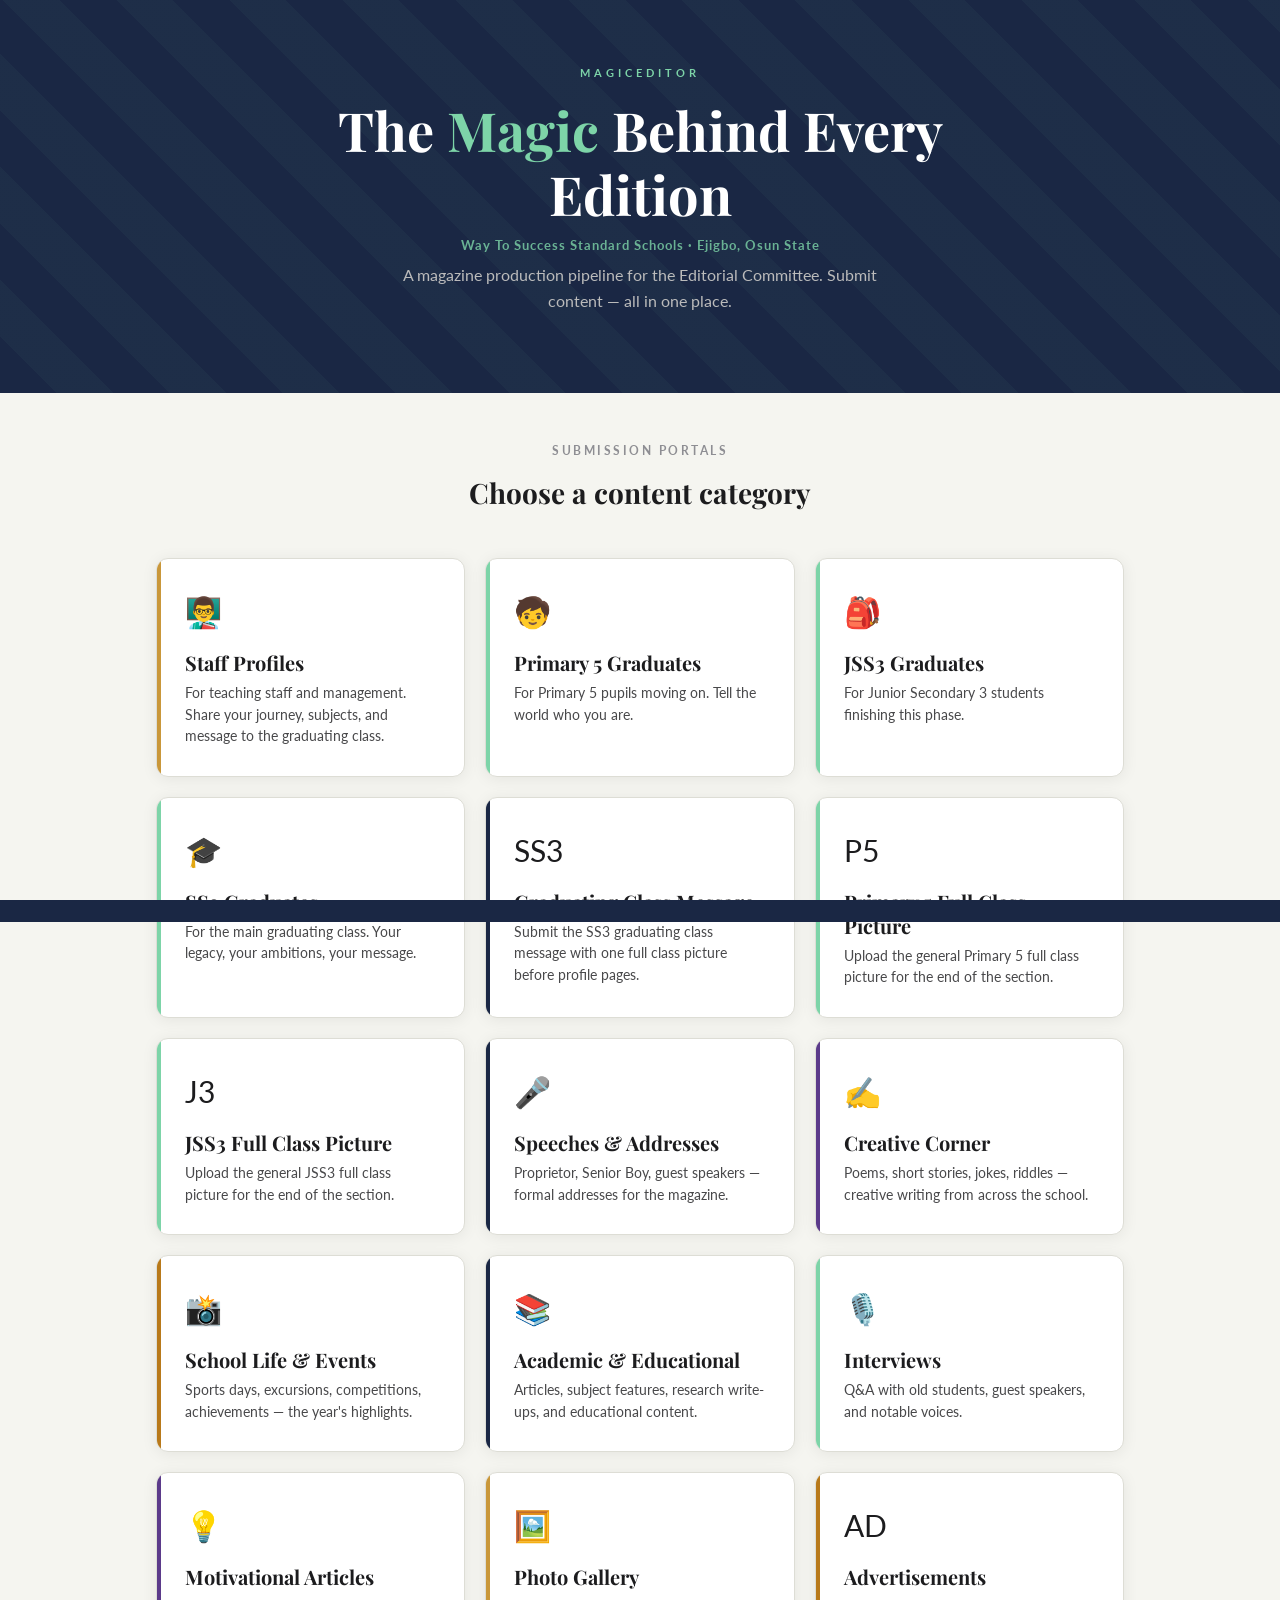
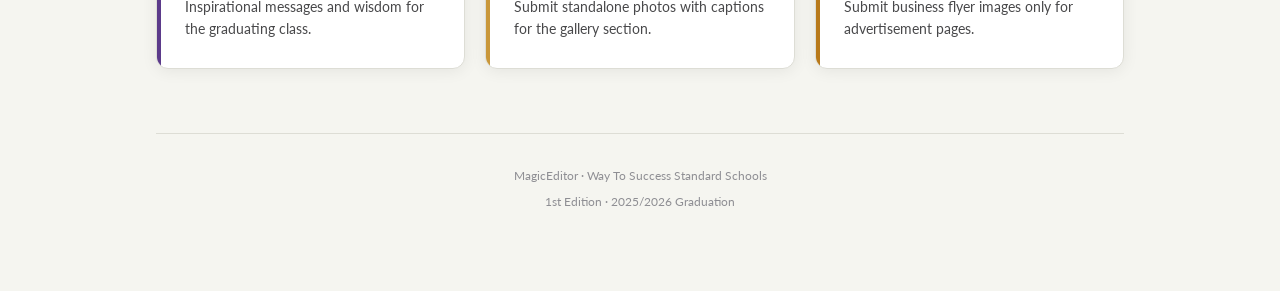
==== index.html @ 41bf74a6 "Fix bulk photo uploads" ====
﻿<!DOCTYPE html>
<html lang="en">
<head>
<meta charset="UTF-8"/>
<meta name="viewport" content="width=device-width, initial-scale=1.0, minimum-scale=1.0, viewport-fit=cover"/>
<title>MagicEditor v2.0 | Way To Success Standard Schools</title>
<link href="https://fonts.googleapis.com/css2?family=Playfair+Display:wght@400;600;700&family=Lato:wght@300;400;700&family=Crimson+Text:ital,wght@0,400;0,600;1,400&display=swap" rel="stylesheet"/>
<script src="https://cdnjs.cloudflare.com/ajax/libs/jszip/3.10.1/jszip.min.js"></script>
<script src="https://cdn.jsdelivr.net/npm/@supabase/supabase-js@2"></script>
<link rel="stylesheet" href="style.css">
<style>
  /* Failsafe: auto-show force-open button after 5s via CSS animation */
  @keyframes showForceBtn { from { opacity:0; pointer-events:none; } to { opacity:1; pointer-events:auto; } }
  #bootForceOpen { animation: showForceBtn 0.3s ease 5s forwards; display:block !important; opacity:0; pointer-events:none; }
  /* Failsafe: auto-fade overlay after 12s even if JS fully fails */
  @keyframes fadeOverlay { from { opacity:1; visibility:visible; } to { opacity:0; visibility:hidden; } }
  #bootLoadingOverlay { animation: fadeOverlay 0.6s ease 12s forwards; }
</style>
<style id="ai-custom-css"></style>
<style id="mobile-touch-fix">
  /* Mobile touch fix: ensure all interactive elements register taps */
  button, .form-card, .admin-tab, .editor-tab, .pin-key, .ls-tab,
  [onclick], a, select, input, textarea, label {
    cursor: pointer;
    -webkit-tap-highlight-color: rgba(0,0,0,0.08);
    touch-action: manipulation;
  }
  /* Force boot overlay fully gone after 10s on all devices */
  @keyframes forceHide {
    0%   { opacity: 1; visibility: visible; pointer-events: auto; }
    99%  { opacity: 0; visibility: visible; pointer-events: none; }
    100% { opacity: 0; visibility: hidden;  pointer-events: none; display: none; }
  }
  #bootLoadingOverlay {
    animation: forceHide 0.5s ease 10s forwards !important;
  }
  /* Prevent invisible overlay blocking touch after fade */
  #bootLoadingOverlay[style*="display: none"],
  #bootLoadingOverlay[style*="display:none"],
  #bootLoadingOverlay[style*="visibility: hidden"] {
    pointer-events: none !important;
    display: none !important;
  }
</style>

<style id="layout-studio-css">
.section-row {
  display: flex;
  align-items: center;
  padding: 12px 16px;
  background: #fff;
  border: 1px solid #e0e0d8;
  border-radius: 8px;
  margin-bottom: 8px;
  cursor: grab;
  transition: transform 0.2s, box-shadow 0.2s, border-color 0.2s;
  user-select: none;
}
.section-row:active {
  cursor: grabbing;
}
.section-row.drag-over {
  border-top: 3px solid #7dd4a8;
  transform: translateY(2px);
  box-shadow: 0 4px 12px rgba(0,0,0,0.1);
}
.section-handle {
  color: #bbb;
  font-size: 18px;
  margin-right: 12px;
  cursor: grab;
}
.section-row-num {
  font-weight: 700;
  color: #1a2744;
  margin-right: 16px;
  width: 20px;
  text-align: center;
}
.section-row-info {
  flex: 1;
}
.section-row-name {
  font-weight: 700;
  color: #1c1c1e;
  font-size: 14px;
}
.section-row-meta {
  font-size: 12px;
  color: #6e6e73;
  margin-top: 2px;
}
.section-row-controls {
  display: flex;
  align-items: center;
  gap: 8px;
}
.section-toggle {
  padding: 4px 8px;
  font-size: 11px;
  border-radius: 4px;
  border: 1px solid #ccc;
  background: #f0f0f0;
  cursor: pointer;
}
.section-toggle.on {
  background: #e6f7ec;
  color: #2e8b57;
  border-color: #2e8b57;
}
.section-layout-select {
  padding: 4px;
  font-size: 12px;
  border-radius: 4px;
  border: 1px solid #ccc;
}
.section-rename-btn {
  padding: 4px 8px;
  font-size: 11px;
  border-radius: 4px;
  border: 1px solid #ccc;
  background: #fff;
  cursor: pointer;
}
</style>

</head>
<body>

<!-- GLOBAL BOOT LOADING OVERLAY -->
<div id="bootLoadingOverlay" style="position:fixed;top:0;left:0;right:0;bottom:0;background:#1a2744;z-index:9999;display:flex;flex-direction:column;align-items:center;justify-content:center;color:#fff;transition:opacity .5s ease,visibility .5s;">
  <div style="width:48px;height:48px;border:4px solid rgba(255,255,255,.1);border-top-color:#7dd4a8;border-radius:50%;animation:spin 1s linear infinite;margin-bottom:20px;"></div>
  <div style="font-family:'Playfair Display',serif;font-size:24px;margin-bottom:8px;">MagicEditor</div>
  <div id="bootLoadingStatus" style="font-family:'Lato',sans-serif;font-size:14px;color:rgba(255,255,255,.7);margin-bottom:20px;">Connecting to Cloud...</div>
  <button id="bootForceOpen" onclick="removeBootOverlay()" style="display:none;background:rgba(255,255,255,.1);border:1px solid rgba(255,255,255,.3);color:#fff;padding:8px 24px;border-radius:20px;font-size:12px;cursor:pointer;font-family:'Lato',sans-serif;">Force Open Dashboard</button>
</div>

<!-- LANDING PAGE — Admin buttons HIDDEN. Access via ?admin or ?editor in URL, or type "admin"/"editor" on keyboard -->
<div id="viewLanding" class="view active">
  <div class="land-hero">
    <div class="land-hero-inner">
      <span class="land-logo">MagicEditor</span>
      <h1>The <span class="me-magic">Magic</span> Behind Every Edition</h1>
      <div class="land-hero-school">Way To Success Standard Schools · Ejigbo, Osun State</div>
      <p>A magazine production pipeline for the Editorial Committee. Submit content — all in one place.</p>
    </div>
  </div>
  <div class="land-body">
    <div class="land-section-title">Submission Portals</div>
    <h2 class="land-section-h" id="landingHeading">Choose a content category</h2>
    <div class="form-grid" id="formGrid"></div>
    <div class="land-footer" onclick="handleFooterClick()">
      <p>MagicEditor · Way To Success Standard Schools</p>
      <p style="margin-top:6px;">1st Edition · 2025/2026 Graduation</p>
    </div>
  </div>
</div>

<!-- FORM VIEW -->
<div id="viewForm" class="view">
  <div class="form-hero">
    <button class="form-hero-back" id="formBackBtn" onclick="goLanding()">← Back</button>
    <div class="form-hero-inner">
      <span class="form-hero-tag" id="formTag">—</span>
      <h1 id="formTitle">—</h1>
      <p id="formSubtitle">—</p>
    </div>
  </div>
  <div id="formContainer" class="form-body"></div>
  <div id="successWrap" class="success-wrap" style="display:none;">
    <div id="successUploading" style="display:none;text-align:center;">
      <div style="font-size:56px;margin-bottom:1rem;">⏳</div>
      <h2 style="color:var(--school-navy);">Saving your submission…</h2>
      <p style="margin-bottom:1rem;">Please wait while we upload your content to the cloud.</p>
      <div style="width:100%;max-width:280px;height:6px;background:#e0e0d8;border-radius:3px;margin:0 auto;overflow:hidden;">
        <div id="uploadProgressBar" style="height:100%;background:var(--school-mint3);width:0%;border-radius:3px;transition:width .4s;"></div>
      </div>
      <p id="uploadProgressText" style="font-size:12px;color:var(--ink3);margin-top:8px;">Connecting to cloud…</p>
    </div>
    <div id="successDone" style="display:none;">
      <div class="success-icon">🎉</div>
      <h2>Submission Received!</h2>
      <p>Thank you. Your submission has been sent to the Editor-in-Chief for review.</p>
      <p style="font-size:12px;color:var(--school-mint3);font-weight:700;margin-bottom:1.5rem;">✓ Saved to cloud — visible to editors on all devices</p>
      <button id="successHomeBtn" onclick="goLanding()">Back to Home</button>
    </div>
  </div>
</div>

<!-- PRODUCTION DASHBOARD -->
<div id="viewAdmin" class="view">
  <div class="admin-layout">
    <aside class="admin-sidebar">
      <div class="admin-topbar">
        <div class="admin-topbar-left"><div><span class="admin-logo">MagicEditor</span><h1>Production Dashboard</h1></div></div>
      </div>
      <div class="admin-tabs">
        <button class="admin-tab active" onclick="setCategory('all')" id="tab-all">All <span class="tab-count" id="count-all">0</span></button>
        <button class="admin-tab" onclick="setCategory('teachers')" id="tab-teachers">Staff <span class="tab-count" id="count-teachers">0</span></button>
        <button class="admin-tab" onclick="setCategory('primary5')" id="tab-primary5">Primary 5 <span class="tab-count" id="count-primary5">0</span></button>
        <button class="admin-tab" onclick="setCategory('jss3')" id="tab-jss3">JSS3 <span class="tab-count" id="count-jss3">0</span></button>
        <button class="admin-tab" onclick="setCategory('ss3')" id="tab-ss3">SS3 <span class="tab-count" id="count-ss3">0</span></button>
        <button class="admin-tab" onclick="setCategory('speeches')" id="tab-speeches">Speeches <span class="tab-count" id="count-speeches">0</span></button>
        <button class="admin-tab" onclick="setCategory('creative')" id="tab-creative">Creative <span class="tab-count" id="count-creative">0</span></button>
        <button class="admin-tab" onclick="setCategory('events')" id="tab-events">Events <span class="tab-count" id="count-events">0</span></button>
        <button class="admin-tab" onclick="setCategory('academic')" id="tab-academic">Academic <span class="tab-count" id="count-academic">0</span></button>
        <button class="admin-tab" onclick="setCategory('interviews')" id="tab-interviews">Interviews <span class="tab-count" id="count-interviews">0</span></button>
        <button class="admin-tab" onclick="setCategory('motivational')" id="tab-motivational">Motivation <span class="tab-count" id="count-motivational">0</span></button>
        <button class="admin-tab" onclick="setCategory('gallery')" id="tab-gallery">Gallery <span class="tab-count" id="count-gallery">0</span></button>
        <button class="admin-tab" onclick="setCategory('editorial')" id="tab-editorial" style="color:var(--gold);font-style:italic;">✎ Editorial <span class="tab-count" id="count-editorial">0</span></button>
        <button class="admin-tab" onclick="openWorkspace()" id="tab-layout" style="color:var(--ws-accent);font-weight:700;">🛠 Open Workspace</button>
        <button class="admin-tab" onclick="openShareLinks()" id="tab-sharelinks">🔗 Share Links</button>
        <button class="admin-tab" onclick="openSettings()" id="tab-settings">⚙ Settings</button>
      </div>
      <div class="admin-topbar-right">
        <button class="admin-exit" onclick="adminRefresh()">↻ Refresh from Cloud</button>
        <button class="admin-exit" onclick="goLanding()">← Back to Home</button>
      </div>
    </aside>
    <main class="admin-main">
      <div style="background:var(--school-navy);color:#fff;padding:14px 20px;text-align:center;font-family:'Lato',sans-serif;border-bottom:4px solid var(--school-mint3);">
        <div style="font-size:11px;letter-spacing:3px;color:var(--school-mint);font-weight:700;margin-bottom:4px;">CURRENTLY VIEWING</div>
        <div style="font-size:22px;font-weight:700;letter-spacing:1px;">⚙ PRODUCTION ADMIN</div>
        <div style="font-size:12px;color:#bbb;margin-top:3px;">Content intake · Structuring · Routing · Layout Studio</div>
      </div>
      <div class="admin-body">
    <!-- Submissions -->
    <div id="adminModeSubs">
      <div class="stats-row">
        <div class="stat-card"><div class="stat-num" id="statTotal">0</div><div class="stat-lbl">Total Submissions</div><div class="stat-sub">Across all categories</div></div>
        <div class="stat-card"><div class="stat-num pending" id="statPending">0</div><div class="stat-lbl">Pending Review</div><div class="stat-sub">Awaiting Editor-in-Chief</div></div>
        <div class="stat-card"><div class="stat-num approved" id="statApproved">0</div><div class="stat-lbl">Approved</div><div class="stat-sub">Ready for layout</div></div>
        <div class="stat-card"><div class="stat-num" id="statFinalized">0</div><div class="stat-lbl">Finalized</div><div class="stat-sub">Locked &amp; exported</div></div>
      </div>
      <div class="action-row">
        <span class="action-row-label">Filter:</span>
        <select class="filter-select" id="filterStatus" onchange="renderAdmin()">
          <option value="all">All statuses</option>
          <option value="draft">Draft</option>
          <option value="pending">Pending Review</option>
          <option value="approved">Approved</option>
          <option value="rejected">Rejected</option>
          <option value="finalized">Finalized</option>
        </select>
        <span class="action-row-label" style="margin-left:auto;">Export:</span>
        <button class="btn btn-primary" onclick="exportCurrentCategory()">⬇ Category ZIP</button>
        <button class="btn btn-gold" onclick="exportMasterMagazine()">⬇ Master Magazine ZIP</button>
      </div>
      <div id="adminSubList" class="sub-list"></div>
    </div>

    <!-- Editorial -->
    <div id="adminModeEditorial" style="display:none;">
      <div class="editorial-compose">
        <h3>📜 Appreciation Section</h3>
        <p class="intro">Written by Production Admin. Acknowledgements, contributors, sponsors, and thanks.</p>
        <input type="text" id="apprTitle" placeholder="Section title (e.g., 'With Gratitude')"/>
        <textarea id="apprBody" placeholder="List of contributors, sponsors, special thanks..."></textarea>
        <div class="compose-actions">
          <button class="btn btn-primary" onclick="saveAppreciation()">Save Appreciation</button>
          <span id="apprStatus" style="font-size:12px;color:var(--ink3);align-self:center;"></span>
        </div>
      </div>
      <div class="editorial-compose" style="background:linear-gradient(135deg,#f4f0fd,#eae4fa);border-color:#c6a5f0;">
        <h3 style="color:#2d1b4e;">✎ Editorial Note (read-only here)</h3>
        <p class="intro" style="color:#4a2d7a;">Written by the Editor-in-Chief. Displayed here for reference.</p>
        <div id="edNotePreview" style="background:#fff;padding:14px;border-radius:7px;font-size:14px;color:var(--ink2);min-height:80px;white-space:pre-wrap;"></div>
      </div>
      <h2 style="margin-top:2rem;margin-bottom:1rem;font-size:18px;font-family:'Lato',sans-serif;">Editorial Entries</h2>
      <div id="editorialList" class="sub-list"></div>
    </div>

    <!-- Layout Studio -->
    <div id="adminModeLayout" style="display:none;">
      <div style="background:linear-gradient(135deg,var(--school-navy),var(--school-navy2));color:#fff;padding:1.25rem 1.5rem;display:flex;align-items:center;justify-content:space-between;flex-wrap:wrap;gap:10px;border-bottom:3px solid var(--school-mint3);">
        <div>
          <div style="font-size:10px;letter-spacing:2px;text-transform:uppercase;color:var(--school-mint);margin-bottom:3px;">Production Admin</div>
          <h2 style="font-size:18px;color:#fff;font-family:'Lato',sans-serif;">🗞 Layout Studio</h2>
        </div>
        <div style="display:flex;gap:10px;flex-wrap:wrap;">
          <button class="btn btn-mint" onclick="generateMagPreview()">▶ Generate Preview</button>
          <button class="btn btn-ai" onclick="lsTab('aiassist')">✦ AI Assistant</button>
          <button class="btn btn-gold" onclick="openPrintView()">🖨 Open Print View</button>
        </div>
      </div>
      <div class="ls-tabs">
        <button class="ls-tab active" onclick="lsTab('preview')" id="lstab-preview">📖 Preview</button>
        <button class="ls-tab" onclick="lsTab('sections')" id="lstab-sections">📋 Sections</button>
        <button class="ls-tab" onclick="lsTab('design')" id="lstab-design">🎨 Design</button>
        <button class="ls-tab" onclick="lsTab('toc')" id="lstab-toc">📑 Contents</button>
        <button class="ls-tab" onclick="lsTab('aiassist')" id="lstab-aiassist">✦ AI Chat</button>
      </div>
      <div class="ls-body">
        <!-- Preview -->
        <div id="lspanel-preview">
          <div class="mag-preview-toolbar">
            <h3 id="previewPageTitle">Page 1 of —</h3>
            <div class="page-nav">
              <button onclick="prevPage()" id="btnPrevPage" disabled>‹</button>
              <span class="page-nav-info" id="pageNavInfo">1 / —</span>
              <button onclick="nextPage()" id="btnNextPage">›</button>
            </div>
            <span style="font-size:11px;color:var(--ink3);margin-left:8px;">Live preview — updates as content is approved</span>
          </div>
          <div class="mag-canvas" id="magCanvas">
            <div style="text-align:center;color:var(--ink3);padding:4rem 1rem;">
              <div style="font-size:48px;margin-bottom:1rem;">🗞</div>
              <h3 style="font-family:'Lato',sans-serif;color:var(--ink2);margin-bottom:8px;">No preview yet</h3>
              <p style="font-size:14px;">Click <strong>Generate Preview</strong> above to build your magazine pages.</p>
            </div>
          </div>
        </div>
        <!-- Section Manager -->
        <div id="lspanel-sections" style="display:none;">
          <div style="background:var(--school-mint2);border:1px solid var(--school-mint3);border-radius:var(--radius);padding:14px 18px;margin-bottom:1.25rem;">
            <p style="font-size:13.5px;color:var(--school-navy);"><strong>Drag</strong> sections to reorder · <strong>Toggle</strong> to show/hide · <strong>Layout</strong> sets items per page · <strong>Rename</strong> to change print heading</p>
          </div>
          <div class="section-list" id="sectionList"></div>
          <button class="btn btn-primary" style="margin-top:1.25rem;" onclick="saveSectionOrder()">💾 Save Section Order</button>
        </div>
        <!-- Design Settings -->
        <div id="lspanel-design" style="display:none;">
          <div class="ls-settings-grid">
            <div class="ls-setting-card">
              <h4>📰 Magazine Identity</h4>
              <div class="ls-field"><label>Magazine Title</label><input type="text" id="ls-magTitle" placeholder="e.g., The Torch"/></div>
              <div class="ls-field"><label>School Name</label><input type="text" id="ls-schoolName" placeholder="Way To Success Standard Schools"/></div>
              <div class="ls-field"><label>Location</label><input type="text" id="ls-location" placeholder="Ejigbo, Osun State"/></div>
              <div class="ls-field"><label>Edition</label><input type="text" id="ls-edition" placeholder="1st Edition"/></div>
              <div class="ls-field"><label>Year</label><input type="text" id="ls-year" placeholder="2025/2026"/></div>
              <div class="ls-field"><label>Theme / Motto</label><input type="text" id="ls-theme" placeholder="e.g., Lighting the Path"/></div>
              <button class="ls-save-btn" onclick="saveLsSettings()">Save Identity</button>
            </div>
            <div class="ls-setting-card">
              <h4>🎨 Color Scheme</h4>
              <div class="ls-field"><label>Primary Color</label><input type="color" id="ls-color1" value="#1a2744"/></div>
              <div class="ls-field"><label>Accent Color</label><input type="color" id="ls-color2" value="#7dd4a8"/></div>
              <div class="ls-field"><label>Highlight Color</label><input type="color" id="ls-color3" value="#8b1a1a"/></div>
              <div class="ls-field"><label>Page Background</label><input type="color" id="ls-pageBg" value="#ffffff"/></div>
              <div class="ls-field"><label>Text Color</label><input type="color" id="ls-textColor" value="#1c1c1e"/></div>
              <button class="ls-save-btn" onclick="saveLsSettings()">Apply Colors</button>
            </div>
            <div class="ls-setting-card">
              <h4>🔤 Typography</h4>
              <div class="ls-field"><label>Heading Font</label>
                <select id="ls-headingFont">
                  <option value="'Playfair Display',serif">Playfair Display (Classic)</option>
                  <option value="Georgia,serif">Georgia (Traditional)</option>
                  <option value="'Times New Roman',serif">Times New Roman</option>
                  <option value="'Lato',sans-serif">Lato (Modern)</option>
                </select>
              </div>
              <div class="ls-field"><label>Body Font</label>
                <select id="ls-bodyFont">
                  <option value="'Crimson Text',serif">Crimson Text (Editorial)</option>
                  <option value="'Lato',sans-serif">Lato (Clean)</option>
                  <option value="Georgia,serif">Georgia</option>
                </select>
              </div>
              <div class="ls-field"><label>Body Font Size</label>
                <select id="ls-fontSize">
                  <option value="10px">10px (Compact)</option>
                  <option value="11px" selected>11px (Standard)</option>
                  <option value="12px">12px (Comfortable)</option>
                  <option value="13px">13px (Large)</option>
                </select>
              </div>
              <button class="ls-save-btn" onclick="saveLsSettings()">Apply Typography</button>
            </div>
            <div class="ls-setting-card">
              <h4>📐 Page Layout</h4>
              <div class="ls-field"><label>Page Size</label>
                <select id="ls-pageSize" onchange="updatePageSizeUI()">
                  <option value="a4">A4 (210 × 297mm)</option>
                  <option value="a5">A5 (148 × 210mm)</option>
                  <option value="letter">Letter (216 × 279mm)</option>
                  <option value="custom">Custom</option>
                </select>
              </div>
              <div class="ls-field" id="ls-customSizeRow" style="display:none;">
                <label>Custom (width × height px)</label>
                <div style="display:flex;gap:6px;">
                  <input type="number" id="ls-customW" placeholder="794" style="flex:1;"/>
                  <input type="number" id="ls-customH" placeholder="1123" style="flex:1;"/>
                </div>
              </div>
              <div class="ls-field"><label>Orientation</label>
                <select id="ls-orientation"><option value="portrait">Portrait</option><option value="landscape">Landscape</option></select>
              </div>
              <div class="ls-field"><label>Show Page Numbers</label>
                <select id="ls-pageNums"><option value="yes">Yes</option><option value="no">No</option></select>
              </div>
              <button class="ls-save-btn" onclick="saveLsSettings()">Apply Layout</button>
            </div>
            <div class="ls-setting-card">
              <h4>🤖 AI Configuration</h4>
              <div class="ls-field"><label>OpenRouter API Key</label><input type="password" id="ls-apiKey" placeholder="sk-or-v1-…"/></div>
              <div class="ls-field"><label>Layout AI Model</label>
                <select id="ls-layoutModel">
                  <option value="google/gemini-2.0-flash-001">Gemini 2.0 Flash ✓ (Fast/Cheap)</option>
                  <option value="google/gemini-2.0-flash-lite-001">Gemini 2.0 Flash Lite (Cheapest)</option>
                  <option value="google/gemini-2.0-pro-exp-02-05">Gemini 2.0 Pro (Best Quality)</option>
                  <option value="anthropic/claude-3.5-sonnet">Claude 3.5 Sonnet (Premium)</option>
                  <option value="anthropic/claude-3-haiku">Claude 3 Haiku (Reliable)</option>
                  <option value="deepseek/deepseek-chat">DeepSeek V3 (Cheap/Smart)</option>
                  <option value="openai/gpt-4o-mini">GPT-4o Mini (Fast)</option>
                  <option value="meta-llama/llama-3.1-8b-instruct">Llama 3.1 8B (Free)</option>
                </select>
              </div>
              <div class="ls-field"><label>Proofread AI Model</label>
                <select id="ls-proofModel">
                  <option value="google/gemini-2.0-flash-001">Gemini 2.0 Flash ✓ (Fast/Cheap)</option>
                  <option value="google/gemini-2.0-flash-lite-001">Gemini 2.0 Flash Lite (Cheapest)</option>
                  <option value="google/gemini-2.0-pro-exp-02-05">Gemini 2.0 Pro (Best Quality)</option>
                  <option value="anthropic/claude-3.5-sonnet">Claude 3.5 Sonnet (Premium)</option>
                  <option value="anthropic/claude-3-haiku">Claude 3 Haiku (Reliable)</option>
                  <option value="deepseek/deepseek-chat">DeepSeek V3 (Cheap/Smart)</option>
                  <option value="openai/gpt-4o-mini">GPT-4o Mini (Fast)</option>
                  <option value="meta-llama/llama-3.1-8b-instruct">Llama 3.1 8B (Free)</option>
                </select>
              </div>
              <div class="ls-field"><label>Max Tokens (per AI call)</label>
                <select id="ls-maxTokens">
                  <option value="500">500 (Fastest/cheapest)</option>
                  <option value="1000" selected>1000 (Standard)</option>
                  <option value="2000">2000 (Detailed)</option>
                </select>
              </div>
              <button class="ls-save-btn" onclick="saveLsSettings()">Save AI Config</button>
            </div>
            <div class="ls-setting-card">
              <h4>🏷 Section &amp; Form Labels</h4>
              <p style="font-size:12px;color:var(--ink3);margin-bottom:10px;">Rename any section heading or form title. Changes reflect everywhere — TOC, preview, and landing page.</p>
              <div id="labelRenameList"></div>
              <button class="ls-save-btn" onclick="saveAllLabels()">Save All Labels</button>
            </div>
            <div class="ls-setting-card">
              <h4>⚙️ Automation Rules</h4>
              <div class="ls-field"><label>Staff per page</label>
                <select id="ls-teachersPerPage">
                  <option value="6">6 (large cards)</option>
                  <option value="9" selected>9 (medium 3×3 grid)</option>
                  <option value="12">12 (compact)</option>
                  <option value="15">15 (very compact)</option>
                  <option value="18">18 (dense)</option>
                  <option value="20">20 (dense)</option>
                  <option value="24">24 (press grid)</option>
                  <option value="30">30 (maximum)</option>
                </select>
              </div>
              <div class="ls-field"><label>Students per page</label>
                <select id="ls-studentsPerPage">
                  <option value="1">1 (full page)</option>
                  <option value="2" selected>2 (half page each)</option>
                  <option value="3">3 (thirds)</option>
                  <option value="4">4 (compact grid)</option>
                  <option value="6">6 (small grid)</option>
                  <option value="9">9 (medium grid)</option>
                  <option value="12">12 (compact)</option>
                  <option value="15">15 (very compact)</option>
                  <option value="18">18 (dense)</option>
                  <option value="20">20 (dense)</option>
                  <option value="24">24 (press grid)</option>
                  <option value="30">30 (maximum)</option>
                </select>
              </div>
              <div class="ls-field"><label>Speeches per page</label>
                <select id="ls-speechesPerPage">
                  <option value="1" selected>1 (full — recommended)</option>
                  <option value="2">2 (half each)</option>
                </select>
              </div>
              <div class="ls-field"><label>Gallery photos per page</label>
                <select id="ls-galleryPerPage">
                  <option value="2">2 (large)</option>
                  <option value="4" selected>4 (standard grid)</option>
                  <option value="6">6 (compact)</option>
                  <option value="9">9 (mosaic)</option>
                </select>
              </div>
              <div class="ls-field"><label>Creative items per page</label>
                <select id="ls-creativePerPage">
                  <option value="1">1 (full)</option>
                  <option value="2" selected>2 (two items)</option>
                  <option value="3">3 (three items)</option>
                </select>
              </div>
              <div class="ls-field"><label>Auto-trim long text</label>
                <select id="ls-autoTrim">
                  <option value="yes" selected>Yes (AI adds "…continued")</option>
                  <option value="no">No (may overflow)</option>
                </select>
              </div>
              <button class="ls-save-btn" onclick="saveLsSettings()">Save Automation Rules</button>
            </div>
          </div>
        </div>
        <!-- TOC -->
        <div id="lspanel-toc" style="display:none;">
          <div style="background:#fff;border:1px solid var(--border);border-radius:var(--radius);padding:1.5rem;box-shadow:var(--shadow);">
            <h3 style="margin-bottom:4px;font-family:'Lato',sans-serif;">Auto-Generated Table of Contents</h3>
            <p style="font-size:13px;color:var(--ink3);margin-bottom:1.5rem;">Updates when you click Generate Preview. Page numbers are calculated from your section order and layout settings.</p>
            <div id="tocPreview"></div>
          </div>
        </div>
        <!-- AI Assistant -->
        <div id="lspanel-aiassist" style="display:none;">
          <div class="ls-ai-panel">
            <h4>✦ AI Layout Designer — Conversational</h4>
            <p style="font-size:12.5px;color:var(--school-navy);margin-bottom:12px;">Chat with the AI about your magazine design. Ask about layout, colours, typography, headers, styles — the AI can suggest changes and you can review before applying. Use <strong>Gemini 2.0 Flash</strong> for best speed/cost balance.</p>

            <!-- Chat history -->
            <div id="aiChatHistory" style="max-height:420px;overflow-y:auto;margin-bottom:14px;background:#fff;border:1px solid var(--border);border-radius:10px;padding:12px;"></div>

            <!-- Input area -->
            <textarea id="aiAssistQuery" style="width:100%;padding:12px;border:2px solid var(--school-mint3);border-radius:10px;font-size:14px;font-family:'Lato',sans-serif;min-height:80px;resize:vertical;margin-bottom:10px;background:#fff;display:block;" placeholder="Ask the AI about layout, colours, bold headers, styles, etc..."></textarea>
            <div style="display:flex;gap:10px;flex-wrap:wrap;align-items:center;">
              <button class="btn btn-ai" onclick="runLayoutAI()">✦ Send Message</button>
              <button class="btn btn-primary" id="btnApplyLayout" onclick="applyLayoutSuggestions()" style="display:none;background:var(--school-mint3);color:#fff;border:none;">⚡ Apply Suggestions</button>
              <button class="btn" onclick="clearAIChat()" style="font-size:12px;">Clear Chat</button>
            </div>

            <!-- Pending suggestion review box -->
            <div id="aiReviewBox" style="display:none;margin-top:14px;background:linear-gradient(135deg,#fdf8ee,#faf4e4);border:2px solid #e8d090;border-radius:10px;padding:14px 16px;">
              <div style="font-size:12px;font-weight:700;color:#4a3408;margin-bottom:8px;">📋 AI Suggestion Ready for Review</div>
              <div id="aiReviewText" style="font-size:13px;color:#4a3408;margin-bottom:12px;max-height:200px;overflow-y:auto;"></div>
              <div style="display:flex;gap:10px;">
                <button class="btn btn-primary" onclick="approveAISuggestion()" style="background:var(--green);color:#fff;border:none;">✓ Apply This</button>
                <button class="btn" onclick="rejectAISuggestion()" style="color:var(--red);border-color:var(--red2);">✗ Reject</button>
              </div>
            </div>

            <div class="ls-ai-result" id="aiAssistResult"></div>
            <div id="aiApplyLog" style="display:none;margin-top:12px;background:#f0fdf6;border:1px solid var(--school-mint2);border-radius:9px;padding:12px 14px;font-size:13px;color:var(--green);"></div>
          </div>
          <div class="ls-ai-panel" style="margin-top:1.25rem;">
            <h4>📊 Content Summary</h4>
            <div id="aiContentSummary" style="font-size:13px;color:var(--ink2);background:#fff;padding:12px;border-radius:8px;border:1px solid var(--school-mint2);white-space:pre-line;"></div>
          </div>
        </div>
      </div>
    </div>

    <!-- Share Links -->
    <div id="adminModeShareLinks" style="display:none;">
      <div class="editor-intro"><h2>🔗 Share Links</h2><p>Copy and send to each group via WhatsApp or email. Each link opens that category's form directly.</p></div>
      <div id="shareLinksContainer"></div>
    </div>

    <!-- Settings -->
    <div id="adminModeSettings" style="display:none;">
      <div class="settings-section">
        <div style="display:flex;justify-content:space-between;align-items:center;margin-bottom:8px;">
          <h3 style="margin:0;">🛠️ Customize Forms</h3>
          <button class="btn btn-primary" style="padding:4px 12px;font-size:12px;" onclick="openCreateFormModal()">+ Create New Form</button>
        </div>
        <p class="desc">Hide/show fields, toggle required status, reorder, or add custom fields per form.</p>
        <div class="cust-cat-picker">
          <label>Edit form:</label>
          <select id="custCatPicker" onchange="renderFieldCustomizer()">
            <option value="">— Select a category —</option>
            <option value="teachers">👨‍🏫 Staff Profiles</option>
            <option value="primary5">🧒 Primary 5 Graduates</option>
            <option value="primary5_class_photo">P5 Primary 5 Full Class Picture</option>
            <option value="jss3">🎒 JSS3 Graduates</option>
            <option value="jss3_class_photo">J3 JSS3 Full Class Picture</option>
            <option value="ss3_class_message">SS3 Graduating Class Message</option>
            <option value="ss3">🎓 SS3 Graduates</option>
            <option value="speeches">🎤 Speeches &amp; Addresses</option>
            <option value="creative">✍️ Creative Corner</option>
            <option value="events">📸 School Life &amp; Events</option>
            <option value="academic">📚 Academic &amp; Educational</option>
            <option value="interviews">🎙️ Interviews</option>
            <option value="motivational">💡 Motivational Articles</option>
            <option value="gallery">🖼️ Photo Gallery</option>
            <option value="advertisements">AD Advertisements</option>
          </select>
        </div>
        <div id="custFieldsList"></div>
        <div id="custActions" class="cust-actions-row" style="display:none;">
          <button class="btn btn-primary" onclick="openCustomFieldModal()">+ Add Custom Field</button>
          <button class="btn" onclick="resetCategoryToDefaults()" style="color:var(--amber);border-color:var(--amber2);">↺ Reset to defaults</button>
        </div>
      </div>
      <div class="settings-section">
        <h3>Change PINs</h3>
        <p class="desc">Set new 4-digit PINs. Current defaults: Admin 1234 / Editor 5678.</p>
        <div class="settings-row"><label>Production Admin PIN:</label><input type="text" id="setAdminPin" maxlength="4" pattern="[0-9]*" inputmode="numeric" placeholder="4 digits"/></div>
        <div class="settings-row"><label>Editor-in-Chief PIN:</label><input type="text" id="setEditorPin" maxlength="4" pattern="[0-9]*" inputmode="numeric" placeholder="4 digits"/></div>
        <button class="btn btn-primary" onclick="savePins()">Save PINs</button>
        <span id="pinSaveStatus" style="font-size:12px;color:var(--ink3);margin-left:10px;"></span>
      </div>
      <div class="settings-section">
        <h3>🤖 AI API Key</h3>
        <p class="desc">Required for the AI Design Assistant and AI Proofreader in the workspace. Get a free key from <a href="https://openrouter.ai/keys" target="_blank" style="color:var(--school-mint3);font-weight:700;">openrouter.ai/keys</a></p>
        <div class="settings-row"><label>OpenRouter API Key:</label><input type="password" id="settingsApiKey" placeholder="sk-or-v1-…" style="flex:1;max-width:400px;"/></div>
        <button class="btn btn-primary" onclick="saveApiKeyFromSettings()">Save API Key</button>
        <span id="apiKeySaveStatus" style="font-size:12px;color:var(--ink3);margin-left:10px;"></span>
      </div>
      <div class="settings-section">
        <h3>System Diagnostics</h3>
        <p class="desc">Current state of the system.</p>
        <div class="settings-diag" id="diagOutput">Loading...</div>
        <button class="btn" onclick="refreshDiag()" style="margin-top:10px;">Refresh diagnostics</button>
      </div>
      <div class="settings-section">
        <h3 style="color:var(--red);">⚠️ Reset Zone</h3>
        <p class="desc">Reset PINs to defaults (1234/5678) or clear ALL submissions.</p>
        <button class="btn" onclick="resetPinsToDefault()">Reset PINs to defaults</button>
        <button class="btn btn-danger" onclick="wipeAllData()" style="margin-left:10px;">Wipe all submissions</button>
      </div>
      <div class="settings-section">
        <h3>🗑️ Purge Local Cache</h3>
        <p class="desc">Clear stale localStorage data from old database connections. Cloud data remains safe.</p>
        <button class="btn btn-danger" onclick="purgeLocalCache()" style="background:#d4380d;">Purge Local Cache</button>
        <span id="purgeStatus" style="font-size:12px;color:var(--ink3);margin-left:10px;"></span>
      </div>
      </div>
    </div> <!-- Added missing closing div for admin-body -->
    </main>
  </div>
</div>

<!-- EDITOR-IN-CHIEF VIEW -->
<div id="viewEditor" class="view">
  <div class="admin-layout">
    <aside class="admin-sidebar" style="background:#fcfaff;border-right:1px solid #e9e0f5;">
      <div class="admin-topbar" style="background:#2d1b4e;">
        <div class="admin-topbar-left"><div><span class="admin-logo" style="color:#c6a5f0;">MagicEditor</span><h1 style="color:#fff;">Editor-in-Chief</h1></div></div>
      </div>
      <div class="admin-tabs" style="padding-top:1.5rem; gap:8px;">
        <button class="editor-tab active" onclick="setEditorCategory('pending')" id="etab-pending">Pending Review <span class="tab-count" id="ecount-pending">0</span></button>
        <button class="editor-tab" onclick="setEditorCategory('approved')" id="etab-approved">Approved <span class="tab-count" id="ecount-approved">0</span></button>
        <button class="editor-tab" onclick="setEditorCategory('rejected')" id="etab-rejected">Rejected <span class="tab-count" id="ecount-rejected">0</span></button>
        <button class="editor-tab" onclick="setEditorCategory('all')" id="etab-all" style="margin-bottom:1rem;">All <span class="tab-count" id="ecount-all">0</span></button>
        <button class="editor-tab" onclick="setEditorCategory('editorial')" id="etab-editorial" style="color:#a683d6;font-style:italic;">✎ My Editorial Note</button>
      </div>
      <div class="admin-topbar-right">
        <button class="admin-exit" onclick="editorRefresh()">↻ Refresh Data</button>
        <button class="admin-exit" onclick="goLanding()">← Back to Home</button>
      </div>
    </aside>
    <main class="admin-main" style="background:#f7f3ff;">
      <div style="background:#2d1b4e;color:#fff;padding:14px 20px;text-align:center;font-family:'Lato',sans-serif;border-bottom:4px solid #c6a5f0;">
        <div style="font-size:11px;letter-spacing:3px;color:#c6a5f0;font-weight:700;margin-bottom:4px;">CURRENTLY VIEWING</div>
        <div style="font-size:22px;font-weight:700;letter-spacing:1px;">✎ EDITOR-IN-CHIEF</div>
        <div style="font-size:12px;color:rgba(255,255,255,.6);margin-top:3px;">Review · Approve · Reject · AI Proofread · Editorial Note</div>
      </div>
      <div class="admin-body" style="max-width:960px;margin:0 auto;padding-top:2rem;">
        <!-- Welcome Banner -->
        <div id="editorWelcomeBanner" style="background:#eaf8f0;border:1px solid #c8f0dc;border-radius:12px;padding:20px 24px;margin-bottom:2rem;">
          <h2 style="color:#1e6b45;font-family:'Lato',sans-serif;font-size:20px;margin-bottom:8px;">Welcome, Editor-in-Chief</h2>
          <p style="color:#1e6b45;font-size:14px;line-height:1.6;">Review submissions sent by Production. Use ✦ AI Proofread to check grammar before approving. Your decisions shape the maiden edition of Way To Success Standard Schools.</p>
        </div>
        <!-- List Mode -->
        <div id="editorModeList">
          <div id="editorSubList" class="sub-list"></div>
        </div>
        
        <!-- Editorial Note Mode -->
        <div id="editorModeNote" style="display:none;">
          <div class="editorial-compose" style="background:linear-gradient(135deg,#f4f0fd,#eae4fa);border-color:#c6a5f0;padding:2rem;">
            <h3 style="color:#2d1b4e;font-size:20px;margin-bottom:8px;">✎ Write Editorial Note</h3>
            <p class="intro" style="color:#4a2d7a;margin-bottom:1.5rem;">This note will appear on the first few pages of the magazine. Proofread carefully.</p>
            <div class="field">
              <label style="color:#2d1b4e;">Note Title</label>
              <input type="text" id="edNoteTitle" placeholder="e.g., A Word from the Editor" style="border-color:#c6a5f0;"/>
            </div>
            <div class="field">
              <label style="color:#2d1b4e;">Main Content</label>
              <textarea id="edNoteBody" placeholder="Write your message to the students and parents..." style="border-color:#c6a5f0;min-height:300px;"></textarea>
            </div>
            <!-- Photo Upload for Editorial Note -->
            <div class="field" style="background:#f0ebfa;border:1.5px dashed #c6a5f0;border-radius:10px;padding:14px 16px;">
              <label style="color:#2d1b4e;font-weight:700;display:block;margin-bottom:8px;">📸 Editor Photo (optional)</label>
              <p style="font-size:12px;color:#6b4da0;margin-bottom:10px;">Add a photo to accompany the editorial note — shown on the editorial page in the magazine.</p>
              <input type="file" id="edNotePhotoInput" accept="image/*" capture="environment" style="display:none;" onchange="edNotePickPhoto(event)"/>
              <div style="display:flex;gap:10px;align-items:center;flex-wrap:wrap;">
                <button class="btn btn-primary" style="background:#2d1b4e;border-color:#2d1b4e;padding:8px 16px;font-size:13px;" onclick="document.getElementById('edNotePhotoInput').click()">📷 Choose / Take Photo</button>
                <button class="btn" onclick="edNoteRemovePhoto()" style="color:#8b1a1a;border-color:#d4a0a0;font-size:13px;padding:8px 14px;">✕ Remove</button>
                <span id="edNoteImgLabel" style="font-size:12px;color:#6b4da0;">No photo selected</span>
              </div>
              <img id="edNoteImgPreview" src="" alt="Editorial photo preview" style="display:none;margin-top:12px;max-width:200px;max-height:200px;object-fit:cover;border-radius:8px;border:2px solid #c6a5f0;"/>
            </div>
            <div class="compose-actions">
              <button class="btn btn-primary" style="background:#2d1b4e;border-color:#2d1b4e;padding:12px 24px;" onclick="saveEditorialNote()">💾 Save &amp; Sync to Cloud</button>
              <button class="btn btn-ai" onclick="proofreadText('edNoteBody')" style="padding:12px 24px;">✦ AI Proofread Content</button>
              <span id="edNoteStatus" style="font-size:12px;color:#4a2d7a;font-weight:700;align-self:center;margin-left:10px;"></span>
            </div>
            <div id="proofread-edNoteBody" class="proofread-panel" style="display:none;margin-top:1.5rem;background:#fff;border:1px solid #c6a5f0;"></div>
          </div>
        </div>
      </div>
    </main>
  </div>
</div>

<!-- WORKSPACE — VS Code-style Design Studio -->
<div id="viewWorkspace" class="view">
  <div class="ws-layout" id="wsLayout">
    <!-- Topbar -->
    <div class="ws-topbar">
      <span class="ws-topbar-logo">MagicEditor</span>
      <span class="ws-topbar-title" id="wsProjectTitle">Design Workspace</span>
      <div class="ws-topbar-controls">
        <span class="ws-topbar-save" id="wsSaveIndicator">● Saved</span>
        <div class="ws-topbar-divider"></div>
        <button class="ws-topbar-btn mobile-toggle" onclick="document.querySelector('.ws-sidebar').classList.toggle('open')" style="display:none;" title="Menu">☰ Menu</button>
        <button class="ws-topbar-btn mobile-toggle" onclick="document.querySelector('.ws-ai').classList.toggle('open')" style="display:none;" title="AI">✦ AI</button>
        <button class="ws-topbar-btn" onclick="wsUndo()" title="Undo">↶ Undo</button>
        <button class="ws-topbar-btn" onclick="wsRedo()" title="Redo">↷ Redo</button>
        <div class="ws-topbar-divider"></div>
        <button class="ws-topbar-btn" onclick="wsToggleGuides()" id="wsGuidesBtn">☐ Guides</button>
        <button class="ws-topbar-btn" onclick="wsToggleSpread()" id="wsSpreadBtn">⊞ Spread</button>
        <div class="ws-topbar-divider"></div>
        <button class="ws-topbar-btn accent" onclick="wsGeneratePreview()">▶ Generate</button>
        <button class="ws-topbar-btn danger" onclick="closeWorkspace()">✕ Close</button>
      </div>
    </div>

    <!-- Left Sidebar -->
    <aside class="ws-sidebar">
      <!-- Pages Panel -->
      <div class="ws-panel" id="wsPanelPages">
        <div class="ws-panel-header" onclick="wsTogglePanel('wsPanelPages')">
          <span>📄 Pages</span><span class="ws-chevron">▼</span>
        </div>
        <div class="ws-panel-body" id="wsPageList"></div>
      </div>
      <!-- Production Builder Panel -->
      <div class="ws-panel" id="wsPanelProduction">
        <div class="ws-panel-header" onclick="wsTogglePanel('wsPanelProduction')">
          <span>Production</span><span class="ws-chevron">?</span>
        </div>
        <div class="ws-panel-body">
          <label class="ws-font-label">Page status</label>
          <select class="ws-font-select" id="wsPageStatus" onchange="wsSetPageStatus(this.value)">
            <option value="draft">Draft</option>
            <option value="needs-content">Needs content</option>
            <option value="needs-image">Needs image</option>
            <option value="text-overflow">Text overflow</option>
            <option value="needs-review">Needs review</option>
            <option value="approved">Approved</option>
            <option value="locked">Locked for print</option>
          </select>
          <label class="ws-font-label">Template</label>
          <select class="ws-font-select" id="wsPageTemplate" onchange="wsSetPageTemplate(this.value)">
            <option value="single">Single article</option>
            <option value="double">Two-column content</option>
            <option value="article-columns">Article columns</option>
            <option value="article-newspaper">Newspaper mix</option>
            <option value="article-feature">Feature story</option>
            <option value="article-photo-break">Picture break article</option>
            <option value="article-briefs">Two/three content briefs</option>
            <option value="article-ribbon">Segmented ribbon story</option>
            <option value="grid">Student grid</option>
            <option value="teacher-grid">Staff grid</option>
            <option value="gallery">Gallery</option>
            <option value="events">Event report</option>
            <option value="class-photo">Full class picture</option>
            <option value="class-message">Class message + picture</option>
            <option value="advertisements">Advertisement flyers</option>
          </select>
          <label class="ws-font-label">Section title</label>
          <input class="ws-font-select" id="wsPageTitleInput" type="text" oninput="wsSetPageTitle(this.value)" placeholder="Section title"/>
          <label class="ws-font-label">Name placement</label>
          <select class="ws-font-select" id="wsNamePlacement" onchange="wsSetNamePlacement(this.value)">
            <option value="side">Beside photo</option>
            <option value="under">Under photo</option>
            <option value="photo-under">Only under photo</option>
          </select>
          <div class="ws-profile-controls" id="wsProfileControls">
            <div class="ws-profile-title">Profile Cards</div>
            <label class="ws-font-label">Cards per page</label>
            <select class="ws-font-select" id="wsProfileCardsPerPage" onchange="wsSetProfileCardsPerPage(this.value)">
              <option value="1">1</option>
              <option value="2">2</option>
              <option value="3">3</option>
              <option value="4">4</option>
              <option value="5">5</option>
              <option value="6">6</option>
              <option value="7">7</option>
              <option value="8">8</option>
              <option value="9">9</option>
              <option value="10">10</option>
              <option value="12">12</option>
              <option value="15">15</option>
              <option value="18">18</option>
              <option value="20">20</option>
              <option value="24">24</option>
              <option value="30">30</option>
            </select>
            <label class="ws-font-label">Photo size</label>
            <select class="ws-font-select" id="wsProfilePhotoSize" onchange="wsSetProfileControl('photoSize',this.value)">
              <option value="small">Small</option>
              <option value="medium">Medium</option>
              <option value="large">Large</option>
            </select>
            <label class="ws-font-label">Photo shape</label>
            <select class="ws-font-select" id="wsProfilePhotoShape" onchange="wsSetProfileControl('photoShape',this.value)">
              <option value="square">Square</option>
              <option value="rounded">Rounded</option>
              <option value="circle">Circle</option>
            </select>
            <label class="ws-font-label">Name size</label>
            <select class="ws-font-select" id="wsProfileNameSize" onchange="wsSetProfileControl('nameSize',this.value)">
              <option value="small">Small</option>
              <option value="medium">Medium</option>
              <option value="large">Large</option>
            </select>
            <label class="ws-font-label">Card spacing</label>
            <select class="ws-font-select" id="wsProfileCardSpacing" onchange="wsSetProfileControl('cardSpacing',this.value)">
              <option value="compact">Compact</option>
              <option value="normal">Normal</option>
              <option value="roomy">Roomy</option>
            </select>
            <label class="ws-font-label">Card design</label>
            <select class="ws-font-select" id="wsProfileCardDesign" onchange="wsSetProfileControl('cardDesign',this.value)">
              <option value="classic">Classic side bar</option>
              <option value="frame">Photo frame</option>
              <option value="badge">Badge card</option>
              <option value="editorial">Editorial card</option>
              <option value="yearbook">Yearbook tile</option>
              <option value="portrait-split">Portrait split</option>
              <option value="ribbon">Ribbon label</option>
              <option value="minimal">Minimal line</option>
            </select>
            <label class="ws-font-label">Fields under name</label>
            <select class="ws-font-select" id="wsProfileFieldsMode" onchange="wsSetProfileControl('fieldsMode',this.value)">
              <option value="all">All fields</option>
              <option value="key">Key fields only</option>
              <option value="custom">Choose fields</option>
              <option value="name-only">Name only</option>
            </select>
            <div class="ws-field-picker" id="wsProfileFieldPicker"></div>
            <div class="ws-student-photo-bg" id="wsStudentPhotoBgWrap">
              <label class="ws-font-label">Student photo background</label>
              <input type="color" class="ws-color-swatch" id="wsStudentPhotoBg" value="#ffffff" onchange="wsSetProfileControl('photoBg',this.value)"/>
            </div>
            <label class="ws-font-label">Preset</label>
            <select class="ws-font-select" id="wsProfilePreset" onchange="wsApplyProfilePreset(this.value)">
              <option value="custom">Custom</option>
              <option value="student-balanced">Student balanced</option>
              <option value="student-photo">Student photo focus</option>
              <option value="student-yearbook">Student yearbook</option>
              <option value="staff-compact">Staff compact</option>
              <option value="staff-detailed">Staff detailed</option>
              <option value="staff-editorial-ribbon">Staff editorial ribbon</option>
            </select>
            <div class="ws-profile-actions">
              <button class="ws-prod-btn" onclick="wsApplyProfileToCategory()">Apply to Category</button>
              <button class="ws-prod-btn" onclick="wsResetProfilePage()">Reset Page</button>
            </div>
          </div>
          <div class="ws-prod-actions">
            <button class="ws-prod-btn" onclick="wsSetPageStatus('approved')">Approve Page</button>
            <button class="ws-prod-btn" onclick="wsTogglePageLock()" id="wsLockPageBtn">Lock Page</button>
          </div>
        </div>
      </div>
      <!-- Page Editing Panel -->
      <div class="ws-panel" id="wsPanelPageEditing">
        <div class="ws-panel-header" onclick="wsTogglePanel('wsPanelPageEditing')">
          <span>Page Editing</span><span class="ws-chevron">?</span>
        </div>
        <div class="ws-panel-body">
          <button class="ws-export-btn" id="wsHidePageBtn" onclick="wsTogglePageHidden()">
            <span class="ws-export-icon">?</span><span>Hide Page<span class="ws-export-desc">Exclude from final print/PDF</span></span>
          </button>
          <button class="ws-export-btn" onclick="wsDuplicateCurrentPage()">
            <span class="ws-export-icon">?</span><span>Duplicate Page<span class="ws-export-desc">Create an extra editable copy</span></span>
          </button>
          <button class="ws-export-btn" onclick="wsDeleteCurrentPageCopy()">
            <span class="ws-export-icon">?</span><span>Delete Copy<span class="ws-export-desc">Remove duplicated workspace page</span></span>
          </button>
          <div class="ws-prod-actions">
            <button class="ws-prod-btn" onclick="wsMoveSelectedItemToPage(-1)">Move to Previous</button>
            <button class="ws-prod-btn" onclick="wsMoveSelectedItemToPage(1)">Move to Next</button>
          </div>
          <div class="ws-prod-actions">
            <button class="ws-prod-btn" onclick="wsAddManualTextBox()">Add Text Box</button>
            <button class="ws-prod-btn" onclick="wsAddManualImageBox()">Add Image Box</button>
          </div>
          <div class="ws-prod-actions">
            <button class="ws-prod-btn" onclick="wsAddManualCaption()">Add Caption</button>
            <button class="ws-prod-btn" onclick="wsSplitLongTextToCopy()">Split Long Text</button>
          </div>
          <div id="wsPageEditList" class="ws-page-edit-list"></div>
        </div>
      </div>
      <!-- Image Production Panel -->
      <div class="ws-panel" id="wsPanelImageProduction">
        <div class="ws-panel-header" onclick="wsTogglePanel('wsPanelImageProduction')">
          <span>Image Production</span><span class="ws-chevron">?</span>
        </div>
        <div class="ws-panel-body">
          <div class="ws-profile-title">Page Images</div>
          <div class="ws-image-general">
            <div class="ws-profile-title">General Image Style</div>
            <label class="ws-font-label">General fit / crop</label>
            <select class="ws-font-select" id="wsGlobalImageFit" onchange="wsSetGlobalImageDefault('fit',this.value)">
              <option value="cover">Cover frame</option>
              <option value="contain">Contain full image</option>
              <option value="top">Top crop</option>
              <option value="center">Center crop</option>
            </select>
            <label class="ws-font-label">General zoom</label>
            <input class="ws-range" id="wsGlobalImageZoom" type="range" min="50" max="300" value="100" oninput="wsSetGlobalImageDefault('zoom',this.value/100)"/>
            <div class="ws-prod-actions">
              <button class="ws-prod-btn" onclick="wsApplyGlobalImageDefaults()">Apply General Style</button>
              <button class="ws-prod-btn" onclick="wsResetGlobalImageDefaults()">Reset General</button>
            </div>
          </div>
          <select class="ws-font-select" id="wsImageSelect" onchange="wsSelectImageForEdit(this.value)"></select>
          <div id="wsImageQuality" class="ws-image-quality">Select an image on this page.</div>
          <div class="ws-image-preview" id="wsImagePreview"></div>
          <label class="ws-font-label">Fit / crop</label>
          <select class="ws-font-select" id="wsImageFit" onchange="wsSetImageEdit('fit',this.value)">
            <option value="cover">Cover frame</option>
            <option value="contain">Contain full image</option>
            <option value="top">Top crop</option>
            <option value="center">Center crop</option>
          </select>
          <label class="ws-font-label">Zoom</label>
          <input class="ws-range" id="wsImageZoom" type="range" min="50" max="300" value="100" oninput="wsSetImageEdit('zoom',this.value/100)"/>
          <div class="ws-prod-actions">
            <button class="ws-prod-btn" onclick="wsNudgeImage(0,-5)">Up</button>
            <button class="ws-prod-btn" onclick="wsNudgeImage(0,5)">Down</button>
          </div>
          <div class="ws-prod-actions">
            <button class="ws-prod-btn" onclick="wsNudgeImage(-5,0)">Left</button>
            <button class="ws-prod-btn" onclick="wsNudgeImage(5,0)">Right</button>
          </div>
          <div class="ws-prod-actions">
            <button class="ws-prod-btn" onclick="wsRotateImage(-90)">Rotate Left</button>
            <button class="ws-prod-btn" onclick="wsRotateImage(90)">Rotate Right</button>
          </div>
          <input type="file" id="wsImageReplaceInput" accept=".jpg,.jpeg,.png,.webp" style="display:none;" onchange="wsReplaceSelectedImage(event)"/>
          <div class="ws-prod-actions">
            <button class="ws-prod-btn" onclick="document.getElementById('wsImageReplaceInput').click()">Replace</button>
            <button class="ws-prod-btn" onclick="wsResetImageEdit()">Reset</button>
          </div>
          <div class="ws-prod-actions">
            <button class="ws-prod-btn" onclick="wsApplyImageEdit('page')">Apply Page</button>
            <button class="ws-prod-btn" onclick="wsApplyImageEdit('category')">Apply Category</button>
          </div>
          <button class="ws-export-btn" onclick="wsApplyImageEdit('all')">
            <span class="ws-export-icon">?</span><span>Apply Image Style Globally<span class="ws-export-desc">Use current fit, zoom, and position for all page images</span></span>
          </button>
        </div>
      </div>
      <!-- Text Editing Panel -->
      <div class="ws-panel" id="wsPanelTextEditing">
        <div class="ws-panel-header" onclick="wsTogglePanel('wsPanelTextEditing')">
          <span>Text Editing</span><span class="ws-chevron">?</span>
        </div>
        <div class="ws-panel-body">
          <label class="ws-font-label">Text item</label>
          <select class="ws-font-select" id="wsTextEditSelect" onchange="wsUpdateTextStats()"></select>
          <div id="wsTextStats" class="ws-empty-mini">No editable text on this page.</div>
          <div class="ws-prod-actions">
            <button class="ws-prod-btn" onclick="wsShortenSelectedText()">Shorten</button>
            <button class="ws-prod-btn" onclick="wsExpandSelectedText()">Expand</button>
          </div>
          <div class="ws-prod-actions">
            <button class="ws-prod-btn" onclick="wsProofreadSelectedText()">Proofread</button>
            <button class="ws-prod-btn" onclick="wsRewriteSelectedText()">Rewrite</button>
          </div>
          <div class="ws-prod-actions">
            <button class="ws-prod-btn" onclick="wsMagazineStyleText()">Magazine Style</button>
            <button class="ws-prod-btn" onclick="wsSuggestHeadline()">Title Suggestion</button>
          </div>
          <button class="ws-export-btn" onclick="wsResetSelectedText()">
            <span class="ws-export-icon">?</span><span>Reset Text<span class="ws-export-desc">Restore original submission text</span></span>
          </button>
        </div>
      </div>
      <!-- Design Controls Panel -->
      <div class="ws-panel" id="wsPanelDesignControls">
        <div class="ws-panel-header" onclick="wsTogglePanel('wsPanelDesignControls')">
          <span>Design Controls</span><span class="ws-chevron">?</span>
        </div>
        <div class="ws-panel-body">
          <div id="wsColorPanel"></div>
          <label class="ws-font-label">Heading font</label>
          <select class="ws-font-select" id="wsHeadingFont" onchange="wsUpdateFont('headingFont',this.value)">
            <option value="'Playfair Display',serif">Playfair Display</option>
            <option value="Georgia,serif">Georgia</option>
            <option value="'Lato',sans-serif">Lato</option>
          </select>
          <label class="ws-font-label">Body font</label>
          <select class="ws-font-select" id="wsBodyFont" onchange="wsUpdateFont('bodyFont',this.value)">
            <option value="'Crimson Text',serif">Crimson Text</option>
            <option value="Georgia,serif">Georgia</option>
            <option value="'Lato',sans-serif">Lato</option>
          </select>
          <label class="ws-font-label">Body size</label>
          <select class="ws-font-select" id="wsFontSize" onchange="wsUpdateFont('fontSize',this.value)">
            <option value="10px">10px</option>
            <option value="11px">11px</option>
            <option value="12px">12px</option>
            <option value="13px">13px</option>
          </select>
        </div>
      </div>
      <!-- Preflight Panel -->
      <div class="ws-panel" id="wsPanelPreflight">
        <div class="ws-panel-header" onclick="wsTogglePanel('wsPanelPreflight')">
          <span>Print Check</span><span class="ws-chevron">?</span>
        </div>
        <div class="ws-panel-body">
          <button class="ws-export-btn" onclick="wsRunPreflight()"><span class="ws-export-icon">?</span><span>Run Print Check<span class="ws-export-desc">Press readiness, image quality, overflow, duplicates</span></span></button>
          <div id="wsPreflightList" class="ws-preflight-list"></div>
        </div>
      </div>
      <!-- Assets Panel -->
      <div class="ws-panel" id="wsPanelAssets">
        <div class="ws-panel-header" onclick="wsTogglePanel('wsPanelAssets')">
          <span>Photos</span><span class="ws-chevron">?</span>
        </div>
        <div class="ws-panel-body">
          <div id="wsAssetEmpty" class="ws-empty-mini">No photos loaded yet.</div>
          <div id="wsAssetGrid" class="ws-asset-grid"></div>
        </div>
      </div>
      <!-- Export Panel -->
      <div class="ws-panel" id="wsPanelExport">
        <div class="ws-panel-header" onclick="wsTogglePanel('wsPanelExport')">
          <span>⬇ Export</span><span class="ws-chevron">▼</span>
        </div>
        <div class="ws-panel-body">
          <button class="ws-export-btn" onclick="wsExportPrintPDF()">
            <span class="ws-export-icon">🖨</span>
            <span>Print-Ready PDF<span class="ws-export-desc">High-res with bleed &amp; crop marks</span></span>
          </button>
          <button class="ws-export-btn" onclick="wsExportEditable()">
            <span class="ws-export-icon">📦</span>
            <span>Editable Package<span class="ws-export-desc">SVG pages + project JSON</span></span>
          </button>
          <button class="ws-export-btn" onclick="exportMasterMagazine()">
            <span class="ws-export-icon">📁</span>
            <span>Master ZIP<span class="ws-export-desc">All content + photos organized</span></span>
          </button>
          <button class="ws-export-btn" onclick="wsExportWord()">
            <span class="ws-export-icon">📝</span>
            <span>Word Document<span class="ws-export-desc">Full content for printing press editing</span></span>
          </button>
        </div>
      </div>
    </aside>

    <!-- Center Canvas -->
    <div class="ws-canvas" id="wsCanvas">
      <!-- Page nav overlay -->
      <div class="ws-page-nav">
        <button class="ws-page-nav-btn" onclick="wsPrevPage()" id="wsBtnPrev" disabled>‹</button>
        <span class="ws-page-nav-info" id="wsPageNavInfo">— / —</span>
        <button class="ws-page-nav-btn" onclick="wsNextPage()" id="wsBtnNext">›</button>
      </div>
      <!-- Magazine page renders here -->
      <div id="wsPageContainer"></div>
      <!-- Zoom controls overlay -->
      <div class="ws-zoom-bar">
        <button class="ws-zoom-btn" onclick="wsSetZoom(wsZoom-25)">−</button>
        <button class="ws-zoom-btn" onclick="wsSetZoom(50)">50</button>
        <button class="ws-zoom-btn" onclick="wsSetZoom(75)">75</button>
        <span class="ws-zoom-level" id="wsZoomLevel">100%</span>
        <button class="ws-zoom-btn" onclick="wsSetZoom(100)">Fit</button>
        <button class="ws-zoom-btn" onclick="wsSetZoom(150)">150</button>
        <button class="ws-zoom-btn" onclick="wsSetZoom(wsZoom+25)">+</button>
      </div>
    </div>

    <!-- Right AI Panel -->
    <div class="ws-ai">
      <div class="ws-ai-header">
        <div class="ws-ai-title">✦ AI Design Assistant</div>
        <div class="ws-ai-selectors">
          <select class="ws-ai-select" id="wsAIModel" title="AI Model">
            <option value="google/gemini-2.0-flash-001">Gemini 2.0 Flash</option>
            <option value="google/gemini-2.0-pro-exp-02-05">Gemini 2.0 Pro</option>
            <option value="anthropic/claude-3.5-sonnet">Claude 3.5 Sonnet</option>
            <option value="anthropic/claude-3-haiku">Claude 3 Haiku</option>
            <option value="deepseek/deepseek-chat">DeepSeek V3</option>
            <option value="openai/gpt-4o-mini">GPT-4o Mini</option>
            <option value="meta-llama/llama-3.1-8b-instruct">Llama 3.1 8B</option>
          </select>
          <select class="ws-ai-select" id="wsAITask" title="Task Type">
            <option value="design">🎨 Design</option>
            <option value="reasoning">🧠 Reasoning</option>
            <option value="proofread">📝 Proofread</option>
            <option value="image">🖼 Image Analysis</option>
          </select>
        </div>
      </div>
      <!-- Chat area -->
      <div class="ws-ai-chat" id="wsAIChat">
        <div class="ws-ai-msg system">Start a conversation — describe what you want to change.</div>
      </div>
      <!-- Quick commands -->
      <div class="ws-ai-quick">
        <button class="ws-ai-quick-btn" onclick="wsAIQuick('Make this page more premium')">✨ Premium</button>
        <button class="ws-ai-quick-btn" onclick="wsAIQuick('Improve alignment and spacing')">📐 Align</button>
        <button class="ws-ai-quick-btn" onclick="wsAIQuick('Reduce clutter and simplify')">🧹 Simplify</button>
        <button class="ws-ai-quick-btn" onclick="wsAIQuick('Balance all pages')">⚖ Balance</button>
        <button class="ws-ai-quick-btn" onclick="wsAIQuick('Prepare for print: add bleed, check resolution')">🖨 Print-ready</button>
        <button class="ws-ai-quick-btn" onclick="wsAIQuick('Match the uploaded sample style')">🎯 Match Sample</button>
      </div>
      <!-- Image upload for sample replication -->
      <div class="ws-ai-upload">
        <div class="ws-ai-upload-zone" onclick="document.getElementById('wsAISampleInput').click()">
          <input type="file" id="wsAISampleInput" accept="image/*,.pdf" style="display:none;" onchange="wsAIUploadSample(event)"/>
          <span style="font-size:20px;">📎</span>
          <p>Upload design sample for style replication</p>
        </div>
        <div class="ws-ai-upload-preview" id="wsAISamplePreview">
          <img id="wsAISampleImg" src="" alt="Sample"/>
        </div>
      </div>
      <!-- Input area -->
      <div class="ws-ai-input">
        <textarea class="ws-ai-textarea" id="wsAIInput" placeholder="Describe what you want to change..." rows="1" onkeydown="if(event.key==='Enter'&&!event.shiftKey){event.preventDefault();wsAISend();}"></textarea>
        <button class="ws-ai-send" onclick="wsAISend()" title="Send">➤</button>
      </div>
    </div>

    <!-- Status Bar -->
    <div class="ws-statusbar">
      <div class="ws-statusbar-item"><div class="ws-statusbar-dot ok" id="wsStatusDot"></div><span id="wsStatusText">Ready</span></div>
      <div class="ws-statusbar-sep"></div>
      <div class="ws-statusbar-item" id="wsStatusPages">0 pages</div>
      <div class="ws-statusbar-sep"></div>
      <div class="ws-statusbar-item" id="wsStatusZoom">100%</div>
      <div class="ws-statusbar-sep"></div>
      <div class="ws-statusbar-item" id="wsStatusFinalized">0 approved</div>
      <div style="flex:1;"></div>
      <div class="ws-statusbar-item">MagicEditor Workspace v1.0</div>
    </div>
  </div>
</div>

<!-- PIN OVERLAY -->
<div id="pinOverlay" class="pin-overlay">
  <div class="pin-box">
    <div id="pinModeBadge" style="display:inline-block;padding:4px 12px;border-radius:999px;font-size:10px;font-weight:700;letter-spacing:1.5px;text-transform:uppercase;margin-bottom:10px;"></div>
    <h2 id="pinTitle">Enter PIN</h2>
    <p class="pin-sub" id="pinSub">Enter your 4-digit PIN</p>
    <div class="pin-dots">
      <div class="pin-dot" id="pd0"></div><div class="pin-dot" id="pd1"></div>
      <div class="pin-dot" id="pd2"></div><div class="pin-dot" id="pd3"></div>
    </div>
    <div class="pin-pad">
      <button class="pin-key" onclick="pinKey(1)">1</button><button class="pin-key" onclick="pinKey(2)">2</button><button class="pin-key" onclick="pinKey(3)">3</button>
      <button class="pin-key" onclick="pinKey(4)">4</button><button class="pin-key" onclick="pinKey(5)">5</button><button class="pin-key" onclick="pinKey(6)">6</button>
      <button class="pin-key" onclick="pinKey(7)">7</button><button class="pin-key" onclick="pinKey(8)">8</button><button class="pin-key" onclick="pinKey(9)">9</button>
      <button class="pin-key del" onclick="pinDel()">⌫</button><button class="pin-key zero" onclick="pinKey(0)">0</button>
    </div>
    <div class="pin-err-msg" id="pinErr"></div>
    <button class="pin-cancel" onclick="closePIN()">Cancel</button>
  </div>
</div>

<!-- CUSTOM FIELD MODAL -->
<div id="customFieldModal" class="modal-overlay">
  <div class="modal-box">
    <h2 id="cfmTitle">Add Custom Field</h2>
    <p class="modal-sub">Define a new field to appear on the selected form.</p>
    <div class="field-form">
      <div><label>Field label</label><input type="text" id="cfmLabel" placeholder="e.g. State of origin" maxlength="80"/></div>
      <div><label>Field type</label>
        <select id="cfmType" onchange="updateCustomFieldModalOptions()">
          <option value="text">Short text</option><option value="textarea">Long text</option>
          <option value="select">Dropdown</option><option value="date">Date</option>
          <option value="checkbox">Yes/No</option><option value="number">Number</option>
        </select>
      </div>
      <div id="cfmOptionsWrap" style="display:none;"><label>Dropdown options</label><input type="text" id="cfmOptions" placeholder="Option 1, Option 2"/><div class="options-hint">Separate with commas.</div></div>
      <div><label>Placeholder (optional)</label><input type="text" id="cfmPlaceholder" maxlength="100"/></div>
      <div class="row-check"><input type="checkbox" id="cfmRequired"/><label for="cfmRequired" style="margin-bottom:0;cursor:pointer;">Required field</label></div>
    </div>
    <div class="modal-actions">
      <button class="btn" onclick="closeCustomFieldModal()">Cancel</button>
      <button class="btn btn-primary" id="cfmSaveBtn" onclick="saveCustomField()">Save Field</button>
    </div>
  </div>
</div>

<!-- REVIEW MODAL -->
<div id="reviewModal" class="modal-overlay">
  <div class="modal-box">
    <h2 id="reviewTitle">Review Submission</h2>
    <p class="modal-sub" id="reviewSub">Add an optional note with your decision.</p>
    <textarea id="reviewNote" placeholder="Feedback or reason (optional)"></textarea>
    <div class="modal-actions">
      <button class="btn" onclick="closeReviewModal()">Cancel</button>
      <button class="btn btn-primary" id="reviewConfirm">Confirm</button>
    </div>
  </div>
</div>

<!-- RENAME MODAL -->
<div id="renameModal" class="modal-overlay">
  <div class="modal-box" style="max-width:420px;">
    <h2>Rename Section</h2>
    <p class="modal-sub" id="renameModalSub">Enter the new name.</p>
    <input type="text" id="renameInput" placeholder="New section name" maxlength="60" style="width:100%;padding:12px;border:1.5px solid var(--border);border-radius:9px;font-size:15px;font-family:'Lato',sans-serif;margin-top:12px;"/>
    <div class="modal-actions">
      <button class="btn" onclick="closeRenameModal()">Cancel</button>
      <button class="btn btn-primary" onclick="confirmRename()">Rename</button>
    </div>
  </div>
</div>

<!-- Create Form Modal -->
<div class="modal-overlay" id="createFormModal">
  <div class="modal-box">
    <h3 id="cfmFormTitle" style="margin-bottom:15px;">Create New Form</h3>
    <div class="settings-row" style="flex-direction:column;align-items:flex-start;">
      <label>Form Internal ID (e.g. debate_club)</label>
      <input type="text" id="crfId" placeholder="letters and underscores only" style="width:100%;" oninput="this.value=this.value.replace(/[^a-z0-9_]/g,'')"/>
    </div>
    <div class="settings-row" style="flex-direction:column;align-items:flex-start;">
      <label>Form Name (e.g. Debate Club)</label>
      <input type="text" id="crfName" placeholder="Public facing name" style="width:100%;"/>
    </div>
    <div class="settings-row" style="flex-direction:column;align-items:flex-start;">
      <label>Icon (Emoji)</label>
      <input type="text" id="crfIcon" placeholder="e.g. 🗣️" style="width:100px;"/>
    </div>
    <div class="settings-row" style="flex-direction:column;align-items:flex-start;">
      <label>Form Tag (e.g. Debate)</label>
      <input type="text" id="crfTag" placeholder="Short tag" style="width:100%;"/>
    </div>
    <div class="settings-row" style="flex-direction:column;align-items:flex-start;">
      <label>Subtitle / Description</label>
      <textarea id="crfSubtitle" style="width:100%;font-family:'Lato',sans-serif;padding:8px;" rows="2" placeholder="Description of what this form is for"></textarea>
    </div>
    <div style="display:flex;justify-content:flex-end;gap:10px;margin-top:20px;">
      <button class="btn" onclick="closeCreateFormModal()">Cancel</button>
      <button class="btn btn-primary" onclick="saveNewForm()">Create Form</button>
    </div>
  </div>
</div>

<!-- SYNC INDICATOR -->
<div id="syncBar" class="sync-bar">
  <div class="sync-dot" id="syncDot"></div>
  <span id="syncMsg"></span>
</div>

<script>
  function removeBootOverlay() {
    const overlay = document.getElementById('bootLoadingOverlay');
    if (overlay) {
      overlay.remove(); // Completely remove from DOM to prevent click blocking
    }
  }
</script>
<script src="script.js?v=17"></script>
<script>
  (function landingFallback(){
    const cards = [
      ['teachers','Staff Profiles','For teaching staff and management. Share your journey, subjects, and message to the graduating class.','stripe-gold','👨‍🏫'],
      ['primary5','Primary 5 Graduates','For Primary 5 pupils moving on. Tell the world who you are.','stripe-green','🧒'],
      ['jss3','JSS3 Graduates','For Junior Secondary 3 students finishing this phase.','stripe-green','🎒'],
      ['ss3','SS3 Graduates','For the main graduating class. Your legacy, your ambitions, your message.','stripe-green','🎓'],
      ['speeches','Speeches &amp; Addresses','Formal addresses for the magazine.','stripe-blue','🎤'],
      ['creative','Creative Corner','Poems, short stories, jokes, riddles, and creative writing from across the school.','stripe-purple','✍️'],
      ['events','School Life &amp; Events','Sports days, excursions, competitions, achievements, and school highlights.','stripe-amber','📸'],
      ['academic','Academic &amp; Educational','Articles, subject features, research write-ups, and educational content.','stripe-blue','📚'],
      ['interviews','Interviews','Q&amp;A with old students, guest speakers, and notable voices.','stripe-mint','🎙️'],
      ['motivational','Motivational Articles','Inspirational messages and wisdom for the graduating class.','stripe-purple','💡'],
      ['gallery','Photo Gallery','Submit standalone photos with captions for the gallery section.','stripe-gold','🖼️']
    ];
    function fill(){
      const grid=document.getElementById('formGrid');
      /* Only fill if grid is truly empty — main script should have filled it */
      if(!grid||grid.children.length) return;
      grid.innerHTML=cards.map(c=>`<div class="form-card" data-cat="${c[0]}" onclick="typeof openForm==='function'?openForm('${c[0]}'):(location.href='?form=${c[0]}&standalone=1')" style="cursor:pointer;"><span class="form-card-stripe ${c[3]}"></span><span class="form-card-icon">${c[4]}</span><h3>${c[1]}</h3><p>${c[2]}</p></div>`).join('');
    }
    /* Wait 2s — gives main script plenty of time to render first */
    if(document.readyState==='loading') document.addEventListener('DOMContentLoaded',()=>setTimeout(fill,2000));
    else setTimeout(fill,2000);
  })();
</script>
<script src="https://cdn.jsdelivr.net/npm/sortablejs@latest/Sortable.min.js"></script>
</body>
</html>
---- style.css ----
:root{
  --ink:#1c1c1e;--ink2:#48484a;--ink3:#8e8e93;--ink4:#c7c7cc;
  --bg:#f5f5f0;--bg2:#ebebe6;--surface:#ffffff;
  --school-navy:#1a2744;--school-navy2:#243460;--school-navy3:#0f1a2e;
  --school-mint:#7dd4a8;--school-mint2:#c8f0dc;--school-mint3:#4ab883;
  --school-red:#8b1a1a;--school-red2:#fce8e8;
  --gold:#c9973a;--gold2:#f0d89a;--gold3:#7a5a1a;
  --green:#1e6b45;--green2:#d1ead9;
  --red:#b0282a;--red2:#fce8e8;
  --blue:#1a3f7a;--blue2:#e4ecfb;
  --amber:#b8791a;--amber2:#fdf0d8;
  --purple:#5b3a8a;--purple2:#e9e0f5;
  --border:#ddddd5;--radius:12px;--shadow:0 2px 16px rgba(0,0,0,.07);
  --admin:#1a2744;--admin2:#243460;--admin3:#7dd4a8;
  --editor:#2d1b4e;--editor2:#4a2d7a;
  --cloud: #e2e8f0; /* Added missing cloud variable for rendering */
}
*{box-sizing:border-box;margin:0;padding:0;}
html{scroll-behavior:smooth;}
body{font-family:'Lato',sans-serif;background:var(--bg);color:var(--ink);min-height:100dvh;font-size:15px;line-height:1.6;overflow-x:hidden;}
img,svg,video,canvas{max-width:100%;height:auto;}
button,input,textarea,select{max-width:100%;}
h1,h2,h3{font-family:'Playfair Display',serif;font-weight:700;line-height:1.2;}
.view{display:none;}
.view.active{display:block;animation:fadeIn .35s ease;}
/* Admin/Editor/Workspace views need full height for sidebar layouts */
#viewAdmin.active,
#viewEditor.active{display:flex!important;flex-direction:column;height:100dvh;overflow:hidden;}
#viewAdmin.active>.admin-layout,
#viewEditor.active>.admin-layout{flex:1;display:flex;min-height:0;overflow:hidden;}
#viewWorkspace.active{display:block!important;height:100dvh;overflow:hidden;}
@keyframes fadeIn{from{opacity:0;transform:translateY(8px);}to{opacity:1;transform:translateY(0);}}

/* ── Mobile hamburger overlay ── */
.mobile-sidebar-toggle{
  display:none;
  position:fixed;
  top:12px;
  left:12px;
  z-index:900;
  width:44px;
  height:44px;
  border-radius:50%;
  background:var(--school-navy);
  border:none;
  color:#fff;
  font-size:20px;
  cursor:pointer;
  align-items:center;
  justify-content:center;
  box-shadow:0 4px 16px rgba(0,0,0,.25);
  transition:background .2s;
}
.mobile-sidebar-toggle:hover{background:var(--school-navy2);}
.mobile-sidebar-overlay{
  display:none;
  position:fixed;
  inset:0;
  background:rgba(0,0,0,.45);
  z-index:850;
  backdrop-filter:blur(2px);
}
.mobile-sidebar-overlay.active{display:block;}


/* LANDING */
.land-hero{background:var(--school-navy);color:#fff;padding:4rem max(1.5rem,env(safe-area-inset-right)) 3rem max(1.5rem,env(safe-area-inset-left));text-align:center;position:relative;overflow:hidden;}
.land-hero::before{content:'';position:absolute;inset:0;background:repeating-linear-gradient(45deg,transparent,transparent 40px,rgba(125,212,168,.04) 40px,rgba(125,212,168,.04) 80px);}
.land-hero-inner{position:relative;z-index:1;max-width:700px;margin:0 auto;}
.land-logo{font-size:11px;letter-spacing:4px;text-transform:uppercase;color:var(--school-mint);font-weight:700;margin-bottom:16px;display:block;}
.land-hero h1{font-size:clamp(32px,6vw,54px);color:#fff;margin-bottom:8px;overflow-wrap:anywhere;}
.land-hero h1 .me-magic{color:var(--school-mint);}
.land-hero-school{font-size:13px;color:rgba(125,212,168,.8);margin-bottom:6px;font-weight:700;letter-spacing:1px;}
.land-hero p{font-size:16px;color:#bbb;max-width:520px;margin:0 auto 2rem;}
.land-body{width:100%;max-width:1000px;margin:0 auto;padding:3rem 1rem 5rem;}
.land-section-title{font-size:12px;letter-spacing:2.5px;text-transform:uppercase;color:var(--ink3);font-weight:700;margin-bottom:1rem;text-align:center;}
.land-section-h{font-size:28px;text-align:center;margin-bottom:3rem;color:var(--ink);font-family:'Playfair Display',serif;}
.form-grid{display:grid;grid-template-columns:repeat(auto-fit,minmax(min(240px,100%),1fr));gap:1.25rem;align-items:stretch;}
.form-card{background:var(--surface);border:1px solid var(--border);border-radius:var(--radius);padding:1.75rem;cursor:pointer;transition:all .25s;box-shadow:var(--shadow);position:relative;overflow:hidden;}
.form-card:hover{transform:translateY(-3px);box-shadow:0 8px 24px rgba(0,0,0,.1);border-color:var(--school-mint);}
.form-card-icon{font-size:30px;margin-bottom:1rem;display:block;}
.form-card h3{font-size:20px;margin-bottom:8px;color:var(--ink);overflow-wrap:anywhere;}
.form-card p{font-size:13.5px;color:var(--ink2);line-height:1.6;overflow-wrap:anywhere;}
.form-card-stripe{position:absolute;top:0;left:0;width:4px;height:100%;}
.stripe-gold{background:var(--gold);}
.stripe-green{background:var(--school-mint3);}
.stripe-blue{background:var(--school-navy);}
.stripe-purple{background:var(--purple);}
.stripe-amber{background:var(--amber);}
.stripe-mint{background:var(--school-mint);}
.land-footer{text-align:center;margin-top:4rem;padding-top:2rem;border-top:1px solid var(--border);color:var(--ink3);font-size:12px;}

/* FORMS */
.form-hero{background:var(--school-navy);color:#fff;padding:2.75rem max(1.5rem,env(safe-area-inset-right)) 2.25rem max(1.5rem,env(safe-area-inset-left));text-align:center;position:relative;overflow:hidden;}
.form-hero::before{content:'';position:absolute;inset:0;background:repeating-linear-gradient(45deg,transparent,transparent 40px,rgba(125,212,168,.04) 40px,rgba(125,212,168,.04) 80px);}
.form-hero-inner{position:relative;z-index:1;max-width:540px;margin:0 auto;}
.form-hero-back{position:absolute;top:1.25rem;left:1.25rem;z-index:2;background:transparent;border:1px solid rgba(255,255,255,.25);color:#fff;padding:6px 14px;border-radius:999px;font-size:12px;cursor:pointer;font-family:'Lato',sans-serif;}
.form-hero-back:hover{border-color:var(--school-mint);color:var(--school-mint);}
.form-hero-tag{font-size:11px;letter-spacing:3px;text-transform:uppercase;color:var(--school-mint);font-weight:700;margin-bottom:12px;display:block;}
.form-hero h1{font-size:clamp(22px,5vw,32px);color:#fff;margin-bottom:8px;overflow-wrap:anywhere;}
.form-hero p{font-size:14px;color:#bbb;max-width:420px;margin:0 auto;overflow-wrap:anywhere;}
.form-body{width:100%;max-width:620px;margin:0 auto;padding:2rem 1rem 5rem;}
.f-card{background:var(--surface);border:1px solid var(--border);border-radius:var(--radius);padding:1.75rem;margin-bottom:1.25rem;box-shadow:var(--shadow);}
.f-card-title{font-size:11px;font-weight:700;letter-spacing:1.2px;text-transform:uppercase;color:var(--ink3);margin-bottom:1.5rem;padding-bottom:10px;border-bottom:1px solid var(--border);}
.field{margin-bottom:1.2rem;}
.field:last-child{margin-bottom:0;}
.field label{display:block;font-size:13px;font-weight:700;color:var(--ink2);margin-bottom:6px;letter-spacing:.3px;}
.req{color:var(--red);}
.opt{font-size:11px;font-weight:400;color:var(--ink3);margin-left:4px;}
.field input,.field textarea,.field select{width:100%;min-width:0;padding:11px 14px;border:1.5px solid var(--border);border-radius:9px;font-size:14px;font-family:'Lato',sans-serif;background:#fafaf8;color:var(--ink);transition:border .2s,box-shadow .2s;}
.field input:focus,.field textarea:focus,.field select:focus{outline:none;border-color:var(--school-mint);box-shadow:0 0 0 3px rgba(125,212,168,.18);background:#fff;}
.field textarea{resize:vertical;min-height:95px;}
.field textarea.long{min-height:180px;}
.field.has-error input,.field.has-error textarea,.field.has-error select{border-color:var(--red);}
.field-err{font-size:12px;color:var(--red);margin-top:5px;display:none;}
.field.has-error .field-err{display:block;}
.field-hint{font-size:12px;color:var(--ink3);margin-top:5px;}
.photo-drop{border:2px dashed var(--border);border-radius:var(--radius);padding:2.25rem 1rem;text-align:center;cursor:pointer;transition:all .25s;position:relative;overflow:hidden;}
.photo-drop:hover,.photo-drop.drag{border-color:var(--school-mint);background:rgba(125,212,168,.04);}
.photo-drop.uploaded{border-style:solid;border-color:var(--green);background:rgba(30,107,69,.03);}
.photo-drop input{display:none;}
.photo-drop-icon{font-size:36px;margin-bottom:10px;display:block;}
.photo-drop h3{font-size:15px;font-weight:700;color:var(--ink);margin-bottom:5px;font-family:'Lato',sans-serif;overflow-wrap:anywhere;}
.photo-drop p{font-size:12px;color:var(--ink3);overflow-wrap:anywhere;}
.photo-pill{display:inline-block;margin-top:12px;font-size:11px;padding:4px 12px;border-radius:20px;background:#f0f0ea;color:var(--ink3);font-weight:700;letter-spacing:.3px;}
.photo-preview-wrap{display:none;flex-direction:column;align-items:center;gap:12px;}
.photo-preview-wrap img{width:110px;height:110px;border-radius:50%;object-fit:cover;border:3px solid var(--green);}
.photo-filename{font-size:12px;color:var(--green);font-weight:700;max-width:100%;overflow-wrap:anywhere;}
.photo-dims{font-size:11px;color:var(--ink3);}
.photo-change{font-size:12px;color:var(--ink3);cursor:pointer;text-decoration:underline;background:none;border:none;font-family:'Lato',sans-serif;margin-top:2px;}
.photo-err-msg{font-size:12px;color:var(--red);margin-top:8px;display:none;}
.photo-reqs{background:linear-gradient(135deg,#f0fdf6,#e6faf0);border:1px solid var(--school-mint2);border-radius:9px;padding:14px 16px;margin-top:14px;}
.photo-reqs p{font-size:12.5px;color:#1a5a35;line-height:1.9;}

/* OCR PANEL */
.ocr-panel{background:linear-gradient(135deg,#1a2744,#243460);border-radius:var(--radius);padding:16px 18px;margin-bottom:14px;}
.ocr-panel-title{font-size:11px;letter-spacing:2px;text-transform:uppercase;color:var(--school-mint);font-weight:700;margin-bottom:10px;}
.ocr-btn-row{display:flex;gap:8px;flex-wrap:wrap;margin-bottom:10px;}
.ocr-btn{padding:9px 16px;border:none;border-radius:8px;font-size:12.5px;font-weight:700;cursor:pointer;font-family:'Lato',sans-serif;display:flex;align-items:center;gap:6px;transition:opacity .2s;}
.ocr-btn-cam{background:var(--school-mint3);color:#fff;}
.ocr-btn-file{background:rgba(255,255,255,.12);color:#fff;border:1px solid rgba(255,255,255,.2);}
.ocr-btn:hover{opacity:.85;}
.ocr-status{font-size:12px;color:rgba(255,255,255,.7);min-height:18px;font-style:italic;}
.ocr-status.running{color:var(--school-mint);}
.ocr-status.done{color:#7dd4a8;}
.ocr-status.err{color:#f7a0a0;}
.ocr-preview-img{width:100%;max-height:180px;object-fit:contain;border-radius:8px;margin-top:10px;border:2px solid rgba(125,212,168,.3);display:none;}

/* GALLERY TABS */
.gallery-tabs{display:flex;border-bottom:2px solid var(--border);margin-bottom:1.25rem;}
.gallery-tab{padding:10px 18px;font-size:13px;font-weight:700;cursor:pointer;color:var(--ink3);border-bottom:3px solid transparent;margin-bottom:-2px;font-family:'Lato',sans-serif;background:none;border-top:none;border-left:none;border-right:none;transition:all .15s;}
.gallery-tab.active{color:var(--school-navy);border-bottom-color:var(--school-mint3);}
.gallery-tab-pane{display:none;}
.gallery-tab-pane.active{display:block;}
.bulk-drop-zone{border:3px dashed var(--school-mint3);border-radius:var(--radius);padding:2.5rem 1rem;text-align:center;cursor:pointer;background:rgba(125,212,168,.03);transition:all .2s;}
.bulk-drop-zone:hover{background:rgba(125,212,168,.08);border-color:var(--school-mint);}
.bulk-drop-zone h3{font-size:16px;color:var(--ink);margin-bottom:6px;font-family:'Lato',sans-serif;}
.bulk-drop-zone p{font-size:13px;color:var(--ink3);}
.bulk-grid{display:grid;grid-template-columns:repeat(auto-fill,minmax(130px,1fr));gap:12px;margin-top:16px;}
.bulk-thumb{background:#fff;border:1px solid var(--border);border-radius:9px;overflow:hidden;position:relative;}
.bulk-thumb img{width:100%;aspect-ratio:1/1;object-fit:cover;display:block;}
.bulk-thumb-cap{padding:6px 8px;}
.bulk-thumb-cap input{width:100%;font-size:11px;padding:4px 6px;border:1px solid var(--border);border-radius:5px;font-family:'Lato',sans-serif;color:var(--ink);}
.bulk-thumb-rm{position:absolute;top:4px;right:4px;background:rgba(176,40,42,.9);color:#fff;border:none;width:22px;height:22px;border-radius:50%;font-size:13px;cursor:pointer;display:flex;align-items:center;justify-content:center;font-weight:700;}

/* SYNC STATUS */
.sync-bar{position:fixed;bottom:0;left:0;right:0;background:var(--school-navy);color:#fff;font-size:12px;padding:7px 16px;display:flex;align-items:center;gap:8px;z-index:500;transform:translateY(100%);transition:transform .3s;font-family:'Lato',sans-serif;}
.sync-bar.visible{transform:translateY(0);}
.sync-dot{width:8px;height:8px;border-radius:50%;flex-shrink:0;}
.sync-dot.ok{background:var(--school-mint3);}
.sync-dot.live{background:var(--school-mint);box-shadow:0 0 10px var(--school-mint);animation:pulse 1.5s infinite;}

.sync-dot.syncing{background:var(--gold);animation:pulse .8s infinite;}
.sync-dot.err{background:var(--red);}
@keyframes pulse{0%,100%{opacity:1;}50%{opacity:.4;}}
@keyframes spin{from{transform:rotate(0deg);}to{transform:rotate(360deg);}}
.multi-photo-grid{display:grid;grid-template-columns:repeat(auto-fill,minmax(110px,1fr));gap:10px;margin-top:14px;}
.multi-photo-thumb{position:relative;width:100%;aspect-ratio:1/1;border-radius:9px;overflow:hidden;border:2px solid var(--green);background:#f0f0ea;}
.multi-photo-thumb img{width:100%;height:100%;object-fit:cover;display:block;}
.multi-photo-remove{position:absolute;top:4px;right:4px;background:rgba(176,40,42,.9);color:#fff;border:none;width:24px;height:24px;border-radius:50%;font-size:14px;cursor:pointer;display:flex;align-items:center;justify-content:center;font-weight:700;}
.multi-photo-count{background:#f0f0ea;color:var(--ink3);padding:8px 14px;border-radius:999px;font-size:12px;font-weight:700;display:inline-block;margin-top:8px;}
.multi-photo-count.full{background:var(--amber2);color:var(--amber);}
.submit-btn{width:100%;padding:15px;background:var(--school-navy);color:#fff;border:none;border-radius:9px;font-size:15px;font-weight:700;cursor:pointer;font-family:'Lato',sans-serif;letter-spacing:.5px;transition:background .2s;}
.submit-btn:hover{background:var(--school-navy2);}
.submit-btn:disabled,.submit-btn.is-submitting{opacity:.72;cursor:wait;pointer-events:none;}
.success-wrap{max-width:480px;margin:0 auto;padding:4rem 1rem;text-align:center;}
.success-icon{font-size:64px;margin-bottom:1rem;}
.success-wrap h2{font-size:26px;color:var(--green);margin-bottom:10px;}
.success-wrap p{font-size:15px;color:var(--ink2);margin-bottom:2rem;}
.success-wrap button{background:var(--school-navy);color:#fff;border:none;padding:12px 30px;border-radius:999px;font-size:14px;font-weight:700;cursor:pointer;font-family:'Lato',sans-serif;}

/* PIN */
.pin-overlay{display:none;position:fixed;inset:0;background:rgba(15,26,46,.92);z-index:10000;backdrop-filter:blur(4px);align-items:center;justify-content:center;}
.pin-overlay.active{display:flex;animation:fadeIn .2s ease;}
.pin-overlay.editor{background:rgba(45,27,78,.92);}
.pin-box{background:var(--surface);border-radius:16px;padding:2rem 1.75rem;max-width:340px;width:90%;box-shadow:0 20px 60px rgba(0,0,0,.25);}
.pin-box h2{font-size:20px;text-align:center;margin-bottom:4px;}
.pin-box .pin-sub{font-size:12.5px;text-align:center;color:var(--ink3);margin-bottom:1.25rem;}
.pin-dots{display:flex;justify-content:center;gap:12px;margin-bottom:1.5rem;}
.pin-dot{width:14px;height:14px;border-radius:50%;background:#e5e5e0;transition:background .2s,transform .1s;}
.pin-dot.filled{background:var(--school-navy);transform:scale(1.1);}
.pin-dot.error{background:var(--red)!important;animation:shake .3s;}
@keyframes shake{0%,100%{transform:translateX(0);}25%{transform:translateX(-4px);}75%{transform:translateX(4px);}}
.pin-pad{display:grid;grid-template-columns:repeat(3,1fr);gap:8px;}
.pin-key{padding:14px;background:#f5f5f0;border:none;border-radius:10px;font-size:18px;font-weight:600;cursor:pointer;color:var(--ink);font-family:'Lato',sans-serif;transition:background .15s;}
.pin-key:hover{background:#e9e9e0;}
.pin-key.zero{grid-column:2;}

/* ADMIN / EDITOR LAYOUT */
.admin-layout{display:flex;height:100%;min-height:0;overflow:hidden;width:100%;}
.admin-sidebar{width:240px;background:#fff;border-right:1px solid var(--border);display:flex;flex-direction:column;flex-shrink:0;overflow-y:auto;}
.admin-main{flex:1;overflow-y:auto;background:var(--bg);position:relative;min-width:0;}
.admin-topbar{color:#fff;padding:1.25rem 1.5rem;}
.admin-topbar-left{display:flex;flex-direction:column;align-items:flex-start;}
.admin-logo{font-size:10px;letter-spacing:2.5px;text-transform:uppercase;color:var(--admin3);font-weight:700;display:block;margin-bottom:4px;}
.admin-topbar h1{font-size:17px;color:#fff;font-family:'Lato',sans-serif;font-weight:700;line-height:1.2;}
.admin-topbar-right{padding:1.5rem;display:flex;flex-direction:column;gap:8px;border-top:1px solid var(--border);margin-top:auto;}
.admin-exit{background:transparent;border:1px solid var(--border);color:var(--ink2);padding:10px 14px;border-radius:9px;font-size:13px;cursor:pointer;font-family:'Lato',sans-serif;font-weight:700;text-align:center;width:100%;transition:all .15s;}
.admin-exit:hover{background:#f5f5f0;color:var(--ink);}
.admin-tabs{background:#fff;padding:1rem;display:flex;flex-direction:column;gap:4px;flex:1;overflow-y:auto;}
.admin-tab{background:none;border:none;padding:10px 14px;font-size:13px;font-weight:700;cursor:pointer;color:var(--ink3);font-family:'Lato',sans-serif;border-left:4px solid transparent;border-radius:6px;transition:all .15s;text-align:left;display:flex;align-items:center;justify-content:space-between;white-space:nowrap;}
.admin-tab:hover{color:var(--ink);background:#fafaf8;}
.admin-tab.active{color:var(--school-navy);border-left-color:var(--school-mint3);background:var(--school-mint2);}
.admin-tab .tab-count{display:inline-block;margin-left:auto;padding:2px 7px;border-radius:999px;background:#ebebe6;font-size:11px;color:var(--ink2);font-weight:700;}
.admin-tab.active .tab-count{background:var(--school-mint3);color:#fff;}
.editor-tab{background:none;border:none;padding:11px 16px;font-size:13.5px;font-weight:700;cursor:pointer;color:var(--ink3);font-family:'Lato',sans-serif;border-radius:999px;transition:all .15s;text-align:left;display:flex;align-items:center;justify-content:space-between;margin:2px 10px;white-space:nowrap;}
.editor-tab:hover{color:var(--ink);background:#f0f0ed;}
.editor-tab.active{color:#1e6b45;background:#e6f5ea;}
.editor-tab .tab-count{display:inline-block;margin-left:auto;padding:2px 7px;border-radius:999px;background:#ebebe6;font-size:11px;color:var(--ink2);font-weight:700;}
.editor-tab.active .tab-count{background:#7dd4a8;color:#fff;}
.admin-body{max-width:1100px;margin:0 auto;padding:2rem 1.5rem 5rem;overflow-x:hidden;}
.stats-row{display:grid;grid-template-columns:repeat(auto-fit,minmax(160px,1fr));gap:1rem;margin-bottom:2rem;}
.stat-card{background:var(--surface);border:1px solid var(--border);border-radius:var(--radius);padding:1.25rem;box-shadow:var(--shadow);}
.stat-num{font-size:32px;font-weight:700;color:var(--ink);font-family:'Playfair Display',serif;line-height:1;margin-bottom:6px;}
.stat-lbl{font-size:11px;letter-spacing:1.5px;text-transform:uppercase;color:var(--ink3);font-weight:700;}
.stat-num.pending{color:var(--amber);}
.stat-num.approved{color:var(--green);}
.action-row{display:flex;gap:10px;flex-wrap:wrap;margin-bottom:1.5rem;padding:1rem;background:var(--surface);border:1px solid var(--border);border-radius:var(--radius);align-items:center;}
.action-row-label{font-size:11px;letter-spacing:1.5px;text-transform:uppercase;color:var(--ink3);font-weight:700;margin-right:6px;}
.btn{padding:9px 18px;border-radius:999px;font-size:13px;font-weight:700;cursor:pointer;border:1px solid var(--border);background:#fff;color:var(--ink);font-family:'Lato',sans-serif;transition:all .15s;white-space:nowrap;}
.btn:hover{background:#f5f5f0;}
.btn-primary{background:var(--admin);color:#fff;border-color:var(--admin);}
.btn-primary:hover{background:var(--admin2);}
.btn-mint{background:var(--school-mint3);color:#fff;border-color:var(--school-mint3);}
.btn-gold{background:var(--gold);color:#fff;border-color:var(--gold);}
.btn-gold:hover{background:var(--gold3);}
.btn-danger{color:var(--red);border-color:var(--red2);}
.btn-danger:hover{background:var(--red2);}
.btn-ai{background:linear-gradient(135deg,#5b3a8a,#7b52a8);color:#fff;border:none;}
.btn-ai:hover{background:linear-gradient(135deg,#4a2d7a,#6a4097);}
.filter-select{padding:9px 14px;border-radius:999px;border:1px solid var(--border);background:#fff;font-size:13px;font-family:'Lato',sans-serif;color:var(--ink);cursor:pointer;}
.sub-list{display:flex;flex-direction:column;gap:1rem;}
.sub-card{background:var(--surface);border:1px solid var(--border);border-radius:var(--radius);padding:1.25rem 1.5rem;box-shadow:var(--shadow);position:relative;}
.sub-card.cat-teachers{border-left:4px solid var(--gold);}
.sub-card.cat-primary5,.sub-card.cat-jss3,.sub-card.cat-ss3{border-left:4px solid var(--school-mint3);}
.sub-card.cat-speeches,.sub-card.cat-academic{border-left:4px solid var(--school-navy);}
.sub-card.cat-creative,.sub-card.cat-motivational{border-left:4px solid var(--purple);}
.sub-card.cat-events{border-left:4px solid var(--amber);}
.sub-card.cat-interviews{border-left:4px solid var(--school-mint3);}
.sub-card.cat-gallery{border-left:4px solid var(--gold);}
.sub-card.cat-editorial-note,.sub-card.cat-appreciation{border-left:4px solid #6a4a20;background:#fefbf4;}
.sub-top{display:flex;align-items:center;gap:14px;margin-bottom:1rem;padding-bottom:1rem;border-bottom:1px solid #f0f0ea;flex-wrap:wrap;}
.sub-avatar{width:50px;height:50px;border-radius:50%;object-fit:cover;border:2px solid var(--border);flex-shrink:0;}
.sub-avatar-init{width:50px;height:50px;border-radius:50%;background:#f0f0ea;display:flex;align-items:center;justify-content:center;font-weight:700;color:var(--ink3);font-size:17px;flex-shrink:0;}
.sub-name{font-size:16px;font-weight:700;color:var(--ink);margin-bottom:2px;}
.sub-meta{font-size:12px;color:var(--ink3);}
.sub-meta .cat-pill{display:inline-block;padding:2px 8px;border-radius:999px;font-size:10px;font-weight:700;letter-spacing:.5px;text-transform:uppercase;background:#f0f0ea;color:var(--ink2);margin-right:6px;}
.sub-fields{display:grid;grid-template-columns:repeat(auto-fit,minmax(200px,1fr));gap:8px;margin-bottom:1rem;}
.sub-field{background:#fafaf8;border-radius:7px;padding:8px 10px;}
.sub-field.wide{grid-column:1/-1;}
.sub-field-head{display:flex;align-items:center;justify-content:space-between;gap:8px;margin-bottom:3px;}
.sub-field-lbl{font-size:10px;font-weight:700;text-transform:uppercase;letter-spacing:.5px;color:var(--ink3);margin-bottom:3px;}
.sub-field-val{font-size:13px;color:var(--ink);line-height:1.5;white-space:pre-wrap;word-break:break-word;}
.sub-copy-btn{border:1px solid var(--border);background:#fff;color:var(--ink2);border-radius:999px;padding:3px 9px;font-size:10px;font-weight:800;text-transform:uppercase;letter-spacing:.4px;cursor:pointer;font-family:'Lato',sans-serif;flex-shrink:0;}
.sub-copy-btn:hover,.sub-copy-btn.copied{border-color:var(--green);color:var(--green);background:var(--green2);}
.sub-reviewer-note{background:var(--amber2);border:1px solid #e8d090;border-radius:7px;padding:8px 12px;font-size:13px;color:#6b4e10;margin-bottom:1rem;}
.sub-actions{display:flex;gap:8px;flex-wrap:wrap;align-items:center;}
.sub-action-btn{padding:7px 14px;border-radius:999px;font-size:12px;font-weight:700;cursor:pointer;border:1.5px solid var(--border);background:#fff;color:var(--ink);font-family:'Lato',sans-serif;transition:all .15s;}
.sub-action-btn:hover{background:#f5f5f0;}
.sub-action-send{color:var(--school-navy);border-color:var(--school-mint2);}
.sub-action-send:hover{background:var(--school-mint2);}
.sub-action-finalize{color:var(--green);border-color:var(--green2);}
.sub-action-finalize:hover{background:var(--green2);}
.sub-action-delete{color:var(--red);}
.sub-action-delete:hover{background:var(--red2);}
.status-badge{display:inline-block;padding:3px 10px;border-radius:999px;font-size:10px;font-weight:700;letter-spacing:.5px;text-transform:uppercase;}
.status-draft{background:#f0f0ea;color:var(--ink3);}
.status-pending{background:var(--amber2);color:var(--amber);}
.status-approved{background:var(--green2);color:var(--green);}
.status-rejected{background:var(--red2);color:var(--red);}
.status-finalized{background:var(--school-mint2);color:var(--school-navy);}
.empty-state{text-align:center;padding:3rem 1rem;color:var(--ink3);}
.empty-state-icon{font-size:42px;margin-bottom:1rem;opacity:.5;}
.empty-state h3{font-size:18px;color:var(--ink2);margin-bottom:8px;font-family:'Lato',sans-serif;}
.empty-state p{font-size:14px;line-height:1.6;}

/* AI PROOFREAD */
.proofread-panel{background:linear-gradient(135deg,#f4f0fd,#eae4fa);border:1px solid #c6a5f0;border-radius:var(--radius);padding:1.25rem;margin-top:1rem;}
.proofread-panel-title{font-size:12px;font-weight:700;letter-spacing:1px;text-transform:uppercase;color:#5b3a8a;margin-bottom:10px;}
.proofread-result{font-size:13.5px;color:#2d1b4e;line-height:1.7;white-space:pre-wrap;}
.proofread-loading{font-size:13px;color:#8b6ab0;font-style:italic;}

/* EDITOR */
.editor-intro{background:linear-gradient(135deg,#f0fdf6,#e6faf0);border:1px solid var(--school-mint2);border-radius:var(--radius);padding:1.25rem 1.5rem;margin-bottom:1.5rem;}
.editor-intro h2{font-size:18px;color:#1a5a35;margin-bottom:4px;font-family:'Lato',sans-serif;}
.editor-intro p{font-size:13.5px;color:#1a5a35;line-height:1.6;}
.editorial-compose{background:linear-gradient(135deg,#fdf8ee,#faf4e4);border:1px solid #e8d090;border-radius:var(--radius);padding:1.5rem;margin-bottom:1.5rem;}
.editorial-compose h3{font-size:16px;color:#4a3408;margin-bottom:8px;font-family:'Lato',sans-serif;}
.editorial-compose p.intro{font-size:13px;color:#6b4e10;margin-bottom:1rem;}
.editorial-compose textarea{width:100%;padding:12px;border:1.5px solid #e8d090;border-radius:9px;font-size:14px;font-family:'Lato',sans-serif;background:#fff;min-height:140px;resize:vertical;}
.editorial-compose input{width:100%;padding:10px 12px;border:1.5px solid #e8d090;border-radius:9px;font-size:14px;font-family:'Lato',sans-serif;background:#fff;margin-bottom:10px;}
.editorial-compose .compose-actions{display:flex;gap:10px;margin-top:1rem;flex-wrap:wrap;}

/* SETTINGS */
.settings-section{background:var(--surface);border:1px solid var(--border);border-radius:var(--radius);padding:1.5rem;margin-bottom:1.5rem;box-shadow:var(--shadow);}
.settings-section h3{font-size:15px;color:var(--ink);margin-bottom:4px;font-family:'Lato',sans-serif;font-weight:700;}
.settings-section p.desc{font-size:12.5px;color:var(--ink3);margin-bottom:1rem;}
.settings-row{display:flex;gap:10px;align-items:center;flex-wrap:wrap;margin-bottom:10px;}
.settings-row label{font-size:13px;font-weight:700;color:var(--ink2);min-width:160px;}
.settings-row input,.settings-row select{flex:1;min-width:120px;padding:9px 12px;border:1.5px solid var(--border);border-radius:7px;font-size:14px;font-family:'Lato',sans-serif;background:#fafaf8;}
.settings-diag{background:#f5f5f0;padding:12px 14px;border-radius:7px;font-family:'SF Mono',Monaco,monospace;font-size:12px;color:var(--ink2);white-space:pre-wrap;word-break:break-all;}

/* SHARE */
.share-link-row{display:flex;align-items:center;gap:14px;background:var(--surface);border:1px solid var(--border);border-radius:var(--radius);padding:14px 18px;margin-bottom:12px;box-shadow:var(--shadow);flex-wrap:wrap;min-width:0;}
.share-link-icon{font-size:28px;flex-shrink:0;}
.share-link-body{flex:1;min-width:200px;}
.share-link-label{font-size:15px;font-weight:700;color:var(--ink);margin-bottom:2px;}
.share-link-desc{font-size:12px;color:var(--ink3);margin-bottom:6px;}
.share-link-url{font-size:11.5px;font-family:'SF Mono',Monaco,monospace;color:var(--blue);background:var(--blue2);padding:5px 9px;border-radius:5px;display:inline-block;word-break:break-all;}

/* MODALS */
.modal-overlay{display:none;position:fixed;inset:0;background:rgba(0,0,0,.5);z-index:1500;align-items:center;justify-content:center;backdrop-filter:blur(3px);padding:1rem;}
.modal-overlay.active{display:flex;}
.modal-box{background:var(--surface);border-radius:16px;max-width:500px;width:100%;padding:2rem;box-shadow:0 20px 60px rgba(0,0,0,.25);}
.modal-box h2{font-size:20px;margin-bottom:6px;font-family:'Lato',sans-serif;}
.modal-box .modal-sub{font-size:13px;color:var(--ink3);margin-bottom:1.25rem;}
.modal-box textarea{width:100%;padding:12px;border:1.5px solid var(--border);border-radius:9px;font-size:14px;font-family:'Lato',sans-serif;background:#fafaf8;resize:vertical;min-height:100px;}
.modal-actions{display:flex;gap:10px;margin-top:1.25rem;justify-content:flex-end;}
.rename-modal input{width:100%;padding:12px;border:1.5px solid var(--border);border-radius:9px;font-size:15px;font-family:'Lato',sans-serif;margin-top:12px;}

/* FIELD CUSTOMIZER */
.cust-cat-picker{display:flex;gap:10px;align-items:center;flex-wrap:wrap;background:#fff;padding:14px 18px;border-radius:var(--radius);border:1px solid var(--border);margin-bottom:1.25rem;box-shadow:var(--shadow);}
.cust-cat-picker label{font-size:13px;font-weight:700;color:var(--ink2);}
.cust-cat-picker select{flex:1;min-width:180px;padding:10px 14px;border:1.5px solid var(--border);border-radius:8px;font-size:14px;background:#fafaf8;font-family:'Lato',sans-serif;}
.cust-field-row{display:flex;align-items:center;gap:10px;background:#fff;border:1px solid var(--border);border-radius:10px;padding:10px 14px;margin-bottom:8px;flex-wrap:wrap;}
.cust-field-row.is-hidden{opacity:.55;background:#f7f7f2;}
.cust-field-row.is-custom{border-left:4px solid var(--gold);}
.cust-field-row.is-builtin{border-left:4px solid #d5d5d0;}
.cust-field-main{flex:1;min-width:180px;}
.cust-field-label{font-size:14px;font-weight:700;color:var(--ink);margin-bottom:2px;}
.cust-field-meta{font-size:11px;color:var(--ink3);}
.cust-field-type-pill{display:inline-block;padding:1px 8px;border-radius:999px;background:#f0f0ea;color:var(--ink2);font-size:10px;font-weight:700;letter-spacing:.5px;text-transform:uppercase;margin-right:6px;}
.cust-toggle-group{display:flex;gap:6px;align-items:center;flex-wrap:wrap;}
.cust-chip{font-size:11px;padding:4px 11px;border-radius:999px;border:1.5px solid var(--border);background:#fff;cursor:pointer;font-family:'Lato',sans-serif;font-weight:700;color:var(--ink3);}
.cust-chip:hover{background:#f5f5f0;}
.cust-chip.on{background:var(--green);color:#fff;border-color:var(--green);}
.cust-chip.on-red{background:var(--red);color:#fff;border-color:var(--red);}
.cust-chip.warn{color:var(--red);}
.cust-mini-btn{width:28px;height:28px;border-radius:50%;background:#f5f5f0;border:1px solid var(--border);cursor:pointer;font-size:14px;color:var(--ink2);display:inline-flex;align-items:center;justify-content:center;}
.cust-mini-btn:hover{background:#e8e8e0;}
.cust-actions-row{display:flex;gap:10px;flex-wrap:wrap;margin-top:1.25rem;}
.modal-box .field-form{display:flex;flex-direction:column;gap:12px;}
.modal-box .field-form label{font-size:12px;font-weight:700;color:var(--ink2);letter-spacing:.3px;margin-bottom:4px;display:block;}
.modal-box .field-form input,.modal-box .field-form select{width:100%;padding:10px 12px;border:1.5px solid var(--border);border-radius:8px;font-size:14px;background:#fafaf8;font-family:'Lato',sans-serif;}
.modal-box .field-form .row-check{display:flex;align-items:center;gap:8px;}
.modal-box .field-form .row-check input{width:auto;}
.modal-box .field-form .options-hint{font-size:11px;color:var(--ink3);}

/* LAYOUT STUDIO */
.ls-tabs{background:#f8f8f4;border-bottom:1px solid var(--border);padding:8px 1rem;display:flex;gap:6px;flex-wrap:wrap;}
.ls-tab{background:#fff;border:1.5px solid var(--border);border-radius:999px;padding:7px 14px;font-size:12px;font-weight:700;cursor:pointer;color:var(--ink3);font-family:'Lato',sans-serif;transition:all .2s;white-space:nowrap;}
.ls-tab:hover{border-color:var(--school-mint3);color:var(--school-navy);}
.ls-tab.active{background:var(--school-navy);color:#fff;border-color:var(--school-navy);}
.ls-body{padding:1.5rem;max-width:1200px;margin:0 auto;}
.section-list{display:flex;flex-direction:column;gap:8px;}
.section-row{background:#fff;border:1px solid var(--border);border-radius:10px;padding:12px 16px;display:flex;align-items:center;gap:12px;flex-wrap:wrap;cursor:grab;transition:box-shadow .2s;}
.section-row:hover{box-shadow:0 4px 16px rgba(0,0,0,.08);}
.section-row.drag-over{border-color:var(--school-mint3);background:var(--school-mint2);}
.section-handle{color:var(--ink4);cursor:grab;font-size:18px;flex-shrink:0;}
.section-row-num{width:28px;height:28px;border-radius:50%;background:var(--school-navy);color:#fff;display:flex;align-items:center;justify-content:center;font-size:12px;font-weight:700;flex-shrink:0;}
.section-row-info{flex:1;min-width:150px;}
.section-row-name{font-size:14px;font-weight:700;color:var(--ink);}
.section-row-meta{font-size:11px;color:var(--ink3);}
.section-row-controls{display:flex;gap:8px;align-items:center;flex-wrap:wrap;}
.section-toggle{font-size:11px;padding:4px 12px;border-radius:999px;border:1.5px solid var(--border);cursor:pointer;font-family:'Lato',sans-serif;font-weight:700;background:#fff;color:var(--ink3);}
.section-toggle.on{background:var(--school-mint2);color:var(--school-navy);border-color:var(--school-mint3);}
.section-layout-select{font-size:12px;padding:4px 8px;border-radius:7px;border:1px solid var(--border);background:#fafaf8;font-family:'Lato',sans-serif;}
.section-rename-btn{font-size:11px;padding:4px 10px;border-radius:999px;border:1px solid var(--border);background:#fff;cursor:pointer;font-family:'Lato',sans-serif;color:var(--ink3);}
.section-rename-btn:hover{background:#f0f0ea;}
.ls-settings-grid{display:grid;grid-template-columns:repeat(auto-fit,minmax(280px,1fr));gap:1.25rem;margin-bottom:1.5rem;}
.ls-setting-card{background:#fff;border:1px solid var(--border);border-radius:var(--radius);padding:1.25rem;box-shadow:var(--shadow);}
.ls-setting-card h4{font-size:13px;font-weight:700;color:var(--school-navy);margin-bottom:12px;text-transform:uppercase;letter-spacing:.5px;padding-bottom:8px;border-bottom:2px solid var(--school-mint2);}
.ls-field{margin-bottom:10px;}
.ls-field label{display:block;font-size:12px;font-weight:700;color:var(--ink2);margin-bottom:4px;}
.ls-field input,.ls-field select,.ls-field textarea{width:100%;padding:8px 12px;border:1.5px solid var(--border);border-radius:7px;font-size:13px;font-family:'Lato',sans-serif;background:#fafaf8;}
.ls-field input:focus,.ls-field select:focus{outline:none;border-color:var(--school-mint);box-shadow:0 0 0 3px rgba(125,212,168,.15);}
.ls-field input[type=color]{padding:3px 6px;height:38px;cursor:pointer;}
.ls-save-btn{width:100%;padding:10px;background:var(--school-navy);color:#fff;border:none;border-radius:7px;font-size:13px;font-weight:700;cursor:pointer;font-family:'Lato',sans-serif;margin-top:10px;}
.ls-save-btn:hover{background:var(--school-navy2);}
.mag-preview-toolbar{background:#fff;border-bottom:1px solid var(--border);padding:10px 1.5rem;display:flex;gap:10px;align-items:center;flex-wrap:wrap;position:sticky;top:0;z-index:100;box-shadow:0 2px 8px rgba(0,0,0,.05);}
.mag-preview-toolbar h3{font-size:14px;font-weight:700;color:var(--ink);margin-right:auto;}
.page-nav{display:flex;align-items:center;gap:8px;}
.page-nav button{width:32px;height:32px;border-radius:50%;border:1px solid var(--border);background:#fff;cursor:pointer;font-size:16px;display:flex;align-items:center;justify-content:center;transition:all .15s;}
.page-nav button:hover:not(:disabled){background:#f0f0ea;border-color:var(--school-mint3);}
.page-nav button:disabled{opacity:.35;cursor:default;}
.page-nav-info{font-size:13px;color:var(--ink2);font-weight:700;padding:0 8px;}
.mag-canvas{background:#e8e8e0;padding:1.5rem .5rem;min-height:500px;display:flex;justify-content:center;align-items:flex-start;overflow-x:auto;}
.mag-page{background:#fff;box-shadow:0 4px 30px rgba(0,0,0,.2);position:relative;overflow:hidden;transition:all .3s;}
.mag-page-inner{padding:0;height:100%;display:flex;flex-direction:column;}
.ls-ai-panel{background:linear-gradient(135deg,#f0fdf6,#e6faf0);border:1px solid var(--school-mint2);border-radius:var(--radius);padding:1.25rem;margin-bottom:1.25rem;}
.ls-ai-panel h4{font-size:13px;font-weight:700;color:var(--school-navy);margin-bottom:8px;}
.ls-ai-panel select,.ls-ai-panel input{width:100%;padding:8px 12px;border:1.5px solid var(--border);border-radius:7px;font-size:13px;font-family:'Lato',sans-serif;background:#fff;margin-bottom:8px;}
.ls-ai-result{background:#fff;border:1px solid var(--school-mint2);border-radius:8px;padding:12px;font-size:13px;color:var(--ink);line-height:1.7;margin-top:10px;display:none;white-space:pre-wrap;}

/* Embedded Workspace Overrides */
#viewAdmin.ws-active .admin-sidebar {
  display: none !important;
}
#viewAdmin.ws-active .admin-main-header {
  display: none !important;
}
#viewAdmin.ws-active .admin-main {
  height: 100vh;
  overflow: hidden;
  display: flex;
  flex-direction: column;
}
#viewAdmin.ws-active .admin-body {
  flex: 1;
  height: 100%;
  padding: 0 !important;
  margin: 0 !important;
  max-width: 100% !important;
}

.ws-layout {
  height: 100% !important;
}


/* ═══════════════════════════════════════════════════════════
   WORKSPACE — VS Code-style Design Studio (Dark Theme)
═══════════════════════════════════════════════════════════ */
:root{
  --ws-bg:#1e1e2e;--ws-surface:#252536;--ws-surface2:#2a2a3d;--ws-surface3:#313147;
  --ws-border:#363648;--ws-border2:#44445a;--ws-text:#cdd6f4;--ws-text2:#a6adc8;--ws-text3:#6c7086;
  --ws-accent:#89b4fa;--ws-accent2:#74c7ec;--ws-green:#a6e3a1;--ws-red:#f38ba8;
  --ws-yellow:#f9e2af;--ws-peach:#fab387;--ws-mauve:#cba6f7;--ws-pink:#f5c2e7;
  --ws-sidebar-w:260px;--ws-ai-w:380px;--ws-topbar-h:48px;--ws-statusbar-h:28px;
  --ws-radius:8px;
}

/* Layout */
.ws-layout{display:grid;grid-template-columns:var(--ws-sidebar-w) 1fr var(--ws-ai-w);grid-template-rows:var(--ws-topbar-h) 1fr var(--ws-statusbar-h);height:100dvh;overflow:hidden;background:var(--ws-bg);color:var(--ws-text);font-family:'Lato',sans-serif;}

/* Topbar */
.ws-topbar{grid-column:1/-1;background:var(--ws-surface);border-bottom:1px solid var(--ws-border);display:flex;align-items:center;padding:0 16px;gap:12px;z-index:50;}
.ws-topbar-logo{font-size:10px;letter-spacing:2px;text-transform:uppercase;color:var(--ws-accent);font-weight:700;padding-right:12px;border-right:1px solid var(--ws-border);}
.ws-topbar-title{font-size:14px;font-weight:700;color:var(--ws-text);flex:1;white-space:nowrap;overflow:hidden;text-overflow:ellipsis;}
.ws-topbar-controls{display:flex;align-items:center;gap:6px;}
.ws-topbar-btn{background:transparent;border:1px solid var(--ws-border);color:var(--ws-text2);padding:5px 12px;border-radius:6px;font-size:12px;cursor:pointer;font-family:'Lato',sans-serif;font-weight:600;transition:all .15s;display:flex;align-items:center;gap:5px;}
.ws-topbar-btn:hover{background:var(--ws-surface3);color:var(--ws-text);border-color:var(--ws-border2);}
.ws-topbar-btn.accent{background:var(--ws-accent);color:var(--ws-bg);border-color:var(--ws-accent);}
.ws-topbar-btn.accent:hover{opacity:.85;}
.ws-topbar-btn.danger{color:var(--ws-red);border-color:rgba(243,139,168,.3);}
.ws-topbar-btn.danger:hover{background:rgba(243,139,168,.1);}
.ws-topbar-divider{width:1px;height:24px;background:var(--ws-border);margin:0 4px;}
.ws-topbar-save{font-size:11px;color:var(--ws-green);font-weight:600;animation:wsPulse 2s infinite;}
@keyframes wsPulse{0%,100%{opacity:1;}50%{opacity:.5;}}

/* Sidebar (Left) */
.ws-sidebar{grid-row:2;background:var(--ws-surface);border-right:1px solid var(--ws-border);overflow-y:auto;overflow-x:hidden;display:flex;flex-direction:column;}
.ws-sidebar::-webkit-scrollbar{width:6px;}
.ws-sidebar::-webkit-scrollbar-track{background:transparent;}
.ws-sidebar::-webkit-scrollbar-thumb{background:var(--ws-border);border-radius:3px;}
.ws-sidebar::-webkit-scrollbar-thumb:hover{background:var(--ws-border2);}
.ws-panel{border-bottom:1px solid var(--ws-border);}
.ws-panel-header{padding:10px 14px;font-size:11px;font-weight:700;letter-spacing:1.2px;text-transform:uppercase;color:var(--ws-text3);cursor:pointer;display:flex;align-items:center;justify-content:space-between;transition:color .15s;user-select:none;}
.ws-panel-header:hover{color:var(--ws-text2);}
.ws-panel-header .ws-chevron{font-size:10px;transition:transform .2s;}
.ws-panel.collapsed .ws-panel-body{display:none;}
.ws-panel.collapsed .ws-chevron{transform:rotate(-90deg);}
.ws-panel-body{padding:6px 10px 12px;}

/* Page list */
.ws-page-item{padding:8px 10px;border-radius:var(--ws-radius);cursor:pointer;display:flex;align-items:center;gap:10px;transition:all .12s;margin-bottom:2px;}
.ws-page-item:hover{background:var(--ws-surface3);}
.ws-page-item.active{background:rgba(137,180,250,.12);color:var(--ws-accent);}
.ws-page-thumb{width:36px;height:48px;background:var(--ws-surface3);border-radius:4px;border:1px solid var(--ws-border);flex-shrink:0;display:flex;align-items:center;justify-content:center;font-size:10px;color:var(--ws-text3);overflow:hidden;}
.ws-page-thumb img{width:100%;height:100%;object-fit:cover;}
.ws-page-info{flex:1;min-width:0;}
.ws-page-info-name{font-size:12px;font-weight:600;color:var(--ws-text);white-space:nowrap;overflow:hidden;text-overflow:ellipsis;}
.ws-page-info-meta{font-size:10px;color:var(--ws-text3);}

/* Asset items */
.ws-asset-grid{display:grid;grid-template-columns:repeat(3,1fr);gap:6px;}
.ws-asset-thumb{aspect-ratio:1;border-radius:6px;overflow:hidden;cursor:pointer;border:2px solid transparent;transition:border-color .15s;position:relative;}
.ws-asset-thumb:hover{border-color:var(--ws-accent);}
.ws-asset-thumb img{width:100%;height:100%;object-fit:cover;display:block;}

/* Color presets */
.ws-color-row{display:flex;align-items:center;gap:10px;padding:6px 0;}
.ws-color-swatch{width:28px;height:28px;border-radius:6px;border:2px solid var(--ws-border);cursor:pointer;transition:transform .1s;}
.ws-color-swatch:hover{transform:scale(1.1);}
.ws-color-label{font-size:11px;color:var(--ws-text2);flex:1;}
.ws-color-val{font-size:10px;color:var(--ws-text3);font-family:'SF Mono',Monaco,monospace;}

/* Font panel */
.ws-font-select{width:100%;padding:7px 10px;background:var(--ws-surface3);border:1px solid var(--ws-border);border-radius:6px;color:var(--ws-text);font-size:12px;font-family:'Lato',sans-serif;margin-bottom:8px;cursor:pointer;}
.ws-font-select:focus{outline:none;border-color:var(--ws-accent);}
.ws-font-label{font-size:10px;color:var(--ws-text3);text-transform:uppercase;letter-spacing:.5px;margin-bottom:4px;display:block;}

/* Export panel */
.ws-export-btn{width:100%;padding:10px 12px;background:var(--ws-surface3);border:1px solid var(--ws-border);border-radius:var(--ws-radius);color:var(--ws-text);font-size:12px;font-weight:600;cursor:pointer;font-family:'Lato',sans-serif;text-align:left;display:flex;align-items:center;gap:8px;margin-bottom:6px;transition:all .15s;}
.ws-export-btn:hover{background:var(--ws-border);border-color:var(--ws-border2);}
.ws-export-btn .ws-export-icon{font-size:16px;}
.ws-export-btn .ws-export-desc{font-size:10px;color:var(--ws-text3);display:block;}

/* Center Canvas */
.ws-canvas{grid-row:2;background:var(--ws-bg);position:relative;overflow:auto;display:flex;flex-direction:column;gap:24px;align-items:center;justify-content:flex-start;padding:2rem 1rem;}
.ws-canvas::-webkit-scrollbar{width:8px;height:8px;}
.ws-canvas::-webkit-scrollbar-track{background:var(--ws-bg);}
.ws-canvas::-webkit-scrollbar-thumb{background:var(--ws-border);border-radius:4px;}

/* Zoom controls overlay */
.ws-zoom-bar{position:absolute;bottom:20px;left:50%;transform:translateX(-50%);background:var(--ws-surface);border:1px solid var(--ws-border);border-radius:999px;padding:4px 8px;display:flex;align-items:center;gap:6px;z-index:30;box-shadow:0 4px 20px rgba(0,0,0,.4);}
.ws-zoom-btn{background:transparent;border:none;color:var(--ws-text2);cursor:pointer;font-size:14px;width:28px;height:28px;border-radius:50%;display:flex;align-items:center;justify-content:center;transition:all .12s;}
.ws-zoom-btn:hover{background:var(--ws-surface3);color:var(--ws-text);}
.ws-zoom-level{font-size:11px;color:var(--ws-text);font-weight:700;min-width:40px;text-align:center;}

/* Page nav overlay */
.ws-page-nav{position:absolute;top:12px;left:50%;transform:translateX(-50%);background:var(--ws-surface);border:1px solid var(--ws-border);border-radius:999px;padding:4px 6px;display:flex;align-items:center;gap:4px;z-index:30;box-shadow:0 4px 20px rgba(0,0,0,.4);}
.ws-page-nav-btn{background:transparent;border:none;color:var(--ws-text2);cursor:pointer;font-size:14px;width:28px;height:28px;border-radius:50%;display:flex;align-items:center;justify-content:center;transition:all .12s;}
.ws-page-nav-btn:hover:not(:disabled){background:var(--ws-surface3);color:var(--ws-text);}
.ws-page-nav-btn:disabled{opacity:.3;cursor:default;}
.ws-page-nav-info{font-size:11px;color:var(--ws-text);font-weight:600;padding:0 8px;}

/* Magazine page in workspace */
.ws-mag-page{background:#fff;box-shadow:0 4px 40px rgba(0,0,0,.5);position:relative;transition:transform .2s;transform-origin:top center;}
.ws-mag-page-inner{width:100%;height:100%;overflow:hidden;}

/* Bleed guides */
.ws-guides .ws-bleed{position:absolute;inset:-12px;border:1px dashed rgba(243,139,168,.4);pointer-events:none;z-index:20;}
.ws-guides .ws-safe{position:absolute;inset:20px;border:1px dashed rgba(166,227,161,.3);pointer-events:none;z-index:20;}
.ws-guides .ws-crop-tl,.ws-guides .ws-crop-tr,.ws-guides .ws-crop-bl,.ws-guides .ws-crop-br{position:absolute;width:16px;height:16px;z-index:21;pointer-events:none;}
.ws-guides .ws-crop-tl{top:-14px;left:-14px;border-bottom:1px solid var(--ws-text3);border-right:1px solid var(--ws-text3);}
.ws-guides .ws-crop-tr{top:-14px;right:-14px;border-bottom:1px solid var(--ws-text3);border-left:1px solid var(--ws-text3);}
.ws-guides .ws-crop-bl{bottom:-14px;left:-14px;border-top:1px solid var(--ws-text3);border-right:1px solid var(--ws-text3);}
.ws-guides .ws-crop-br{bottom:-14px;right:-14px;border-top:1px solid var(--ws-text3);border-left:1px solid var(--ws-text3);}
.ws-guide-label{position:absolute;font-size:8px;color:var(--ws-text3);letter-spacing:.5px;text-transform:uppercase;pointer-events:none;z-index:22;}
.ws-guide-label.bleed-label{top:-22px;left:50%;transform:translateX(-50%);color:var(--ws-red);}
.ws-guide-label.safe-label{top:8px;left:24px;color:var(--ws-green);}

/* Spread view */
.ws-spread{display:flex;gap:4px;align-items:flex-start;}

/* AI Panel (Right) */
.ws-ai{grid-row:2;background:var(--ws-surface);border-left:1px solid var(--ws-border);display:flex;flex-direction:column;overflow:hidden;}
.ws-ai-header{padding:12px 16px;border-bottom:1px solid var(--ws-border);display:flex;flex-direction:column;gap:8px;}
.ws-ai-title{font-size:12px;font-weight:700;letter-spacing:1px;text-transform:uppercase;color:var(--ws-mauve);display:flex;align-items:center;gap:6px;}
.ws-ai-selectors{display:flex;gap:6px;}
.ws-ai-select{flex:1;padding:6px 8px;background:var(--ws-surface3);border:1px solid var(--ws-border);border-radius:6px;color:var(--ws-text);font-size:11px;font-family:'Lato',sans-serif;cursor:pointer;}
.ws-ai-select:focus{outline:none;border-color:var(--ws-accent);}

/* AI Chat */
.ws-ai-chat{flex:1;overflow-y:auto;padding:12px;display:flex;flex-direction:column;gap:10px;}
.ws-ai-chat::-webkit-scrollbar{width:6px;}
.ws-ai-chat::-webkit-scrollbar-thumb{background:var(--ws-border);border-radius:3px;}
.ws-ai-msg{max-width:92%;padding:10px 14px;border-radius:12px;font-size:13px;line-height:1.6;animation:wsSlideUp .2s ease;}
@keyframes wsSlideUp{from{opacity:0;transform:translateY(8px);}to{opacity:1;transform:translateY(0);}}
.ws-ai-msg.user{align-self:flex-end;background:rgba(137,180,250,.15);color:var(--ws-accent);border-bottom-right-radius:4px;}
.ws-ai-msg.assistant{align-self:flex-start;background:var(--ws-surface3);color:var(--ws-text);border-bottom-left-radius:4px;}
.ws-ai-msg.system{align-self:center;background:transparent;color:var(--ws-text3);font-size:11px;font-style:italic;padding:4px 8px;}
.ws-ai-msg-time{font-size:9px;color:var(--ws-text3);margin-top:4px;}

/* AI Quick Commands */
.ws-ai-quick{padding:8px 12px;border-top:1px solid var(--ws-border);display:flex;gap:4px;flex-wrap:wrap;}
.ws-ai-quick-btn{padding:4px 10px;background:var(--ws-surface3);border:1px solid var(--ws-border);border-radius:999px;font-size:10px;color:var(--ws-text2);cursor:pointer;font-family:'Lato',sans-serif;transition:all .12s;white-space:nowrap;}
.ws-ai-quick-btn:hover{background:var(--ws-border);color:var(--ws-text);}

/* AI Image Upload */
.ws-ai-upload{padding:8px 12px;border-top:1px solid var(--ws-border);}
.ws-ai-upload-zone{border:2px dashed var(--ws-border);border-radius:var(--ws-radius);padding:12px;text-align:center;cursor:pointer;transition:all .15s;}
.ws-ai-upload-zone:hover{border-color:var(--ws-accent);background:rgba(137,180,250,.05);}
.ws-ai-upload-zone p{font-size:11px;color:var(--ws-text3);margin-top:4px;}
.ws-ai-upload-preview{margin-top:8px;max-height:120px;border-radius:6px;overflow:hidden;display:none;}
.ws-ai-upload-preview img{width:100%;object-fit:contain;display:block;}

/* AI Input */
.ws-ai-input{padding:10px 12px;border-top:1px solid var(--ws-border);display:flex;gap:6px;align-items:flex-end;background:var(--ws-surface2);}
.ws-ai-textarea{flex:1;background:var(--ws-surface3);border:1px solid var(--ws-border);border-radius:8px;color:var(--ws-text);padding:10px 12px;font-size:13px;font-family:'Lato',sans-serif;resize:none;min-height:42px;max-height:120px;line-height:1.4;}
.ws-ai-textarea:focus{outline:none;border-color:var(--ws-accent);}
.ws-ai-textarea::placeholder{color:var(--ws-text3);}
.ws-ai-send{background:var(--ws-accent);color:var(--ws-bg);border:none;width:38px;height:38px;border-radius:8px;cursor:pointer;font-size:16px;display:flex;align-items:center;justify-content:center;transition:opacity .12s;flex-shrink:0;}
.ws-ai-send:hover{opacity:.85;}

/* Status Bar */
.ws-statusbar{grid-column:1/-1;background:var(--ws-surface);border-top:1px solid var(--ws-border);display:flex;align-items:center;padding:0 12px;font-size:11px;color:var(--ws-text3);gap:16px;}
.ws-statusbar-item{display:flex;align-items:center;gap:4px;}
.ws-statusbar-dot{width:7px;height:7px;border-radius:50%;flex-shrink:0;}
.ws-statusbar-dot.ok{background:var(--ws-green);}
.ws-statusbar-dot.syncing{background:var(--ws-yellow);animation:wsPulse .8s infinite;}
.ws-statusbar-dot.err{background:var(--ws-red);}
.ws-statusbar-sep{width:1px;height:16px;background:var(--ws-border);}

/* Workspace Empty State */
.ws-empty{display:flex;flex-direction:column;align-items:center;justify-content:center;height:100%;text-align:center;padding:2rem;color:var(--ws-text3);}
.ws-empty-icon{font-size:56px;margin-bottom:1rem;opacity:.4;}
.ws-empty h3{font-size:18px;color:var(--ws-text2);margin-bottom:6px;font-family:'Lato',sans-serif;}
.ws-empty p{font-size:13px;max-width:360px;line-height:1.6;}

/* Panel toggle buttons */
.ws-panel-toggle{position:absolute;top:50%;z-index:40;background:var(--ws-surface);border:1px solid var(--ws-border);width:20px;height:48px;display:flex;align-items:center;justify-content:center;cursor:pointer;color:var(--ws-text3);font-size:10px;transition:all .15s;}
.ws-panel-toggle:hover{color:var(--ws-text);background:var(--ws-surface3);}
.ws-panel-toggle.left{left:var(--ws-sidebar-w);transform:translateY(-50%);border-radius:0 6px 6px 0;border-left:none;}
.ws-panel-toggle.right{right:var(--ws-ai-w);transform:translateY(-50%);border-radius:6px 0 0 6px;border-right:none;}

/* Collapsed states */
.ws-layout.sidebar-collapsed{grid-template-columns:0px 1fr var(--ws-ai-w);}
.ws-layout.sidebar-collapsed .ws-sidebar{display:none;}
.ws-layout.ai-collapsed{grid-template-columns:var(--ws-sidebar-w) 1fr 0px;}
.ws-layout.ai-collapsed .ws-ai{display:none;}
.ws-layout.sidebar-collapsed.ai-collapsed{grid-template-columns:0px 1fr 0px;}

/* ═══════════════════════════════════════════════════════════
   RESPONSIVE — Mobile-First Design
═══════════════════════════════════════════════════════════ */

/* Tablets: 769px – 1024px */
@media(max-width:1024px){
  .admin-sidebar{width:210px;}
  .admin-body{padding:1.5rem 1.25rem 4rem;}
  .stats-row{grid-template-columns:repeat(2,1fr);}
  .ls-settings-grid{grid-template-columns:repeat(2,1fr);}
  .form-grid{grid-template-columns:repeat(auto-fit,minmax(min(200px,100%),1fr));}
}

/* Large mobiles / small tablets: 600px – 768px */
@media(max-width:768px){
  body{font-size:14px;}

  /* Landing */
  .land-hero{padding:3rem 1rem 2.5rem;}
  .land-body{padding:2rem .85rem 4rem;}
  .land-section-h{font-size:22px;margin-bottom:2rem;}
  .form-grid{grid-template-columns:repeat(2,minmax(0,1fr));gap:1rem;}
  .form-card{padding:1.25rem;}
  .form-card h3{font-size:17px;}

  /* Form view */
  .form-hero{padding:4.25rem 1rem 2rem;}
  .form-hero-back{top:.9rem;left:1rem;}
  .form-body{padding:1.5rem .85rem 4rem;}

  /* Admin/Editor layout — sidebar becomes top bar */
  #viewAdmin.active, #viewEditor.active{height:auto!important;overflow:visible!important;display:block!important;}
  #viewAdmin.active>.admin-layout,#viewEditor.active>.admin-layout{display:block;overflow:visible;}
  .admin-layout{flex-direction:column;height:auto;overflow:visible;}
  .admin-sidebar{
    width:100%;
    border-right:none;
    border-bottom:2px solid var(--school-mint3);
    overflow-y:visible;
    position:sticky;
    top:0;
    z-index:100;
    background:#fff;
    box-shadow:0 2px 12px rgba(0,0,0,.08);
  }
  .admin-main{overflow-y:visible;}
  .admin-topbar{padding:.75rem 1rem;background:var(--school-navy);}
  .admin-topbar h1{font-size:15px;color:#fff;}
  .admin-tabs{
    flex-direction:row;
    flex-wrap:nowrap;
    overflow-x:auto;
    padding:.5rem;
    gap:4px;
    -webkit-overflow-scrolling:touch;
    scrollbar-width:none;
  }
  .admin-tabs::-webkit-scrollbar{display:none;}
  .admin-tab{
    border-left:none;
    border-bottom:3px solid transparent;
    border-radius:6px 6px 0 0;
    text-align:center;
    white-space:nowrap;
    font-size:12px;
    padding:8px 12px;
    flex-shrink:0;
  }
  .admin-tab.active{border-left-color:transparent;border-bottom-color:var(--school-mint3);background:var(--school-mint2);}
  .admin-topbar-right{
    flex-direction:row;
    flex-wrap:wrap;
    border-top:1px solid var(--border);
    padding:.75rem 1rem;
    gap:8px;
    margin-top:0;
  }
  .admin-exit{width:auto;flex:1;min-width:120px;padding:8px 10px;font-size:12px;}
  .admin-body{padding:1.25rem .85rem 4rem;}

  /* Stats */
  .stats-row{grid-template-columns:repeat(2,1fr);gap:.75rem;margin-bottom:1.5rem;}
  .stat-num{font-size:26px;}

  /* Action row */
  .action-row{padding:.75rem;gap:8px;}
  .btn{padding:8px 14px;font-size:12px;}

  /* Sub cards */
  .sub-fields{grid-template-columns:1fr;}
  .sub-top{gap:10px;}

  /* Share links */
  .share-link-url{font-size:10px;word-break:break-all;}

  /* Modals */
  .modal-box{padding:1.5rem 1.25rem;border-radius:12px;}

  /* Layout studio */
  .ls-settings-grid{grid-template-columns:1fr!important;}
  .ls-setting-card{padding:1rem .85rem;}
  .ls-body{padding:.85rem .65rem;}
  .mag-canvas{padding:.5rem .25rem;}
  .mag-preview-toolbar{padding:8px .75rem;gap:6px;flex-wrap:wrap;}
  .mag-preview-toolbar h3{font-size:12px;width:100%;}

  /* Pin overlay */
  .pin-box{padding:1.5rem 1.25rem;}
}

/* Phones: max 480px */
@media(max-width:480px){
  body{font-size:14px;}

  /* Landing */
  .land-hero{padding:2.5rem .85rem 2rem;}
  .land-hero h1{font-size:clamp(26px,8vw,38px);}
  .land-logo{font-size:10px;letter-spacing:3px;}
  .land-hero-school{font-size:12px;letter-spacing:.5px;}
  .form-grid{grid-template-columns:1fr;gap:.85rem;}
  .land-section-h{font-size:20px;}
  .land-footer{font-size:11px;}

  /* Forms */
  .form-hero{padding:4.2rem .85rem 1.75rem;}
  .form-hero-back{top:.8rem;left:.85rem;max-width:calc(100% - 1.7rem);white-space:nowrap;}
  .form-hero-tag{font-size:10px;letter-spacing:2px;}
  .form-body{padding:1.25rem .65rem 4rem;}
  .f-card{padding:1.25rem 1rem;}
  .f-card-title{letter-spacing:.8px;}
  .field input,.field textarea,.field select{font-size:16px;}/* Prevent iOS zoom */
  .photo-drop{padding:1.5rem .85rem;}
  .photo-pill{white-space:normal;line-height:1.5;}
  .photo-reqs{padding:12px;}
  .submit-btn{padding:14px 12px;}

  /* Admin */
  .admin-tab{font-size:11px;padding:7px 10px;}
  .stats-row{grid-template-columns:1fr 1fr;gap:.6rem;}
  .stat-card{padding:1rem .85rem;}
  .stat-num{font-size:22px;}
  .admin-body{padding:1rem .65rem 4rem;}

  /* Sub cards */
  .sub-card{padding:1rem 1.1rem;}
  .sub-actions{gap:6px;}
  .sub-action-btn{padding:6px 10px;font-size:11px;}

  /* Editorial compose */
  .editorial-compose{padding:1.1rem .9rem;}
  .compose-actions{flex-direction:column;}
  .compose-actions button{width:100%;}

  /* Settings */
  .settings-row{flex-direction:column;gap:6px;}
  .settings-row label{min-width:unset;}
  .settings-row input,.settings-row select{width:100%;}

  /* Modals */
  .modal-box{padding:1.25rem 1rem;max-width:100%;margin:.5rem;}
  .modal-actions{flex-direction:column;}
  .modal-actions button{width:100%;}

  /* LSP */
  .ls-body{padding:.6rem .4rem;}
  .ls-settings-grid{gap:.85rem;}
  .ls-setting-card{padding:.85rem .75rem;}
  .ls-tabs{padding:6px .5rem;gap:4px;}
  .ls-tab{padding:6px 10px;font-size:11px;}

  /* Pin pad */
  .pin-box{padding:1.25rem 1rem;width:95%;}
  .pin-key{padding:12px;font-size:17px;}
  .pin-dots{gap:10px;}

  /* Share */
  .share-link-row{padding:10px 12px;}
  .share-link-body{min-width:0;flex:1;}

  /* Bulk grid */
  .bulk-grid{grid-template-columns:repeat(auto-fill,minmax(100px,1fr));gap:8px;}
  .bulk-thumb img{height:80px;}

  /* Sync bar */
  .sync-bar{font-size:11px;padding:6px 12px;}
}

/* Workspace responsive */
@media(max-width:1200px){
  .ws-layout{grid-template-columns:var(--ws-sidebar-w) 1fr 0px;}
  .ws-ai{display:none;}
}
@media(max-width:900px){
  .ws-layout{grid-template-columns:0px 1fr 0px;}
  .ws-sidebar,.ws-ai{display:none;}
}
@media(max-width:600px){
  .ws-layout{grid-template-columns:1fr;grid-template-rows:var(--ws-topbar-h) 1fr var(--ws-statusbar-h);}
  .ws-sidebar,.ws-ai{display:block;position:fixed;top:var(--ws-topbar-h);bottom:var(--ws-statusbar-h);width:280px;z-index:200;background:var(--ws-surface);box-shadow:0 4px 30px rgba(0,0,0,0.5);transition:transform 0.3s ease;}
  .ws-sidebar{left:0;transform:translateX(-100%);}
  .ws-sidebar.open{transform:translateX(0);}
  .ws-ai{right:0;transform:translateX(100%);border-left:1px solid var(--ws-border);}
  .ws-ai.open{transform:translateX(0);}
  .mobile-toggle{display:flex!important;}
  .ws-canvas{grid-column:1;}
  .ws-topbar-btn span{display:none;}
  .ws-topbar-controls{gap:4px;}
}

/* Landscape phones */
@media(max-width:768px) and (orientation:landscape){
  .admin-sidebar{position:relative;top:auto;}
  .land-hero{padding:2rem 1rem 1.75rem;}
  .form-hero{padding:3.6rem 1rem 1.5rem;}
}


/* ═══════════════════════════════════════════════════════════
   GALLERY BULK UPLOAD STYLES
═══════════════════════════════════════════════════════════ */
.gallery-tabs {
  display: flex;
  gap: 12px;
  margin-bottom: 20px;
  border-bottom: 2px solid var(--cloud);
  padding-bottom: 12px;
}
.gallery-tab {
  background: none;
  border: none;
  font-family: var(--font-inter);
  font-size: 14px;
  font-weight: 600;
  color: var(--ink3);
  padding: 8px 16px;
  cursor: pointer;
  border-radius: 8px;
  transition: all 0.2s ease;
}
.gallery-tab:hover { background: rgba(0,0,0,0.04); color: var(--ink); }
.gallery-tab.active { background: var(--school-mint2); color: var(--school-mint4); }
.gallery-tab-pane { display: none; }
.gallery-tab-pane.active { display: block; animation: slideUp 0.3s ease; }
.bulk-drop-zone {
  border: 2px dashed #cfd8dc;
  border-radius: 12px;
  padding: 40px 20px;
  text-align: center;
  background: #f8fafc;
  cursor: pointer;
  transition: all 0.2s ease;
  margin-bottom: 20px;
}
.bulk-drop-zone:hover { border-color: var(--school-mint3); background: #f0fdf4; }
.bulk-drop-zone h3 { font-family: var(--font-inter); font-size: 16px; color: var(--ink); margin-bottom: 6px; }
.bulk-drop-zone p { font-size: 13px; color: var(--ink3); }
.bulk-grid {
  display: grid;
  grid-template-columns: repeat(auto-fill, minmax(140px, 1fr));
  gap: 16px;
  margin-top: 20px;
}
.bulk-thumb {
  position: relative;
  background: #fff;
  border-radius: 8px;
  padding: 6px;
  box-shadow: 0 2px 8px rgba(0,0,0,0.06);
}
.bulk-thumb img {
  width: 100%;
  height: 100px;
  object-fit: cover;
  border-radius: 6px;
}
.bulk-thumb-rm {
  position: absolute;
  top: -8px;
  right: -8px;
  width: 24px;
  height: 24px;
  border-radius: 50%;
  background: var(--red);
  color: #fff;
  border: none;
  font-size: 14px;
  font-weight: 700;
  cursor: pointer;
  box-shadow: 0 2px 6px rgba(0,0,0,0.2);
}
.bulk-thumb-cap input {
  width: 100%;
  margin-top: 8px;
  padding: 6px 8px;
  font-size: 11px;
  border: 1px solid var(--cloud);
  border-radius: 4px;
}

/* ── Workspace AI Apply/Decline Card ── */
.ws-ai-apply-card {
  background: linear-gradient(135deg, #1e3a5f, #162d4a);
  border: 1.5px solid #4a9eff66;
  border-radius: 12px;
  padding: 14px 16px;
  margin: 10px 0;
  box-shadow: 0 4px 16px rgba(74,158,255,.2);
}
.ws-ai-apply-title {
  font-size: 11px;
  font-weight: 700;
  letter-spacing: 1.5px;
  text-transform: uppercase;
  color: #4a9eff;
  margin-bottom: 8px;
}
.ws-ai-apply-summary {
  font-size: 12px;
  color: #c8deff;
  margin-bottom: 12px;
  display: flex;
  flex-direction: column;
  gap: 4px;
}
.ws-ai-apply-summary span {
  display: flex;
  align-items: center;
  gap: 6px;
}
.ws-ai-apply-btns {
  display: flex;
  gap: 8px;
  flex-wrap: wrap;
}
.ws-ai-apply-btn {
  font-size: 12px;
  font-weight: 700;
  padding: 8px 18px;
  border-radius: 8px;
  border: none;
  cursor: pointer;
  font-family: 'Lato', sans-serif;
  transition: transform .1s, opacity .2s;
}
.ws-ai-apply-btn:hover { opacity: 0.85; transform: translateY(-1px); }
.ws-ai-apply-btn.apply {
  background: linear-gradient(135deg, #2ee89a, #1bc97d);
  color: #0a2a1a;
}
.ws-ai-apply-btn.decline {
  background: rgba(255,80,80,.15);
  color: #ff8080;
  border: 1px solid #ff808040;
}

/* Workspace preview iframe fills container */
#wsPageContainer {
  flex: 1;
  overflow: hidden;
  display: flex;
  flex-direction: column;
}
#wsPageContainer iframe#ws-preview-iframe {
  flex: 1;
  border: none;
  background: #888;
}
.mag-page img,
.mag-sheet img {
  image-rendering: -webkit-optimize-contrast;
  image-rendering: crisp-edges;
  -ms-interpolation-mode: bicubic;
  transform: translateZ(0);
  will-change: transform;
  backface-visibility: hidden;
}
  gap: 12px;
  margin-bottom: 1.5rem;
  background: var(--surface);
  border: 1px solid var(--border);
  border-radius: var(--radius);
  padding: 1.25rem;
  box-shadow: var(--shadow);
  animation: fadeIn 0.35s ease;
}
.editor-category-chips {
  display: flex;
  gap: 8px;
  overflow-x: auto;
  padding-bottom: 6px;
  scrollbar-width: thin;
  scrollbar-color: var(--border) transparent;
}
.editor-category-chips::-webkit-scrollbar {
  height: 4px;
}
.editor-category-chips::-webkit-scrollbar-thumb {
  background: var(--border);
  border-radius: 2px;
}
.editor-category-chip {
  padding: 8px 16px;
  border-radius: 999px;
  font-size: 13px;
  font-weight: 700;
  cursor: pointer;
  border: 1px solid var(--border);
  background: #fafaf8;
  color: var(--ink2);
  font-family: 'Lato', sans-serif;
  transition: all 0.2s cubic-bezier(0.4, 0, 0.2, 1);
  display: flex;
  align-items: center;
  gap: 6px;
  white-space: nowrap;
}
.editor-category-chip:hover {
  background: #f0f0ed;
  color: var(--ink);
  transform: translateY(-1px);
}
.editor-category-chip.active {
  background: var(--purple);
  color: #fff;
  border-color: var(--purple);
  box-shadow: 0 4px 10px rgba(91, 58, 138, 0.2);
}
.editor-category-chip .chip-count {
  display: inline-block;
  padding: 2px 6px;
  border-radius: 999px;
  background: rgba(0, 0, 0, 0.05);
  font-size: 10px;
  color: var(--ink3);
  font-weight: 700;
}
.editor-category-chip.active .chip-count {
  background: rgba(255, 255, 255, 0.2);
  color: #fff;
}
.editor-batch-approve-card {
  display: flex;
  align-items: center;
  justify-content: space-between;
  background: linear-gradient(135deg, #e6f5ea, #d1ead9);
  border: 1px solid #7dd4a8;
  border-radius: 10px;
  padding: 12px 18px;
  animation: slideDown 0.3s cubic-bezier(0.4, 0, 0.2, 1);
  gap: 12px;
  flex-wrap: wrap;
}
@keyframes slideDown {
  from { opacity: 0; transform: translateY(-8px); }
  to { opacity: 1; transform: translateY(0); }
}
.editor-batch-approve-text {
  font-size: 13.5px;
  color: #1e6b45;
  font-weight: 600;
}
.editor-batch-approve-text strong {
  font-weight: 800;
  color: #0f4d2f;
}
.editor-category-section{
  background:#fff;
  border:1px solid #e9e0f5;
  border-radius:var(--radius);
  padding:1rem;
  box-shadow:var(--shadow);
}
.editor-category-section+.editor-category-section{margin-top:1rem;}
.editor-category-section-head{
  display:flex;
  justify-content:space-between;
  align-items:center;
  gap:12px;
  padding-bottom:12px;
  margin-bottom:12px;
  border-bottom:1px solid #efe8f8;
}
.editor-category-section-head h3{
  font-family:'Lato',sans-serif;
  font-size:16px;
  color:#2d1b4e;
  margin-top:2px;
}
.editor-category-section-kicker{
  font-size:10px;
  letter-spacing:1.6px;
  text-transform:uppercase;
  color:#8f75b8;
  font-weight:800;
}
.editor-category-section-actions{
  display:flex;
  align-items:center;
  gap:10px;
  flex-wrap:wrap;
  justify-content:flex-end;
  font-size:12px;
  color:var(--ink3);
  font-weight:700;
}
.editor-category-section-actions span{
  background:#f7f3fb;
  border:1px solid #eadff6;
  border-radius:999px;
  color:#4a2d7a;
  padding:4px 9px;
}
.editor-group-approve{padding:7px 13px;font-size:12px;}
.sub-card {
  transition: all 0.4s cubic-bezier(0.4, 0, 0.2, 1);
  will-change: transform, opacity, max-height, margin-bottom, padding;
  opacity: 1;
  max-height: none;
}
.sub-card.removing {
  opacity: 0 !important;
  transform: translateX(100px) scale(0.9) !important;
  max-height: 0 !important;
  padding-top: 0 !important;
  padding-bottom: 0 !important;
  margin-top: 0 !important;
  margin-bottom: 0 !important;
  border-top-width: 0 !important;
  border-bottom-width: 0 !important;
  overflow: hidden !important;
}
.sub-card.realtime-pulse {
  animation: cardPulse 1.8s ease-out;
}
@keyframes cardPulse {
  0% {
    box-shadow: 0 0 0 4px var(--school-mint);
    background-color: var(--school-mint2);
    transform: scale(1.02);
  }
  30% {
    box-shadow: 0 0 0 4px var(--school-mint);
    background-color: var(--school-mint2);
    transform: scale(1.02);
  }
  100% {
    box-shadow: var(--shadow);
    background-color: var(--surface);
    transform: scale(1);
  }
}

/* -- Editor Sidebar Styles -- */
.editor-sidebar-cat-btn {
  display: flex;
  align-items: center;
  width: 100%;
  padding: 10px 14px;
  background: transparent;
  border: 1px solid transparent;
  border-radius: 8px;
  cursor: pointer;
  text-align: left;
  font-family: 'Lato', sans-serif;
  color: var(--ink);
  transition: all 0.2s ease;
  margin-bottom: 4px;
}
.editor-sidebar-cat-btn:hover {
  background: #f0f0ea;
}
.editor-sidebar-cat-btn.active {
  background: #f7f3fb;
  border-color: #eadff6;
  color: #4a2d7a;
  font-weight: 700;
}
.escat-icon {
  font-size: 16px;
  margin-right: 10px;
  width: 20px;
  text-align: center;
}
.escat-label {
  flex: 1;
  font-size: 13px;
}
.escat-count {
  font-size: 11px;
  background: rgba(0,0,0,0.06);
  padding: 2px 8px;
  border-radius: 999px;
  color: var(--ink3);
}
.editor-sidebar-cat-btn.active .escat-count {
  background: #4a2d7a;
  color: #fff;
}
.escat-pending-dot {
  background: var(--amber);
  color: #fff;
  font-size: 10px;
  font-weight: 700;
  padding: 2px 6px;
  border-radius: 999px;
  margin-right: 6px;
}

/* -----------------------------------------------------------
   VISUAL BUILDER � Drag and Drop Studio
----------------------------------------------------------- */
.vb-layout {
  display: grid;
  grid-template-columns: 240px 1fr 280px;
  grid-template-rows: 48px 1fr;
  height: 100dvh;
  overflow: hidden;
  background: #f4f4f0;
  color: var(--ink);
  font-family: 'Lato', sans-serif;
}
.vb-topbar {
  grid-column: 1 / -1;
  background: #ffffff;
  border-bottom: 1px solid var(--border);
  display: flex;
  align-items: center;
  padding: 0 16px;
  gap: 12px;
  z-index: 50;
  box-shadow: 0 2px 8px rgba(0,0,0,0.05);
}
.vb-topbar-logo {
  font-size: 10px;
  letter-spacing: 2px;
  text-transform: uppercase;
  color: #2ee89a;
  font-weight: 700;
  padding-right: 12px;
  border-right: 1px solid var(--border);
}
.vb-topbar-title {
  font-size: 14px;
  font-weight: 700;
  color: var(--ink);
  flex: 1;
}
.vb-topbar-controls {
  display: flex;
  align-items: center;
  gap: 6px;
}
.vb-topbar-btn {
  background: #fff;
  border: 1px solid var(--border);
  color: var(--ink);
  padding: 5px 12px;
  border-radius: 6px;
  font-size: 12px;
  cursor: pointer;
  font-weight: 600;
  transition: all 0.15s;
}
.vb-topbar-btn:hover {
  background: #f0f0ea;
}
.vb-topbar-btn.danger {
  color: var(--red);
  border-color: rgba(243,139,168,0.3);
}
.vb-topbar-divider {
  width: 1px;
  height: 24px;
  background: var(--border);
  margin: 0 4px;
}
.vb-sidebar {
  grid-row: 2;
  background: #ffffff;
  border-right: 1px solid var(--border);
  overflow-y: auto;
}
.vb-properties {
  grid-row: 2;
  background: #ffffff;
  border-left: 1px solid var(--border);
  overflow-y: auto;
}
.vb-panel-header {
  padding: 12px 14px;
  font-size: 11px;
  font-weight: 700;
  letter-spacing: 1px;
  text-transform: uppercase;
  color: var(--ink3);
  border-bottom: 1px solid var(--border);
  background: #fafaf8;
}
.vb-panel-body {
  padding: 12px;
}
.vb-component {
  background: #f4f4f0;
  border: 1px solid var(--border);
  border-radius: 6px;
  padding: 10px;
  font-size: 13px;
  font-weight: 600;
  color: var(--ink2);
  margin-bottom: 8px;
  cursor: grab;
  text-align: center;
  transition: all 0.15s;
}
.vb-component:hover {
  border-color: #2ee89a;
  background: #e6faf0;
  color: #1a5a35;
}
.vb-canvas-wrap {
  grid-row: 2;
  position: relative;
  overflow: auto;
  padding: 2rem;
  display: flex;
  justify-content: center;
  align-items: flex-start;
}
.vb-canvas {
  width: 794px; /* A4 width */
  min-height: 1123px; /* A4 height */
  background: #ffffff;
  box-shadow: 0 4px 20px rgba(0,0,0,0.1);
  padding: 2rem;
  position: relative;
}
.vb-dropped-element {
  padding: 1rem;
  border: 2px solid transparent;
  transition: border 0.1s;
  position: relative;
}
.vb-dropped-element:hover {
  border-color: rgba(46, 232, 154, 0.4);
}
.vb-dropped-element.selected {
  border-color: #2ee89a;
}
/* Production builder controls */
.ws-prod-actions{display:grid;grid-template-columns:1fr 1fr;gap:6px;margin-top:8px;}
.ws-prod-btn{background:var(--ws-surface3);border:1px solid var(--ws-border);color:var(--ws-text);border-radius:6px;padding:8px 10px;font-size:11px;font-weight:700;cursor:pointer;font-family:'Lato',sans-serif;}
.ws-prod-btn:hover{background:var(--ws-border);border-color:var(--ws-border2);}
.ws-profile-controls{display:none;margin:10px 0 8px;padding:10px;border:1px solid var(--ws-border);border-radius:6px;background:var(--ws-surface3);}
.ws-profile-controls.active{display:block;}
.ws-profile-title{font-size:10px;font-weight:800;text-transform:uppercase;letter-spacing:.7px;color:var(--ws-text2);margin-bottom:8px;padding-bottom:6px;border-bottom:1px solid var(--ws-border);}
.ws-field-picker{display:grid;gap:5px;margin:7px 0 9px;}
.ws-field-check{display:flex;align-items:center;gap:7px;font-size:11px;line-height:1.35;color:var(--ws-text2);}
.ws-field-check input{width:13px;height:13px;accent-color:var(--ws-accent);}
.ws-student-photo-bg{margin:8px 0 9px;}
.ws-student-photo-bg .ws-color-swatch{width:100%;height:32px;border-radius:6px;border:1px solid var(--ws-border);background:var(--ws-surface2);}
.ws-profile-actions{display:grid;grid-template-columns:1fr 1fr;gap:6px;margin-top:9px;}
.ws-page-edit-list{display:grid;gap:6px;margin-top:9px;}
.ws-page-edit-row{display:grid;grid-template-columns:minmax(0,1fr) repeat(4,auto);gap:5px;align-items:center;padding:7px;border:1px solid var(--ws-border);border-radius:6px;background:var(--ws-surface3);}
.ws-page-edit-row span{font-size:11px;color:var(--ws-text2);overflow:hidden;text-overflow:ellipsis;white-space:nowrap;}
.ws-page-edit-row button{border:1px solid var(--ws-border);background:var(--ws-surface2);color:var(--ws-text);border-radius:5px;padding:4px 6px;font-size:10px;font-weight:700;cursor:pointer;}
.ws-page-edit-row button:disabled{opacity:.35;cursor:not-allowed;}
.ws-preflight-list{display:flex;flex-direction:column;gap:6px;margin-top:8px;}
.ws-preflight-item{border:1px solid var(--ws-border);border-radius:6px;padding:8px 9px;font-size:11px;line-height:1.4;background:var(--ws-surface3);color:var(--ws-text2);}
.ws-preflight-item.ok{border-color:rgba(166,227,161,.35);color:var(--ws-green);}
.ws-preflight-item.warn{border-color:rgba(249,226,175,.35);color:var(--ws-yellow);}
.ws-preflight-item.err{border-color:rgba(243,139,168,.35);color:var(--ws-red);}
.ws-page-status-pill{font-size:9px;text-transform:uppercase;letter-spacing:.5px;border-radius:999px;padding:2px 6px;background:var(--ws-surface3);color:var(--ws-text3);display:inline-block;margin-top:3px;}
.ws-page-status-pill.approved,.ws-page-status-pill.locked{color:var(--ws-green);}
.ws-page-status-pill.needs-content,.ws-page-status-pill.needs-image,.ws-page-status-pill.text-overflow{color:var(--ws-red);}
.ws-empty-mini{font-size:11px;color:var(--ws-text3);text-align:center;padding:10px 4px;}

/* Image production controls */
.ws-range{width:100%;accent-color:var(--ws-accent);margin:4px 0 10px;}
.ws-image-preview{height:118px;border:1px solid var(--ws-border);border-radius:6px;background:var(--ws-surface2);display:flex;align-items:center;justify-content:center;overflow:hidden;margin:8px 0;}
.ws-image-preview img{width:100%;height:100%;object-fit:contain;display:block;}
.ws-image-quality{font-size:10px;line-height:1.4;color:var(--ws-text3);padding:6px 0 2px;}
.ws-image-quality.ok{color:var(--ws-green);}
.ws-image-quality.warn{color:var(--ws-yellow);}
.ws-asset-quality{position:absolute;right:3px;bottom:3px;border-radius:999px;padding:2px 5px;font-size:8px;font-weight:800;letter-spacing:.4px;background:rgba(20,20,25,.75);color:var(--ws-text2);}
.ws-asset-quality.ok{color:var(--ws-green);}
.ws-asset-quality.warn{color:var(--ws-yellow);}
/* Chapter 7 print preflight and photo quality */
.ws-preflight-item.summary{font-weight:800;border-width:2px;background:rgba(255,255,255,.06);}
.mag-page img,.mag-sheet img{image-rendering:auto!important;-ms-interpolation-mode:bicubic;}
.photo-reqs strong{letter-spacing:.2px;}
/* Recommended preflight fixes and article/profile expansions */
.ws-preflight-solution{font-size:10px;line-height:1.45;color:var(--ws-text2);margin-top:5px;}
.ws-preflight-fix{margin-top:7px;border:1px solid var(--ws-border2);background:var(--ws-surface2);color:var(--ws-text);border-radius:5px;padding:4px 7px;font-size:10px;font-weight:800;cursor:pointer;}
.ws-preflight-fix:hover{border-color:var(--ws-accent);color:var(--ws-accent);}
.mag-item-article p{margin:0 0 6px;}
.mag-article-layout{orphans:3;widows:3;}
/* Bulk submission forms */
.bulk-submit-wrap{display:flex;flex-direction:column;gap:1.4rem;}
.bulk-form-entry{border:1px solid var(--border);border-radius:var(--radius);padding:1rem;background:#fafaf8;box-shadow:var(--shadow);}
.bulk-form-head{display:flex;align-items:flex-start;justify-content:space-between;gap:1rem;margin-bottom:1rem;padding-bottom:.85rem;border-bottom:1px solid var(--border);}
.bulk-form-head h3{font-size:18px;color:var(--school-navy);margin-top:3px;overflow-wrap:anywhere;}
.bulk-form-kicker{font-size:10px;font-weight:800;text-transform:uppercase;letter-spacing:1.5px;color:var(--school-mint3);}
.bulk-remove-btn,.bulk-add-btn{border:1px solid var(--border);border-radius:8px;background:#fff;color:var(--ink2);font-family:'Lato',sans-serif;font-weight:700;cursor:pointer;transition:all .15s;}
.bulk-remove-btn{padding:7px 10px;font-size:12px;}
.bulk-remove-btn:hover{border-color:var(--red);color:var(--red);}
.bulk-submit-actions{display:flex;align-items:center;justify-content:space-between;gap:1rem;margin:1.4rem 0;}
.bulk-add-btn{padding:11px 14px;color:var(--school-navy);}
.bulk-add-btn:hover{border-color:var(--school-mint);background:rgba(125,212,168,.08);}
.bulk-count{font-size:12px;font-weight:700;color:var(--ink3);}
@media (max-width:520px){.bulk-form-entry{padding:.75rem;}.bulk-form-head,.bulk-submit-actions{flex-direction:column;align-items:stretch;}.bulk-remove-btn,.bulk-add-btn{width:100%;}.bulk-count{text-align:center;}}
.bulk-entry-actions{display:flex;justify-content:flex-end;margin-top:.35rem;}
@media (max-width:520px){.bulk-entry-actions{justify-content:stretch;}}

/* Production full preview and print-safe flow */
body.submission-preview-open{overflow:hidden;}
.submission-preview-modal{position:fixed;inset:0;z-index:3000;display:none;align-items:stretch;justify-content:center;}
.submission-preview-modal.active{display:flex;}
.submission-preview-backdrop{position:absolute;inset:0;background:rgba(12,18,30,.72);}
.submission-preview-panel{position:relative;z-index:1;width:min(1040px,calc(100vw - 24px));max-height:calc(100dvh - 24px);margin:12px auto;background:#fff;border-radius:10px;box-shadow:0 20px 70px rgba(0,0,0,.35);overflow:auto;padding:24px;}
.submission-preview-close{position:sticky;top:0;float:right;width:34px;height:34px;border-radius:50%;border:1px solid var(--border);background:#fff;color:var(--ink2);font-weight:800;cursor:pointer;z-index:2;}
.submission-preview-titlebar{display:flex;align-items:flex-start;justify-content:space-between;gap:16px;border-bottom:1px solid var(--border);padding-bottom:16px;margin-bottom:18px;}
.submission-preview-kicker{font-size:11px;font-weight:900;letter-spacing:1.8px;text-transform:uppercase;color:var(--school-mint3);margin-bottom:4px;}
.submission-preview-titlebar h2{font-size:28px;color:var(--school-navy);overflow-wrap:anywhere;}
.submission-preview-titlebar p{font-size:13px;color:var(--ink3);margin-top:4px;}
.submission-preview-photos{display:grid;gap:14px;margin-bottom:20px;}
.submission-preview-photos h3,.submission-preview-field h3{font-family:'Lato',sans-serif;font-size:12px;text-transform:uppercase;letter-spacing:1px;color:var(--ink3);}
.submission-preview-photo{margin:0;border:1px solid var(--border);border-radius:8px;background:#fafaf8;padding:12px;break-inside:avoid;page-break-inside:avoid;}
.submission-preview-photo img{display:block;width:100%;max-height:72dvh;object-fit:contain;object-position:center top;background:#fff;border-radius:6px;}
.submission-preview-photo figcaption{font-size:12px;color:var(--ink3);line-height:1.5;margin-top:8px;text-align:center;}
.submission-preview-fields{display:grid;gap:12px;}
.submission-preview-field{border:1px solid var(--border);border-radius:8px;background:#fff;padding:14px;break-inside:avoid;page-break-inside:avoid;}
.submission-preview-field-head{display:flex;align-items:center;justify-content:space-between;gap:12px;border-bottom:1px solid #f0f0ea;padding-bottom:8px;margin-bottom:10px;}
.submission-preview-text{font-size:16px;line-height:1.8;color:var(--ink);white-space:pre-wrap;overflow-wrap:anywhere;word-break:break-word;}
.submission-preview-empty{font-size:14px;color:var(--ink3);}
.mag-page,.mag-page-inner,.mag-page-flow,.mag-flow-content{max-height:none;overflow:visible;}
.mag-page-flow,.mag-flow-content{height:auto;}
.mag-heading-block,h1,h2,h3{break-after:avoid;page-break-after:avoid;}
.mag-item,.mag-item-gallery,.mag-item-event,.mag-item-teacher,.mag-item-student,.mag-image-frame,figure{break-inside:avoid;page-break-inside:avoid;}
figcaption{break-before:avoid;page-break-before:avoid;}
.mag-item-field-value,.mag-item-body,p{orphans:3;widows:3;}
.mag-image-frame img{object-fit:contain;object-position:center top;}
@media print{
  .submission-preview-modal{position:static;display:block;}
  .submission-preview-backdrop,.submission-preview-close{display:none!important;}
  .submission-preview-panel{width:auto;max-height:none;margin:0;box-shadow:none;border-radius:0;overflow:visible;padding:0;}
  .mag-page,.mag-sheet,.mag-page-inner{height:auto!important;max-height:none!important;overflow:visible!important;}
  .mag-page{break-after:page;page-break-after:always;}
  .mag-page:last-child{break-after:auto;page-break-after:auto;}
  img{max-width:100%;height:auto;object-fit:contain!important;object-position:center top;}
}
@media(max-width:720px){
  .submission-preview-panel{width:100vw;max-height:100dvh;margin:0;border-radius:0;padding:18px 14px;}
  .submission-preview-titlebar{flex-direction:column;}
  .submission-preview-titlebar h2{font-size:23px;}
  .submission-preview-text{font-size:15px;line-height:1.75;}
}
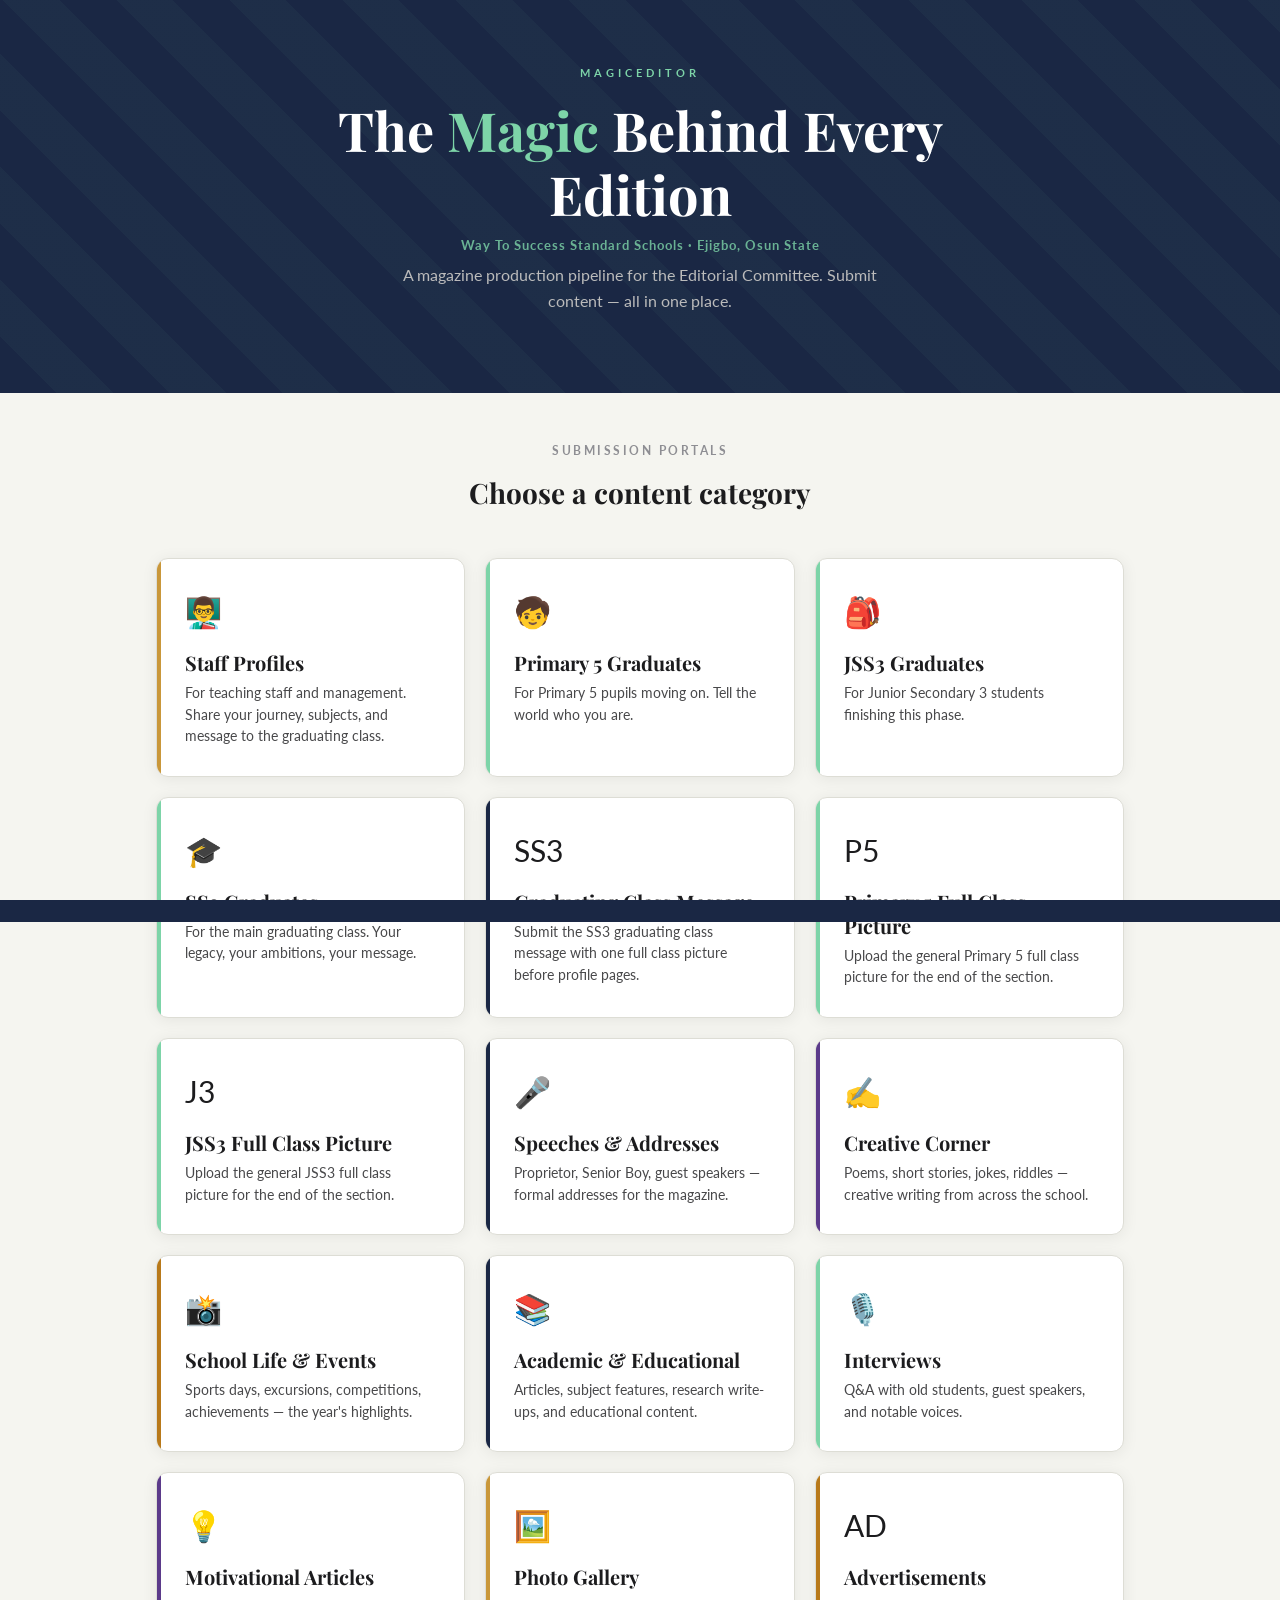
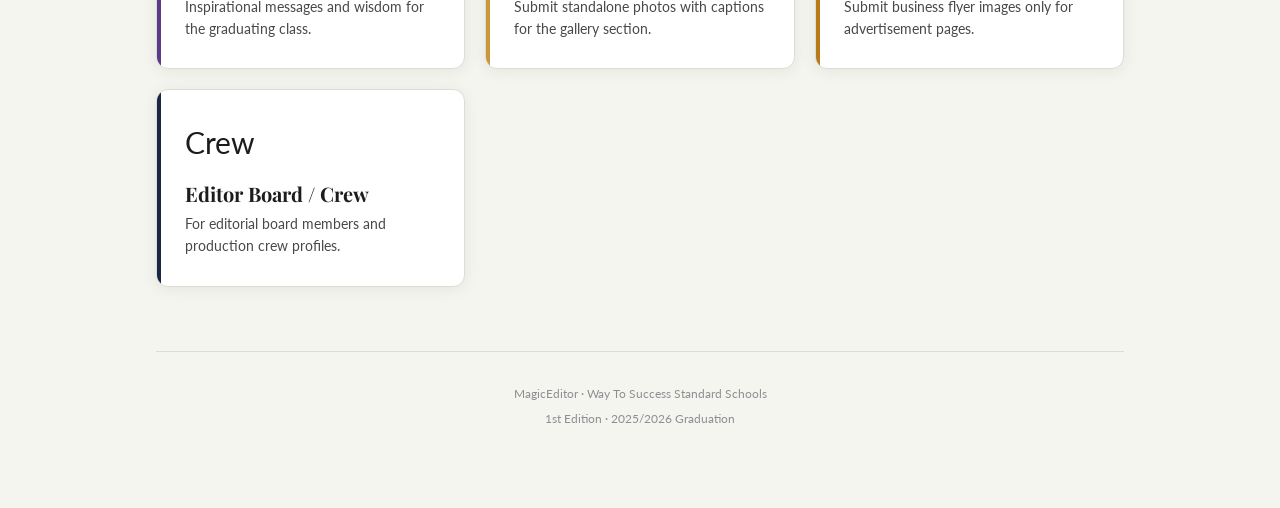
==== commit f0a1f4df: "Prepare production workspace editing tools" ====
--- a/index.html
+++ b/index.html
@@ -879,8 +879,26 @@
           </div>
           <div class="ws-prod-actions">
             <button class="ws-prod-btn" onclick="wsAddManualTextBox()">Add Text Box</button>
-            <button class="ws-prod-btn" onclick="wsAddManualImageBox()">Add Image Box</button>
-          </div>
+            <button class="ws-prod-btn" onclick="document.getElementById('wsProductionImageInput').click()">Add Image</button>
+          </div>
+          <input type="file" id="wsProductionImageInput" accept=".jpg,.jpeg,.png,.webp" style="display:none;" onchange="wsUploadProductionImage(event)"/>
+          <label class="ws-font-label">New image placement</label>
+          <select class="ws-font-select" id="wsProductionImagePlacement">
+            <option value="cover-hero">Cover/hero image</option>
+            <option value="feature">Feature image above title</option>
+            <option value="after-heading">After heading</option>
+            <option value="after-paragraph">After selected paragraph</option>
+            <option value="side">Beside text</option>
+            <option value="after-text">After text</option>
+            <option value="full-width">Full-width image block</option>
+            <option value="gallery">Gallery block</option>
+            <option value="interview-portrait">Interview portrait at top</option>
+            <option value="interview-middle">Second interview image in middle</option>
+            <option value="background">Page background</option>
+          </select>
+          <input class="ws-font-select" id="wsProductionImageAfterParagraph" type="number" min="1" step="1" placeholder="Paragraph number for after selected paragraph"/>
+          <input class="ws-font-select" id="wsProductionImageCaption" type="text" placeholder="Caption for new production image"/>
+          <div id="wsProductionUploadStatus" class="ws-upload-status">Images upload to Supabase Storage and are saved as production-only blocks.</div>
           <div class="ws-prod-actions">
             <button class="ws-prod-btn" onclick="wsAddManualCaption()">Add Caption</button>
             <button class="ws-prod-btn" onclick="wsSplitLongTextToCopy()">Split Long Text</button>
@@ -941,6 +959,10 @@
             <button class="ws-prod-btn" onclick="wsResetImageEdit()">Reset</button>
           </div>
           <div class="ws-prod-actions">
+            <button class="ws-prod-btn" onclick="wsToggleSelectedImageHidden(true)">Hide Image</button>
+            <button class="ws-prod-btn" onclick="wsToggleSelectedImageHidden(false)">Restore Image</button>
+          </div>
+          <div class="ws-prod-actions">
             <button class="ws-prod-btn" onclick="wsApplyImageEdit('page')">Apply Page</button>
             <button class="ws-prod-btn" onclick="wsApplyImageEdit('category')">Apply Category</button>
           </div>
@@ -958,6 +980,8 @@
           <label class="ws-font-label">Text item</label>
           <select class="ws-font-select" id="wsTextEditSelect" onchange="wsUpdateTextStats()"></select>
           <div id="wsTextStats" class="ws-empty-mini">No editable text on this page.</div>
+          <textarea class="ws-text-edit-area" id="wsTextEditArea" rows="8" placeholder="Select text to edit the production version only." oninput="wsSaveSelectedTextArea()"></textarea>
+          <label class="ws-field-check ws-hide-text-check"><input type="checkbox" id="wsTextHiddenCheck" onchange="wsToggleSelectedTextHidden(this.checked)"/><span>Hide this text in production output</span></label>
           <div class="ws-prod-actions">
             <button class="ws-prod-btn" onclick="wsShortenSelectedText()">Shorten</button>
             <button class="ws-prod-btn" onclick="wsExpandSelectedText()">Expand</button>
@@ -972,6 +996,9 @@
           </div>
           <button class="ws-export-btn" onclick="wsResetSelectedText()">
             <span class="ws-export-icon">?</span><span>Reset Text<span class="ws-export-desc">Restore original submission text</span></span>
+          </button>
+          <button class="ws-export-btn" onclick="wsResetCurrentProductionPage()">
+            <span class="ws-export-icon">?</span><span>Reset Production Version<span class="ws-export-desc">Clear page text, image, and manual production edits</span></span>
           </button>
         </div>
       </div>
@@ -1256,7 +1283,7 @@
     }
   }
 </script>
-<script src="script.js?v=17"></script>
+<script src="script.js?v=19"></script>
 <script>
   (function landingFallback(){
     const cards = [
--- a/style.css
+++ b/style.css
@@ -1478,3 +1478,41 @@
   .submission-preview-titlebar h2{font-size:23px;}
   .submission-preview-text{font-size:15px;line-height:1.75;}
 }
+
+/* Production Workspace direct editing and print flow fixes */
+.ws-text-edit-area{width:100%;min-height:132px;resize:vertical;background:var(--ws-surface3);border:1px solid var(--ws-border);border-radius:6px;color:var(--ws-text);padding:9px 10px;font-size:12px;line-height:1.55;font-family:'Lato',sans-serif;margin:8px 0;}
+.ws-text-edit-area:focus{outline:none;border-color:var(--ws-accent);}
+.ws-hide-text-check{border:1px solid var(--ws-border);border-radius:6px;background:var(--ws-surface3);padding:7px 8px;margin-bottom:8px;}
+.ws-page-edit-row.ws-page-edit-row-content{grid-template-columns:minmax(0,1fr) auto auto;}
+.ws-page-edit-row .ws-row-muted{font-size:9px;color:var(--ws-text3);display:block;margin-top:2px;}
+.ws-prod-btn.warn{color:var(--ws-yellow);border-color:rgba(249,226,175,.35);}
+.ws-upload-status{font-size:10.5px;line-height:1.45;color:var(--ws-text3);background:var(--ws-surface3);border:1px solid var(--ws-border);border-radius:6px;padding:7px 8px;margin:7px 0;}
+.ws-upload-status.syncing{color:var(--ws-yellow);border-color:rgba(249,226,175,.35);}
+.ws-upload-status.ok{color:var(--ws-green);border-color:rgba(166,227,161,.35);}
+.ws-upload-status.err{color:var(--ws-red);border-color:rgba(243,139,168,.35);}
+.ws-manual-row.hidden{opacity:.62;}
+.ws-manual-row .ws-prod-btn{padding:4px 6px;font-size:10px;}
+.mag-manual-image.background{position:absolute!important;inset:0!important;z-index:0!important;border:0!important;padding:0!important;border-radius:0!important;opacity:.18;}
+.mag-manual-image.background + *{position:relative;z-index:1;}
+.mag-page,.mag-page-inner,.mag-page-flow,.mag-flow-content{height:auto;max-height:none;overflow:visible;}
+.mag-item,.mag-item-gallery,.mag-item-event,.mag-item-teacher,.mag-item-student,.mag-image-frame,.mag-manual-block,.mag-production-image,figure{break-inside:avoid;page-break-inside:avoid;}
+.mag-heading-block,h1,h2,h3{break-after:avoid;page-break-after:avoid;}
+figcaption{break-before:avoid;page-break-before:avoid;}
+.mag-item-field-value,.mag-item-body,p{orphans:3;widows:3;}
+.mag-image-frame img,.mag-production-image img{object-fit:contain!important;object-position:center top;max-width:100%;height:auto;}
+.mag-production-images{break-inside:avoid;page-break-inside:avoid;}
+
+/* Production/export print-safe section flow */
+.mag-page,.mag-page-inner,.mag-page-flow,.mag-flow-content{max-height:none!important;overflow:visible!important;height:auto!important;}
+.mag-page{break-after:page;page-break-after:always;}
+.mag-page:last-child{break-after:auto;page-break-after:auto;}
+.mag-flow-content{break-inside:auto;page-break-inside:auto;}
+.mag-heading-block,h1,h2,h3{break-after:avoid;page-break-after:avoid;}
+.mag-item,.mag-item-gallery,.mag-item-event,.mag-item-teacher,.mag-item-student,.mag-editor-board-card,.mag-image-frame,figure{break-inside:avoid;page-break-inside:avoid;overflow:visible!important;height:auto!important;max-height:none!important;}
+figcaption{break-before:avoid;page-break-before:avoid;}
+.mag-item-field-value,.mag-item-body,p{orphans:3;widows:3;}
+.mag-image-frame img,.mag-page img,.mag-sheet img{object-fit:contain!important;object-position:center top;max-width:100%;height:auto;}
+@media print{
+  .mag-page,.mag-sheet{break-after:page;page-break-after:always;}
+  .mag-page:last-child,.mag-sheet:last-child{break-after:auto;page-break-after:auto;}
+}
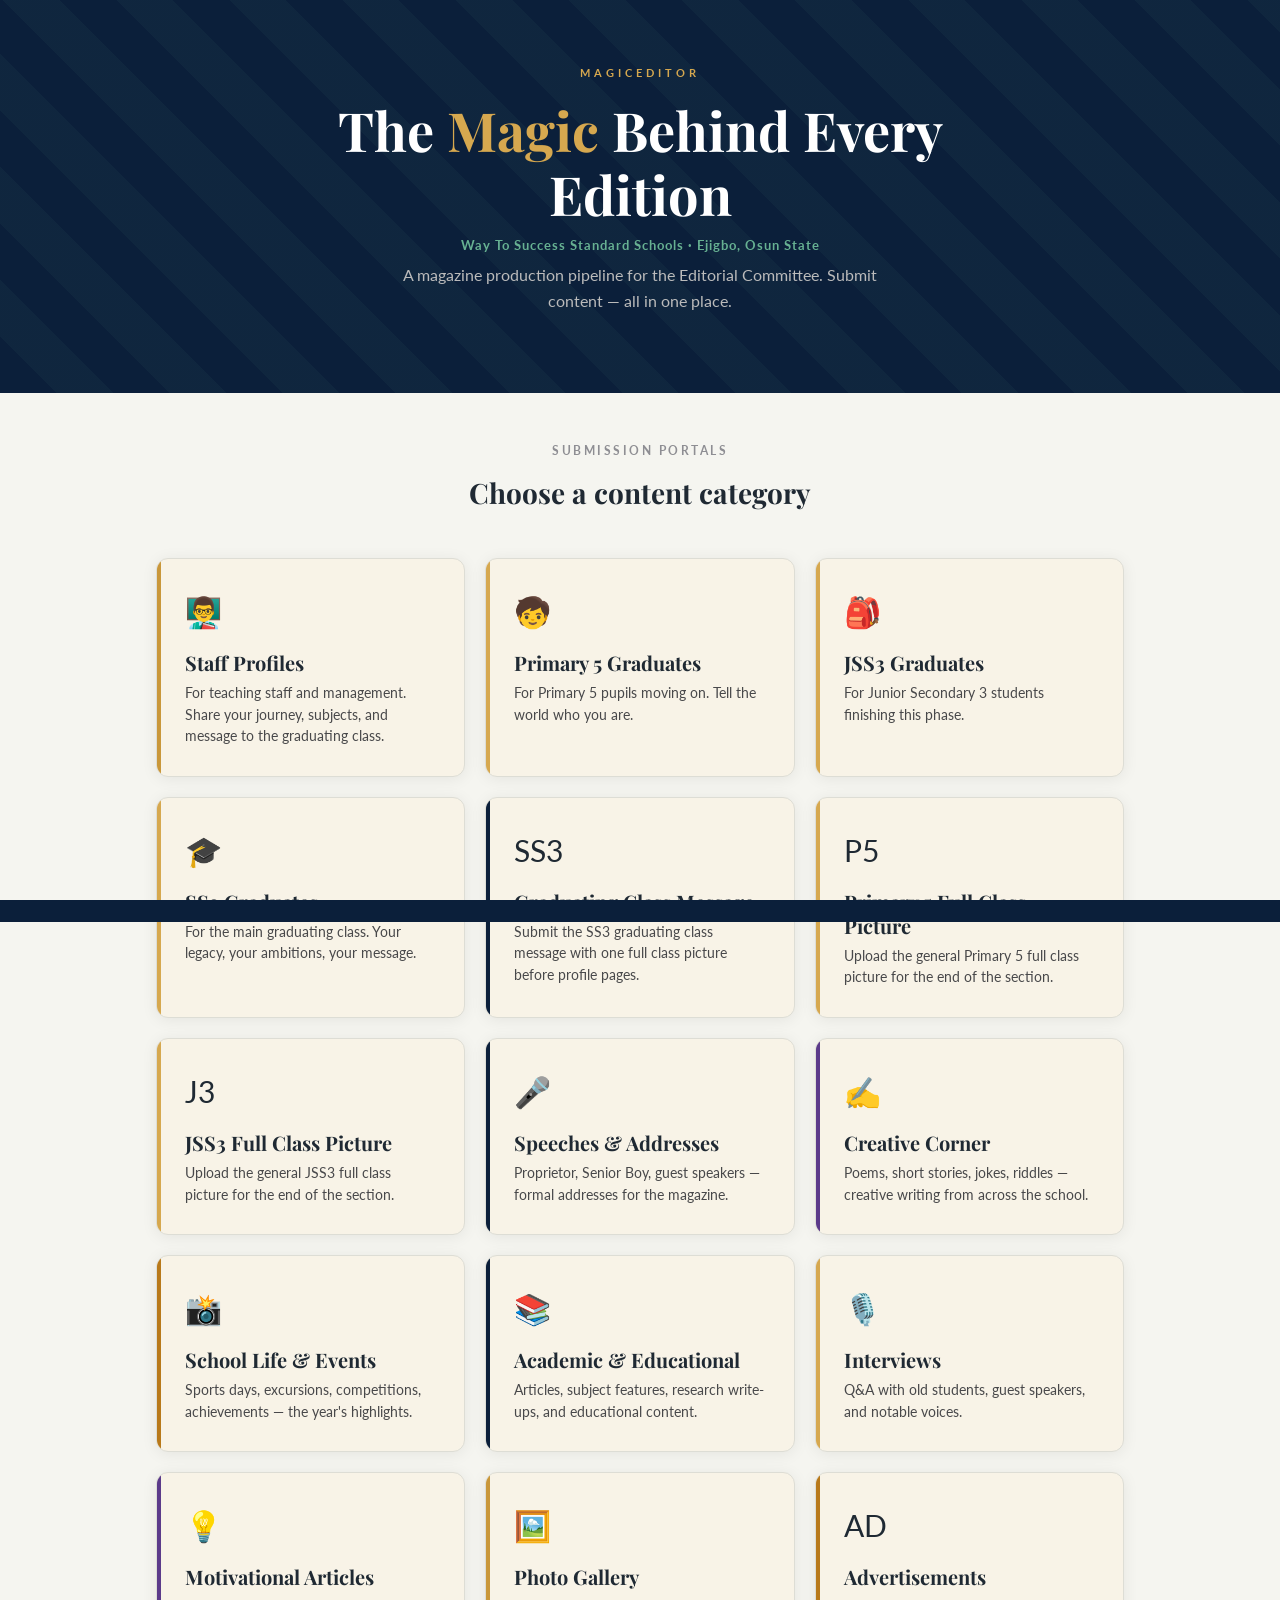
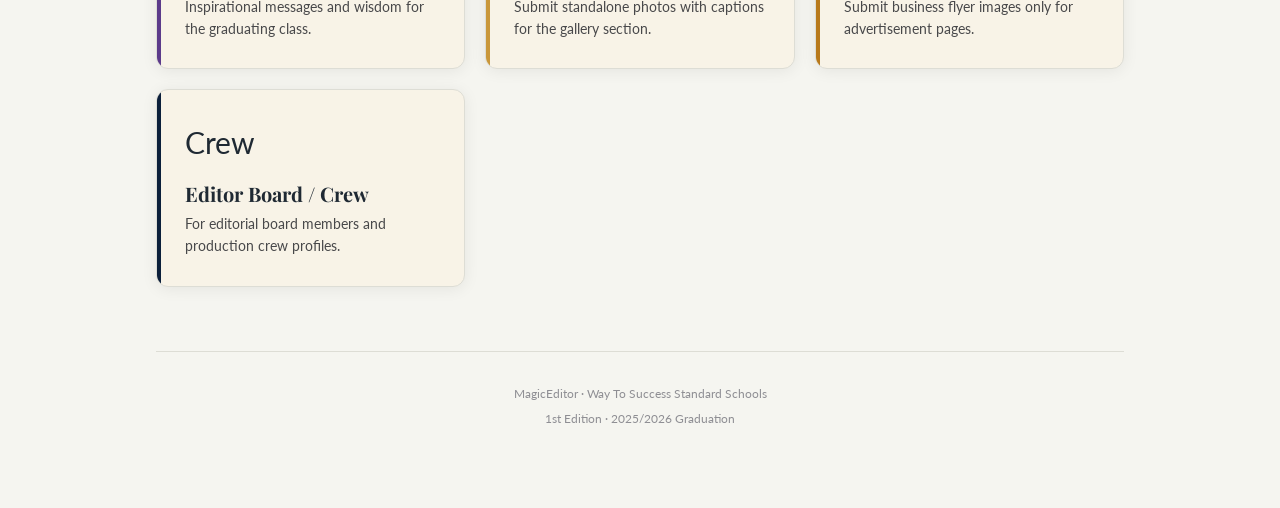
==== commit 3fd006cd: "Add admin link to magazine builder" ====
--- a/index.html
+++ b/index.html
@@ -209,6 +209,8 @@
         <button class="admin-tab" onclick="setCategory('gallery')" id="tab-gallery">Gallery <span class="tab-count" id="count-gallery">0</span></button>
         <button class="admin-tab" onclick="setCategory('editorial')" id="tab-editorial" style="color:var(--gold);font-style:italic;">✎ Editorial <span class="tab-count" id="count-editorial">0</span></button>
         <button class="admin-tab" onclick="openWorkspace()" id="tab-layout" style="color:var(--ws-accent);font-weight:700;">🛠 Open Workspace</button>
+        <a class="admin-tab" href="/builder/" onclick="openMagazineBuilder(event)" id="tab-magazine-builder" style="color:var(--mag-emerald);font-weight:700;text-decoration:none;">📖 Open Magazine Builder</a>
+        <div style="font-size:11px;line-height:1.45;color:var(--ink3);padding:0 14px 8px 18px;">Use this workspace to arrange approved magazine pages, edit production content, preview pages, and prepare print/PDF output.</div>
         <button class="admin-tab" onclick="openShareLinks()" id="tab-sharelinks">🔗 Share Links</button>
         <button class="admin-tab" onclick="openSettings()" id="tab-settings">⚙ Settings</button>
       </div>
@@ -1282,6 +1284,20 @@
       overlay.remove(); // Completely remove from DOM to prevent click blocking
     }
   }
+  window.openMagazineBuilder = async function openMagazineBuilder(event) {
+    if (event) event.preventDefault();
+    const primary = '/builder/';
+    const fallback = '/builder.html';
+    let target = primary;
+    try {
+      const res = await fetch(primary, { method: 'HEAD', cache: 'no-store' });
+      if (!res.ok) target = fallback;
+    } catch (e) {
+      target = fallback;
+    }
+    const win = window.open(target, '_blank', 'noopener');
+    if (!win) window.location.href = target;
+  };
 </script>
 <script src="script.js?v=19"></script>
 <script>
--- a/style.css
+++ b/style.css
@@ -14,6 +14,13 @@
   --admin:#1a2744;--admin2:#243460;--admin3:#7dd4a8;
   --editor:#2d1b4e;--editor2:#4a2d7a;
   --cloud: #e2e8f0; /* Added missing cloud variable for rendering */
+  --mag-navy:#0B1F3A;
+  --mag-gold:#D6A84F;
+  --mag-emerald:#0F7C5C;
+  --mag-ivory:#F8F3E7;
+  --mag-mist:#E8EEF6;
+  --mag-charcoal:#1F2933;
+  --mag-white:#FFFFFF;
 }
 *{box-sizing:border-box;margin:0;padding:0;}
 html{scroll-behavior:smooth;}
